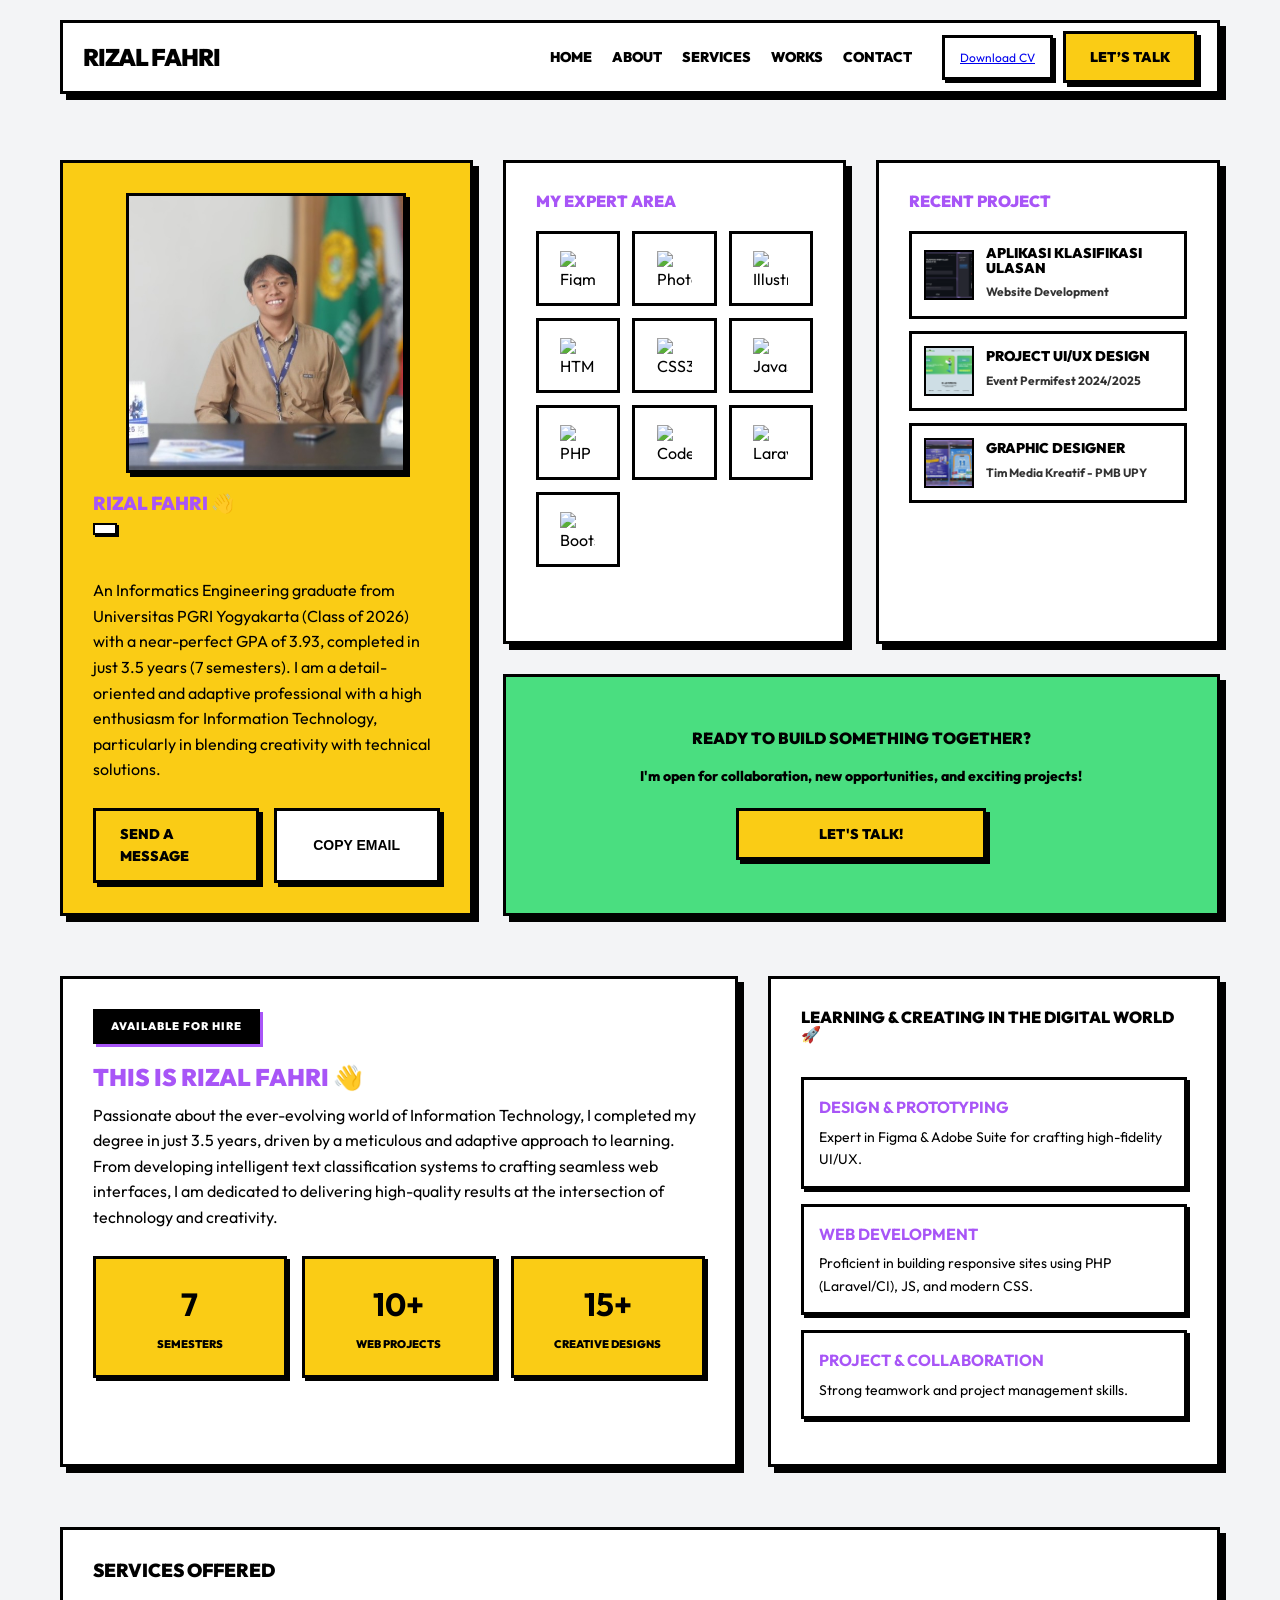
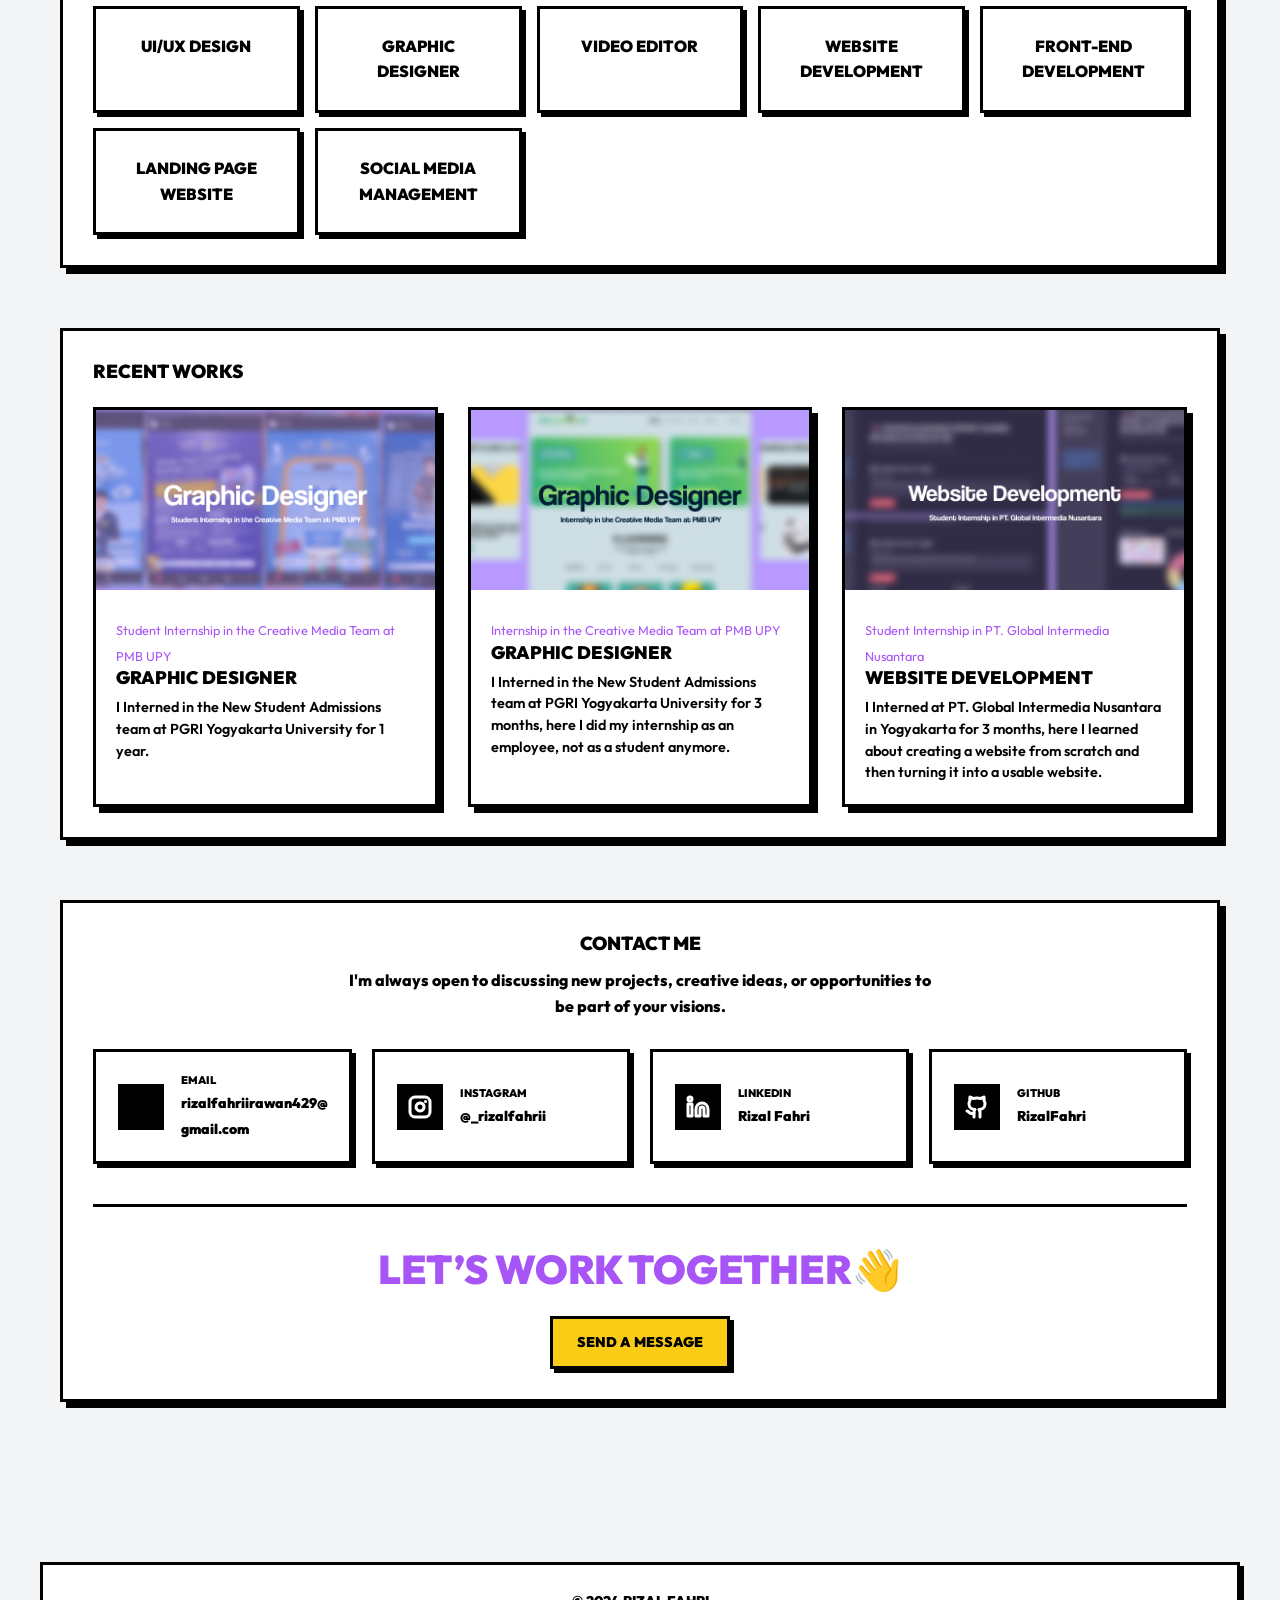
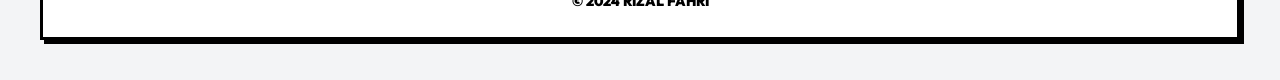
==== index.html @ 855222a7 "Transform design to Neubrutalism with layout and contrast fixes" ====
<!DOCTYPE html>
<html lang="id">
<head>
    <meta charset="UTF-8">
    <title>Rizal Fahri | Portfolio</title>
    <meta name="viewport" content="width=device-width, initial-scale=1.0">
    <meta name="google-site-verification" content="IC902IJQ_euRSsDxAEiybWYISAtaV1A0xM_byWF16GA" />
    <link rel="stylesheet" href="style.css?v=1.2">

    <meta name="description" content="Portfolio Rizal Fahri - UI/UX Designer, Web Developer, Graphic Designer">
    <link rel="canonical" href="https://rizalfahri.github.io">
    
    <link rel="preconnect" href="https://fonts.googleapis.com">
    <link rel="preconnect" href="https://fonts.gstatic.com" crossorigin>
    <link href="https://fonts.googleapis.com/css2?family=Outfit:wght@300;400;500;600;700;800&family=Inter:wght@400;500;600&display=swap" rel="stylesheet">
    
    <script type="application/ld+json">
    {
      "@context": "https://schema.org",
      "@type": "Person",
      "name": "Rizal Fahri",
      "url": "https://rizalfahri.github.io",
      "image": "https://rizalfahri.github.io/img/profile.jpg",
      "sameAs": [
        "https://www.instagram.com/_rizalfahrii",
        "https://www.linkedin.com/in/rizal-fahri",
        "https://github.com/RizalFahri"
      ]
    }
    </script>
    <script src="https://unpkg.com/lucide@latest"></script>
    <link href="https://unpkg.com/aos@2.3.1/dist/aos.css" rel="stylesheet">
</head>
<body>

<div class="wrapper">
    <!-- Parallax Orbs removed for Neubrutalism -->

    <header class="navbar glass">
        <div class="logo text-gradient">Rizal Fahri</div>

        <button class="menu-toggle" id="mobile-menu" aria-label="Toggle Menu">
            <i data-lucide="menu"></i>
        </button>

        <div class="nav-wrapper" id="nav-wrapper">
            <nav>
                <a href="#home" class="nav-link">Home</a>
                <a href="#about" class="nav-link">About</a>
                <a href="#services" class="nav-link">Services</a>
                <a href="#works" class="nav-link">Works</a>
                <a href="#contact" class="nav-link">Contact</a>
            </nav>
            
            <div class="header-actions">
                <a href="https://drive.google.com/file/d/1t-obPDMYSsohDM541l-OSlqkUqWXRCh9/view?usp=sharing" class="btn-cv nav-link" target="_blank" rel="noopener noreferrer">Download CV</a>            
                <a href="https://wa.me/62895380604290?text=Halo%20Rizal,%20saya%20tertarik%20bekerja%20sama%20dengan%20Anda!" 
                    class="talk nav-link" 
                    target="_blank" 
                    rel="noopener noreferrer">
                    Let’s Talk
                </a>
            </div>
        </div>
    </header>

    <main class="container">

        <section id="home" class="grid-home">
            <div class="card profile glass">
                <img src="img/profile.jpg" alt="Profile">
                <h3 class="text-gradient">Rizal Fahri 👋</h3>
                <p class="role"><span id="typed-role"></span></p>
                <p class="desc"><br>
                    An Informatics Engineering graduate from Universitas PGRI Yogyakarta (Class of 2026) with a near-perfect GPA of 3.93, completed in just 3.5 years (7 semesters). I am a detail-oriented and adaptive professional with a high enthusiasm for Information Technology, particularly in blending creativity with technical solutions.
                </p>
                <div class="profile-actions">
                    <a href="mailto:rizalfahriirawan429@gmail.com?subject=Tanya%20Seputar%20Project&body=Halo%20Rizal," 
                    class="btn" 
                    title="Kirim Email Langsung">
                    Send a Message
                    </a>

                    <button class="btn outline" id="copyEmailBtn" onclick="copyEmail()">
                        Copy Email
                    </button>
                </div>
            </div>

            <div class="card glass">
                <h4 class="text-gradient">My Expert Area</h4>
                <div class="expert-grid-icons">
                    <div class="glass-icon-box" title="Figma">
                        <img src="https://upload.wikimedia.org/wikipedia/commons/3/33/Figma-logo.svg" alt="Figma">
                    </div>
                    <div class="glass-icon-box" title="Adobe Photoshop">
                        <img src="https://upload.wikimedia.org/wikipedia/commons/a/af/Adobe_Photoshop_CC_icon.svg" alt="Photoshop">
                    </div>
                    <div class="glass-icon-box" title="Adobe Illustrator">
                        <img src="https://upload.wikimedia.org/wikipedia/commons/f/fb/Adobe_Illustrator_CC_icon.svg" alt="Illustrator">
                    </div>
                    <div class="glass-icon-box" title="HTML5">
                        <img src="https://upload.wikimedia.org/wikipedia/commons/3/38/HTML5_Badge.svg" alt="HTML5">
                    </div>
                    <div class="glass-icon-box" title="CSS3">
                        <img src="https://upload.wikimedia.org/wikipedia/commons/6/62/CSS3_logo.svg" alt="CSS3">
                    </div>
                    <div class="glass-icon-box" title="JavaScript">
                        <img src="https://upload.wikimedia.org/wikipedia/commons/9/99/Unofficial_JavaScript_logo_2.svg" alt="JavaScript">
                    </div>
                    <div class="glass-icon-box" title="PHP">
                        <img src="https://upload.wikimedia.org/wikipedia/commons/2/27/PHP-logo.svg" alt="PHP">
                    </div>
                    <div class="glass-icon-box" title="CodeIgniter">
                        <img src="https://cdn.worldvectorlogo.com/logos/codeigniter.svg" alt="CodeIgniter">
                    </div>
                    <div class="glass-icon-box" title="Laravel">
                        <img src="https://upload.wikimedia.org/wikipedia/commons/9/9a/Laravel.svg" alt="Laravel">
                    </div>
                    <div class="glass-icon-box" title="Bootstrap">
                        <img src="https://upload.wikimedia.org/wikipedia/commons/b/b2/Bootstrap_logo.svg" alt="Bootstrap">
                    </div>
                </div>
            </div>

            <div class="card glass">
                <h4 class="text-gradient">Recent Project</h4>
                <div class="project-grid">
                    <a href="https://klasifikasiulasan-accessbyakai.streamlit.app/" class="project-item">
                        <div class="project-thumb">
                            <img src="img/Web Dev.png" alt="Sistem Informasi">
                        </div>
                        <div class="project-info">
                            <h5>Aplikasi Klasifikasi Ulasan</h5>
                            <span>Website Development</span>
                        </div>
                    </a>
                    <a href="https://www.figma.com/design/iWoaDqBZWLG7aKTeN2Ohsk/UI-UX-COMPETITION-%7C-HMPI-UPY?node-id=0-1&t=qcIzhTaEDErrctwC-1" class="project-item">
                        <div class="project-thumb">
                            <img src="img/UX.png" alt="UI/UX">
                        </div>
                        <div class="project-info">
                            <h5>Project UI/UX Design</h5>
                            <span>Event Permifest 2024/2025</span>
                        </div>
                    </a>
                    <a href="https://www.instagram.com/pmbupy/" class="project-item">
                        <div class="project-thumb">
                            <img src="img/DesainGrafis.png" alt="Graphic Design">
                        </div>
                        <div class="project-info">
                            <h5>Graphic Designer</h5>
                            <span>Tim Media Kreatif - PMB UPY</span>
                        </div>
                    </a>
                </div>
            </div>

            <!-- New Let's Talk CTA to fill grid void perfectly -->
            <div class="card glass cta-home">
                <h4 class="text-gradient">Ready to build something together?</h4>
                <p style="font-size: 14px; margin-top: 10px; margin-bottom: 20px; font-weight: 800;">
                    I'm open for collaboration, new opportunities, and exciting projects!
                </p>
                <a href="mailto:rizalfahriirawan429@gmail.com" class="btn" style="width: 100%; max-width: 250px;">
                    Let's Talk!
                </a>
            </div>
        </section>

        <section id="about" class="grid-about">
            <div class="card glass about-main">
                <span class="badge">Available for Hire</span>
                <h2 class="text-gradient">This is Rizal Fahri 👋</h2>
                <p>
                    Passionate about the ever-evolving world of Information Technology, I completed my degree in just 3.5 years, driven by a meticulous and adaptive approach to learning. From developing intelligent text classification systems to crafting seamless web interfaces, I am dedicated to delivering high-quality results at the intersection of technology and creativity.
                </p>
                <div class="stats">
                    <div><strong>7</strong><span>Semesters</span></div>
                    <div><strong>10+</strong><span>Web Projects</span></div>
                    <div><strong>15+</strong><span>Creative Designs</span></div>
                </div>
            </div>
            <div class="card glass">
                <h4>Learning & Creating in the Digital World 🚀</h4><br>
                <div class="skill-group">
                    <div class="skill"><strong> Design & Prototyping</strong> Expert in Figma & Adobe Suite for crafting high-fidelity UI/UX.</div>
                    <div class="skill"><strong>Web Development</strong> Proficient in building responsive sites using PHP (Laravel/CI), JS, and modern CSS.</div>
                    <div class="skill"><strong>Project & Collaboration</strong> Strong teamwork and project management skills.</div>
                </div>
            </div>
        </section>

        <section id="services" class="card glass">
            <h3>Services Offered</h3>
            <div class="services">
                <div class="service">UI/UX Design</div>
                <div class="service">Graphic Designer</div>
                <div class="service">Video Editor</div>
                <div class="service">Website Development</div>
                <div class="service">Front-End Development</div>
                <div class="service">Landing Page Website</div>
                <div class="service">Social Media Management</div>
            </div>
        </section>

        <section id="works" class="card glass">
            <h3>Recent Works</h3>
            <div class="works-container">
                
                <div class="work-card">
                    <img src="img/graphdesg1.png" alt="NLP Project" style="width: 100%; height: 180px; object-fit: cover;">
                    <div style="padding: 20px;">
                        <span style="font-size: 0.8rem; color: var(--primary);">Student Internship in the Creative Media Team at PMB UPY</span>
                        <h4>Graphic Designer</h4>
                        <p style="font-size: 0.9rem; font-weight: 600; line-height: 1.5;">
                            I Interned in the New Student Admissions team at PGRI Yogyakarta University for 1 year.
                        </p>
                    </div>
                </div>

                <div class="work-card">
                    <img src="img/graphdesg2.png" alt="UI/UX Design" style="width: 100%; height: 180px; object-fit: cover;">
                    <div style="padding: 20px;">
                        <span style="font-size: 0.8rem; color: var(--primary);">Internship in the Creative Media Team at PMB UPY</span>
                        <h4>Graphic Designer</h4>
                        <p style="font-size: 0.9rem; font-weight: 600; line-height: 1.5;">
                            I Interned in the New Student Admissions team at PGRI Yogyakarta University for 3 months, here I did my internship as an employee, not as a student anymore.
                        </p>
                    </div>
                </div>

                <div class="work-card">
                    <img src="img/webdev2.png" alt="Graphic Design" style="width: 100%; height: 180px; object-fit: cover;">
                    <div style="padding: 20px;">
                        <span style="font-size: 0.8rem; color: var(--primary);">Student Internship in PT. Global Intermedia Nusantara</span>
                        <h4>Website Development</h4>
                        <p style="font-size: 0.9rem; font-weight: 600; line-height: 1.5;">
                            I Interned at PT. Global Intermedia Nusantara in Yogyakarta for 3 months, here I learned about creating a website from scratch and then turning it into a usable website.
                        </p>
                    </div>
                </div>

            </div>
        </section>

        <section id="contact">
            <div class="card glass">
                <div class="contact-header">
                    <h3>Contact Me</h3>
                    <p>I'm always open to discussing new projects, creative ideas, or opportunities to be part of your visions.</p>
                </div>

                <div class="contact-grid">
                    <a href="mailto:rizalfahriirawan429@gmail.com" class="contact-item-box link">
                        <div class="contact-icon">
                            <i data-lucide="mail"></i>
                        </div>
                        <div class="contact-text">
                            <span>Email</span>
                            <strong>rizalfahriirawan429@gmail.com</strong>
                        </div>
                    </a>

                    <a href="https://instagram.com/_rizalfahrii" target="_blank" rel="noopener" class="contact-item-box link">
                        <div class="contact-icon">
                            <svg xmlns="http://www.w3.org/2000/svg" width="24" height="24" viewBox="0 0 24 24" fill="none" stroke="currentColor" stroke-width="2" stroke-linecap="round" stroke-linejoin="round" class="lucide lucide-instagram"><rect width="20" height="20" x="2" y="2" rx="5" ry="5"/><path d="M16 11.37A4 4 0 1 1 12.63 8 4 4 0 0 1 16 11.37z"/><line x1="17.5" x2="17.51" y1="6.5" y2="6.5"/></svg>
                        </div>
                        <div class="contact-text">
                            <span>Instagram</span>
                            <strong>@_rizalfahrii</strong>
                        </div>
                    </a>

                    <a href="https://linkedin.com/in/rizal-fahri" target="_blank" rel="noopener" class="contact-item-box link">
                        <div class="contact-icon">
                            <svg xmlns="http://www.w3.org/2000/svg" width="24" height="24" viewBox="0 0 24 24" fill="none" stroke="currentColor" stroke-width="2" stroke-linecap="round" stroke-linejoin="round" class="lucide lucide-linkedin"><path d="M16 8a6 6 0 0 1 6 6v7h-4v-7a2 2 0 0 0-2-2 2 2 0 0 0-2 2v7h-4v-7a6 6 0 0 1 6-6z"/><rect width="4" height="12" x="2" y="9"/><circle cx="4" cy="4" r="2"/></svg>
                        </div>
                        <div class="contact-text">
                            <span>LinkedIn</span>
                            <strong>Rizal Fahri</strong>
                        </div>
                    </a>

                    <a href="https://github.com/RizalFahri" target="_blank" rel="noopener" class="contact-item-box link">
                        <div class="contact-icon">
                            <svg xmlns="http://www.w3.org/2000/svg" width="24" height="24" viewBox="0 0 24 24" fill="none" stroke="currentColor" stroke-width="2" stroke-linecap="round" stroke-linejoin="round" class="lucide lucide-github"><path d="M15 22v-4a4.8 4.8 0 0 0-1-3.5c3 0 6-2 6-5.5.08-1.25-.27-2.48-1-3.5.28-1.15.28-2.35 0-3.5 0 0-1 0-3 1.5-2.64-.5-5.36-.5-8 0C6 2 5 2 5 2c-.3 1.15-.3 2.35 0 3.5A5.403 5.403 0 0 0 4 9c0 3.5 3 5.5 6 5.5-.39.49-.68 1.05-.85 1.65-.17.6-.22 1.23-.15 1.85v4"/><path d="M9 18c-4.51 2-5-2-7-2"/></svg>
                        </div>
                        <div class="contact-text">
                            <span>GitHub</span>
                            <strong>RizalFahri</strong>
                        </div>
                    </a>
                </div>

                <div class="cta-footer">
                    <h2 class="text-gradient">Let’s Work Together👋</h2>
                    <a href="mailto:rizalfahriirawan429@gmail.com?subject=Tanya%20Seputar%20Project&body=Halo%20Rizal," 
                    class="talk" 
                    title="Kirim Email Langsung">
                    Send a Message
                    </a>
                </div>
            </div>
        </section>

    </main>

    <footer class="footer">
        <span>© 2024 Rizal Fahri</span>
    </footer>

</div>
<script>
    // Inisialisasi ikon Lucide
    lucide.createIcons();

    // Fungsi Copy Email
    function copyEmail() {
        const email = "rizalfahriirawan429@gmail.com"; 
        
        navigator.clipboard.writeText(email).then(() => {
            const btn = document.getElementById('copyEmailBtn');
            const originalText = btn.innerText;
            
            btn.innerText = "Copied! ✅";
            btn.classList.add('copied');
            
            setTimeout(() => {
                btn.innerText = originalText;
                btn.classList.remove('copied');
            }, 2000);
        }).catch(err => {
            console.error('Gagal menyalin: ', err);
        });
    }

    // Fungsi Copy Text untuk contact item
    function copyText(text, btn) {
        navigator.clipboard.writeText(text).then(() => {
            const originalText = btn.innerText;
            btn.innerText = "Copied!";
            btn.style.background = "#4BB543";
            setTimeout(() => {
                btn.innerText = originalText;
                btn.style.background = "";
            }, 2000);
        });
    }

    // Mobile Menu Toggle
    const mobileMenuBtn = document.getElementById('mobile-menu');
    const navWrapper = document.getElementById('nav-wrapper');
    const navLinks = document.querySelectorAll('.nav-link');

    mobileMenuBtn.addEventListener('click', () => {
        navWrapper.classList.toggle('active');
        const isActive = navWrapper.classList.contains('active');
        mobileMenuBtn.innerHTML = `<i data-lucide="${isActive ? 'x' : 'menu'}"></i>`;
        lucide.createIcons();
    });

    navLinks.forEach(link => {
        link.addEventListener('click', () => {
            if (navWrapper.classList.contains('active')) {
                navWrapper.classList.remove('active');
                mobileMenuBtn.innerHTML = `<i data-lucide="menu"></i>`;
                lucide.createIcons();
            }
        });
    });
</script>

<script src="https://unpkg.com/aos@2.3.1/dist/aos.js"></script>
<script>
    // Auto-attach animation attributes dynamically for main sections only
    document.querySelectorAll('section').forEach((el, i) => {
        if (!el.hasAttribute('data-aos')) {
            // Terbang silang: Kiri atau Kanan secara bergantian per blok besar (section)
            const direction = (i % 2 === 0) ? 'fade-right' : 'fade-left';
            el.setAttribute('data-aos', direction);
        }
    });

    AOS.init({
        duration: 1000,
        easing: 'ease-out-cubic',
        once: true,
        offset: 50
    });
</script>

<!-- Auto Typing effect -->
<script src="https://unpkg.com/typed.js@2.1.0/dist/typed.umd.js"></script>

<script>
    // Typed.js
    new Typed('#typed-role', {
      strings: ['UI/UX Designer', 'Web Developer', 'Graphic Designer', 'Creative Developer'],
      typeSpeed: 60,
      backSpeed: 40,
      backDelay: 2000,
      loop: true,
      cursorChar: '_'
    });
</script>

</body>
</html>
---- style.css ----
/* --- 1. ROOT VARIABLES --- */
:root {
    --primary: #a855f7; /* Purple */
    --secondary: #4ade80; /* Green */
    --accent: #facc15; /* Yellow */
    --black: #000000;
    --white: #ffffff;
    --bg: #f3f4f6;
    
    --border-width: 3px;
    --shadow-offset: 6px;
    --card-radius: 0px;
    
    --container-gap: 60px;     
    --card-gap: 30px;          
    --card-padding: 30px;      
}

/* --- 2. RESET & BASE --- */
* { margin: 0; padding: 0; box-sizing: border-box; }

html {
    min-height: 100%;
    scroll-behavior: smooth;
    background-color: var(--bg);
    overflow-x: hidden;
}

body {
    font-family: 'Outfit', 'Inter', system-ui, -apple-system, sans-serif;
    color: var(--black);
    line-height: 1.6;
    overflow-x: hidden;
}

h1, h2, h3, h4, h5 {
    color: var(--black);
    font-weight: 900;
    line-height: 1.1;
    text-transform: uppercase;
    margin-bottom: 0.5em;
}

.text-gradient {
    color: var(--primary);
    /* Removed text-shadow to prevent blurring with background/other styles */
}

/* --- 3. LAYOUT WRAPPER --- */
.wrapper { min-height: 100vh; display: flex; flex-direction: column; overflow-x: hidden; }
.container { flex: 1; max-width: 1200px; margin: 0 auto; padding: 160px 20px 60px; position: relative; z-index: 10; }

/* Global Buttons */
.talk, .btn {
    display: inline-flex; align-items: center; justify-content: center;
    background: var(--accent);
    color: var(--black) !important;
    padding: 12px 24px; 
    border: var(--border-width) solid var(--black);
    border-radius: var(--card-radius);
    font-weight: 900; font-size: 14px; text-decoration: none; cursor: pointer;
    box-shadow: 4px 4px 0px var(--black);
    transition: all 0.1s ease;
    text-transform: uppercase;
}
.talk:hover, .btn:hover {
    transform: translate(2px, 2px); /* Moves towards the shadow */
    box-shadow: 2px 2px 0px var(--black); /* Shadow shrinks to simulate press */
    background: var(--secondary);
}
.talk:active, .btn:active {
    transform: translate(4px, 4px);
    box-shadow: 0px 0px 0px var(--black);
}

.btn.outline, .btn-cv {
    background: var(--white);
    border: var(--border-width) solid var(--black);
    box-shadow: 4px 4px 0px var(--black);
}
.btn.copied { background: var(--secondary); }

.profile-actions { display: flex; gap: 15px; margin-top: 25px; flex-wrap: wrap; }
.profile-actions .btn { flex: 1; min-width: 140px; }

section { scroll-margin-top: 160px; margin-bottom: var(--container-gap); }

/* --- 4. NEUBRUTALISM CARD --- */
.glass {
    background: var(--white);
    border: var(--border-width) solid var(--black);
    border-radius: var(--card-radius);
    box-shadow: var(--shadow-offset) var(--shadow-offset) 0px var(--black);
    transition: all 0.2s;
}
.card { padding: var(--card-padding); }
.glass:not(.navbar):hover {
    transform: translate(-2px, -2px);
    box-shadow: 8px 8px 0px var(--black);
}

/* --- 5. NAVBAR --- */
.navbar {
    position: fixed; top: 20px; left: 20px; right: 20px;
    max-width: 1160px; margin: 0 auto;
    width: auto;
    padding: 8px 20px;
    display: flex; justify-content: space-between; align-items: center;
    z-index: 1000;
    background: var(--white);
    border: var(--border-width) solid var(--black);
    box-shadow: 6px 6px 0px var(--black);
}
.navbar .logo { font-weight: 900; font-size: 1.5rem; color: var(--black); letter-spacing: -1px; text-transform: uppercase; }
.nav-wrapper { display: flex; align-items: center; gap: 20px; }
.navbar nav { display: flex; align-items: center; }
.navbar nav a {
    margin: 0 10px; font-size: 14px; font-weight: 900;
    color: var(--black); text-decoration: none; text-transform: uppercase;
}
.navbar nav a:hover { 
    color: var(--primary); 
    box-shadow: 0 2px 0 0 var(--primary); /* Safe underline that won't shift layout */
}

.header-actions { display: flex; gap: 10px; align-items: center; }
.header-actions .btn, .header-actions .btn-cv { padding: 10px 15px; font-size: 12px; box-shadow: 3px 3px 0px var(--black); }

.menu-toggle { 
    display: none; 
    background: var(--accent); 
    border: var(--border-width) solid var(--black); 
    color: var(--black); 
    cursor: pointer; 
    width: 45px; height: 45px;
    align-items: center; justify-content: center;
    box-shadow: 3px 3px 0px var(--black);
}

/* --- 6. HOME --- */
.grid-home { display: grid; grid-template-columns: 1.2fr 1fr 1fr; gap: var(--card-gap); align-items: stretch; }
.profile { grid-row: span 2; background: var(--accent); }
.cta-home { grid-column: span 2; background: var(--secondary); text-align: center; display: flex; flex-direction: column; align-items: center; justify-content: center; }
.cta-home h4 { color: var(--black) !important; background: none; -webkit-text-fill-color: var(--black) !important; }
.cta-home p { color: var(--black) !important; font-weight: 700; }

.profile img { 
    width: 100%; max-width: 280px;
    border-radius: var(--card-radius); 
    aspect-ratio: 1; 
    object-fit: cover; 
    margin: 0 auto 20px; 
    border: var(--border-width) solid var(--black); 
    box-shadow: 4px 4px 0px var(--black);
    display: block;
}
.role { font-size: 14px; font-weight: 900; color: var(--black); margin-bottom: 10px; text-transform: uppercase; letter-spacing: 1px; background: var(--white); display: inline-block; padding: 4px 10px; border: 2px solid var(--black); box-shadow: 2px 2px 0px var(--black); }

/* --- 7. EXPERT AREA --- */
.expert-grid-icons { display: grid; grid-template-columns: repeat(auto-fill, minmax(70px, 1fr)); gap: 12px; margin-top: 20px; }
.glass-icon-box {
    background: var(--white); height: 75px; display: flex; align-items: center; justify-content: center;
    border: var(--border-width) solid var(--black); transition: 0.1s;
}
.glass-icon-box:hover { transform: translate(-2px, -2px); box-shadow: 4px 4px 0px var(--black); background: var(--accent); }
.glass-icon-box img { max-width: 35px; max-height: 35px; }

/* --- 8. RECENT PROJECTS --- */
.project-grid { display: grid; grid-template-columns: 1fr; gap: 12px; margin-top: 20px; }
.project-item {
    display: flex; align-items: center; gap: 12px; text-decoration: none; padding: 12px;
    background: var(--white); border: var(--border-width) solid var(--black); transition: 0.1s;
}
.project-item:hover { transform: translate(-2px, -2px); box-shadow: 3px 3px 0px var(--black); background: var(--secondary); }
.project-thumb { width: 50px; height: 50px; border: 2px solid var(--black); overflow: hidden; flex-shrink: 0; }
.project-thumb img { width: 100%; height: 100%; object-fit: cover; }
.project-info h5 { font-size: 14px; color: var(--black); margin-bottom: 2px; }
.project-info span { font-size: 12px; color: var(--black); font-weight: 700; opacity: 0.8; }

/* --- 9. ABOUT --- */
.grid-about { display: grid; grid-template-columns: 1.8fr 1.2fr; gap: var(--card-gap); align-items: stretch; }
.about-main h2 { color: var(--primary); }
.badge {
    display: inline-block; background: var(--black); color: var(--white);
    padding: 6px 15px; font-size: 11px; font-weight: 900; text-transform: uppercase;
    letter-spacing: 1px; margin-bottom: 20px; border: var(--border-width) solid var(--black);
    box-shadow: 3px 3px 0px var(--primary);
}
.stats { display: grid; grid-template-columns: repeat(3, 1fr); gap: 15px; margin-top: 25px; }
.stats div {
    background: var(--accent); padding: 20px 10px; text-align: center;
    border: var(--border-width) solid var(--black); transition: 0.1s;
    box-shadow: 3px 3px 0px var(--black);
}
.stats div:hover { transform: translate(-2px, -2px); box-shadow: 5px 5px 0px var(--black); }
.stats strong { display: block; font-size: 2rem; color: var(--black); }
.stats span { font-size: 11px; color: var(--black); font-weight: 900; text-transform: uppercase; }

/* Skills List */
.skill-group .skill {
    padding: 15px; background: var(--white); border: var(--border-width) solid var(--black); margin-bottom: 15px;
    font-size: 14px; box-shadow: 3px 3px 0px var(--black);
}
.skill-group .skill strong { color: var(--primary); display: block; margin-bottom: 5px; font-size: 16px; text-transform: uppercase; }

/* --- 10. SERVICES --- */
.services { display: grid; grid-template-columns: repeat(auto-fit, minmax(180px, 1fr)); gap: 15px; margin-top: 25px; }
.service {
    padding: 25px; background: var(--white); text-align: center;
    font-weight: 900; border: var(--border-width) solid var(--black); transition: 0.1s; color: var(--black);
    text-transform: uppercase; box-shadow: 4px 4px 0px var(--black);
}
.service:hover { background: var(--primary); color: var(--white); transform: translate(-3px, -3px); box-shadow: 6px 6px 0px var(--black); }

/* --- WORKS OVERRIDES --- */
.works-container { display: grid; grid-template-columns: repeat(auto-fit, minmax(300px, 1fr)); gap: 30px; margin-top: 25px; }
.work-card {
    transition: all 0.2s; background: var(--white) !important; height: auto;
    border: var(--border-width) solid var(--black) !important; box-shadow: 6px 6px 0px var(--black) !important;
}
.work-card:hover {
    transform: translate(-4px, -4px) !important;
    box-shadow: 10px 10px 0px var(--black) !important;
}
.work-card h4 { font-size: 18px; color: var(--black); text-transform: uppercase; }
.work-card p { font-weight: 700; color: var(--black); }

/* --- 11. CONTACT --- */
.contact-header { text-align: center; margin-bottom: 30px; }
.contact-header p { font-size: 16px; color: var(--black); font-weight: 800; max-width: 600px; margin: 15px auto 0; }
.contact-grid { display: grid; grid-template-columns: repeat(auto-fit, minmax(250px, 1fr)); gap: 20px; margin-bottom: 40px; }
.contact-item-box {
    display: flex; align-items: center; gap: 15px; padding: 20px;
    background: var(--white); border: var(--border-width) solid var(--black); 
    text-decoration: none; color: var(--black); transition: 0.1s;
    box-shadow: 4px 4px 0px var(--black);
}
.contact-item-box:hover {
    background: var(--accent); transform: translate(-2px, -2px);
    box-shadow: 6px 6px 0px var(--black);
}
.contact-icon {
    background: var(--black); width: 50px; height: 50px;
    display: flex; align-items: center; justify-content: center;
    flex-shrink: 0; border: 2px solid var(--white);
}
.contact-text span { display: block; font-size: 11px; color: var(--black); font-weight: 900; text-transform: uppercase; }
.contact-text strong { font-size: 14px; word-break: break-all; color: var(--black); font-weight: 900; }

.contact-icon svg, .contact-icon i { width: 24px; height: 24px; color: var(--white); stroke-width: 3; }

.cta-footer { text-align: center; padding-top: 40px; border-top: var(--border-width) solid var(--black); }
.cta-footer h2 { margin-bottom: 25px; font-size: 2.5rem; }

/* --- 12. FOOTER --- */
.footer { margin: 40px auto 40px; width: calc(100% - 40px); max-width: 1200px; padding: 25px; text-align: center; font-size: 14px; font-weight: 900; color: var(--black); background: var(--white); border: var(--border-width) solid var(--black); box-shadow: 4px 4px 0px var(--black); text-transform: uppercase; }

/* --- 13. RESPONSIVE --- */
@media (max-width: 1100px) {
    .grid-home { grid-template-columns: 1fr 1fr; }
    .profile { grid-row: span 2; }
    .cta-home { grid-column: span 2; }
}

@media (max-width: 768px) {
    :root { --container-gap: 40px; --shadow-offset: 4px; --card-padding: 20px; }
    .container { padding-top: 120px; }
    .navbar { padding: 10px 15px; left: 15px; right: 15px; width: auto; }
    .menu-toggle { display: flex; }
    .nav-wrapper {
        position: absolute; top: calc(100% + 10px); left: 0; right: 0;
        background: var(--white);
        flex-direction: column; padding: 15px; gap: 10px;
        border: var(--border-width) solid var(--black); box-shadow: 4px 4px 0px var(--black);
        clip-path: polygon(0 0, 100% 0, 100% 0, 0 0); opacity: 0; visibility: hidden; transition: all 0.3s ease-in-out;
    }
    .nav-wrapper.active { clip-path: polygon(0 0, 100% 0, 100% 100%, 0% 100%); opacity: 1; visibility: visible; }
    .navbar nav { flex-direction: column; width: 100%; gap: 5px; }
    .navbar nav a { margin: 0; font-size: 14px; padding: 10px; width: 100%; text-align: center; border: 2px solid var(--black); background: var(--bg); }
    .header-actions { flex-direction: column; width: 100%; gap: 5px; }
    .header-actions .btn, .header-actions .btn-cv { width: 100%; font-size: 12px; padding: 10px; }
    
    .grid-home, .grid-about, .stats { grid-template-columns: 1fr; }
    .profile, .cta-home { grid-row: auto; grid-column: auto; }
    .profile img { max-width: 220px; }
    .stats div { padding: 15px; }
}

@media (max-width: 480px) {
    :root { --card-gap: 20px; }
    .contact-grid, .works-container { grid-template-columns: 1fr; }
}
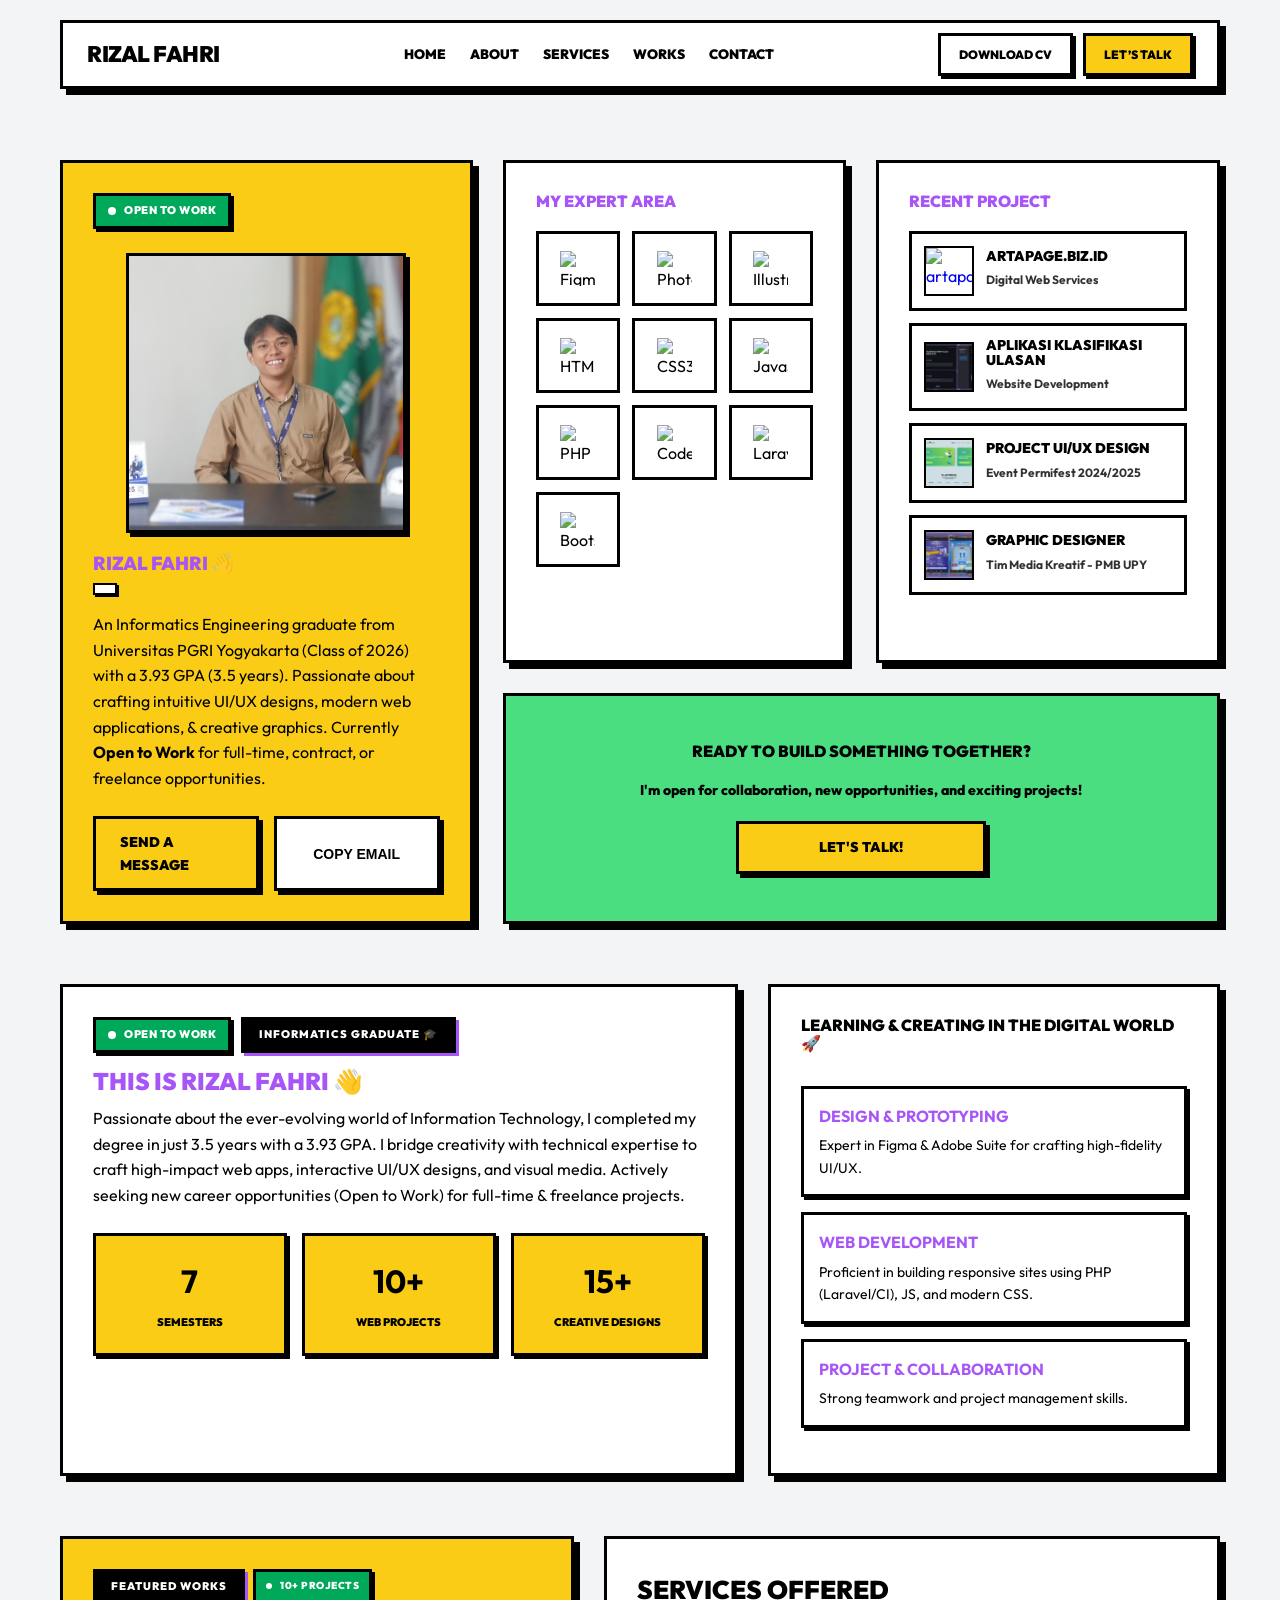
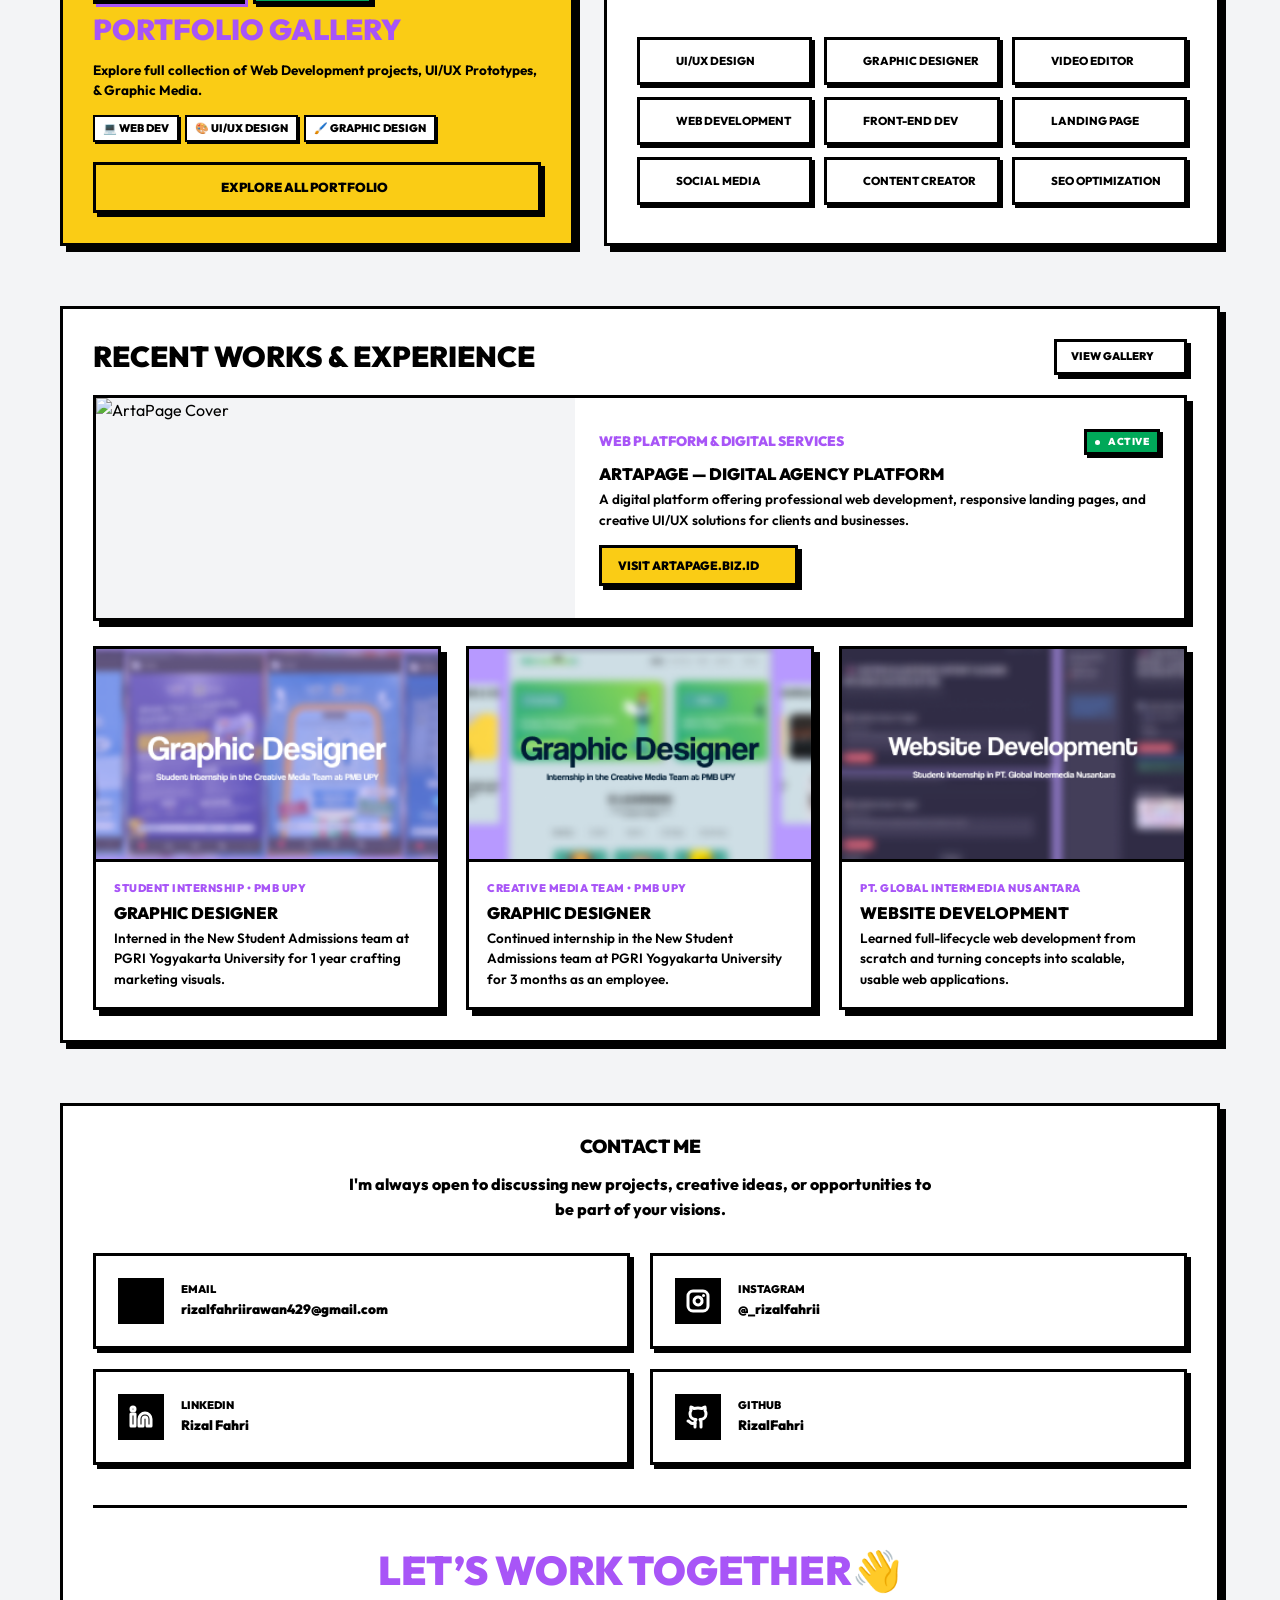
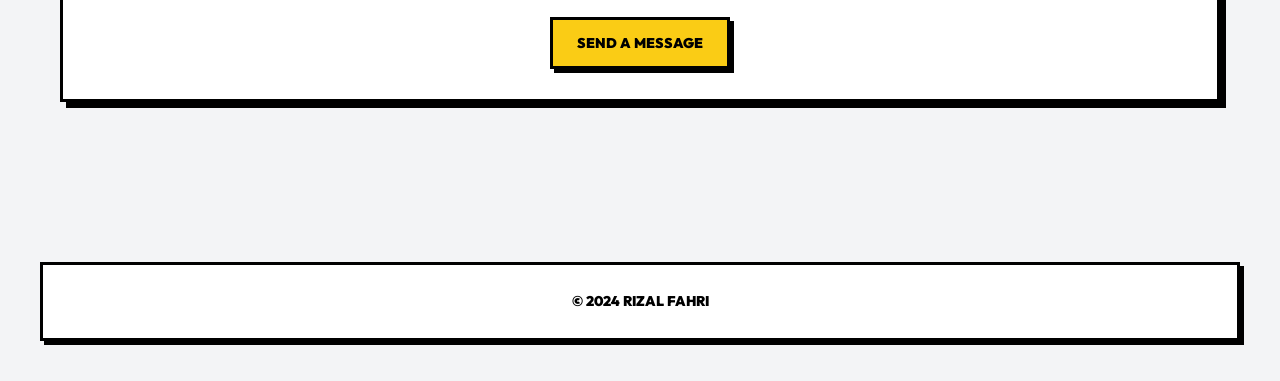
==== commit 65a12681: "new" ====
--- a/index.html
+++ b/index.html
@@ -5,7 +5,7 @@
     <title>Rizal Fahri | Portfolio</title>
     <meta name="viewport" content="width=device-width, initial-scale=1.0">
     <meta name="google-site-verification" content="IC902IJQ_euRSsDxAEiybWYISAtaV1A0xM_byWF16GA" />
-    <link rel="stylesheet" href="style.css?v=1.2">
+    <link rel="stylesheet" href="style.css?v=4.0">
 
     <meta name="description" content="Portfolio Rizal Fahri - UI/UX Designer, Web Developer, Graphic Designer">
     <link rel="canonical" href="https://rizalfahri.github.io">
@@ -21,7 +21,14 @@
       "name": "Rizal Fahri",
       "url": "https://rizalfahri.github.io",
       "image": "https://rizalfahri.github.io/img/profile.jpg",
+      "jobTitle": "Founder & Web Developer",
+      "worksFor": {
+        "@type": "Organization",
+        "name": "ArtaPage",
+        "url": "https://artapage.biz.id"
+      },
       "sameAs": [
+        "https://artapage.biz.id",
         "https://www.instagram.com/_rizalfahrii",
         "https://www.linkedin.com/in/rizal-fahri",
         "https://github.com/RizalFahri"
@@ -53,9 +60,9 @@
             </nav>
             
             <div class="header-actions">
-                <a href="https://drive.google.com/file/d/1t-obPDMYSsohDM541l-OSlqkUqWXRCh9/view?usp=sharing" class="btn-cv nav-link" target="_blank" rel="noopener noreferrer">Download CV</a>            
+                <a href="https://drive.google.com/file/d/1t-obPDMYSsohDM541l-OSlqkUqWXRCh9/view?usp=sharing" class="btn outline" target="_blank" rel="noopener noreferrer">Download CV</a>            
                 <a href="https://wa.me/62895380604290?text=Halo%20Rizal,%20saya%20tertarik%20bekerja%20sama%20dengan%20Anda!" 
-                    class="talk nav-link" 
+                    class="btn" 
                     target="_blank" 
                     rel="noopener noreferrer">
                     Let’s Talk
@@ -68,11 +75,14 @@
 
         <section id="home" class="grid-home">
             <div class="card profile glass">
+                <div style="display: flex; gap: 8px; flex-wrap: wrap; margin-bottom: 12px; align-items: center;">
+                    <span class="open-to-work-tag"><span class="pulse-dot"></span> OPEN TO WORK</span>
+                </div>
                 <img src="img/profile.jpg" alt="Profile">
                 <h3 class="text-gradient">Rizal Fahri 👋</h3>
                 <p class="role"><span id="typed-role"></span></p>
-                <p class="desc"><br>
-                    An Informatics Engineering graduate from Universitas PGRI Yogyakarta (Class of 2026) with a near-perfect GPA of 3.93, completed in just 3.5 years (7 semesters). I am a detail-oriented and adaptive professional with a high enthusiasm for Information Technology, particularly in blending creativity with technical solutions.
+                <p class="desc">
+                    An Informatics Engineering graduate from Universitas PGRI Yogyakarta (Class of 2026) with a 3.93 GPA (3.5 years). Passionate about crafting intuitive UI/UX designs, modern web applications, & creative graphics. Currently <strong>Open to Work</strong> for full-time, contract, or freelance opportunities.
                 </p>
                 <div class="profile-actions">
                     <a href="mailto:rizalfahriirawan429@gmail.com?subject=Tanya%20Seputar%20Project&body=Halo%20Rizal," 
@@ -126,7 +136,16 @@
             <div class="card glass">
                 <h4 class="text-gradient">Recent Project</h4>
                 <div class="project-grid">
-                    <a href="https://klasifikasiulasan-accessbyakai.streamlit.app/" class="project-item">
+                    <a href="https://artapage.biz.id" target="_blank" rel="noopener noreferrer" class="project-item">
+                        <div class="project-thumb">
+                            <img src="img/artapage.png" alt="artapage.biz.id">
+                        </div>
+                        <div class="project-info">
+                            <h5>artapage.biz.id</h5>
+                            <span>Digital Web Services</span>
+                        </div>
+                    </a>
+                    <a href="https://klasifikasiulasan-accessbyakai.streamlit.app/" target="_blank" rel="noopener noreferrer" class="project-item">
                         <div class="project-thumb">
                             <img src="img/Web Dev.png" alt="Sistem Informasi">
                         </div>
@@ -135,7 +154,7 @@
                             <span>Website Development</span>
                         </div>
                     </a>
-                    <a href="https://www.figma.com/design/iWoaDqBZWLG7aKTeN2Ohsk/UI-UX-COMPETITION-%7C-HMPI-UPY?node-id=0-1&t=qcIzhTaEDErrctwC-1" class="project-item">
+                    <a href="https://www.figma.com/design/iWoaDqBZWLG7aKTeN2Ohsk/UI-UX-COMPETITION-%7C-HMPI-UPY?node-id=0-1&t=qcIzhTaEDErrctwC-1" target="_blank" rel="noopener noreferrer" class="project-item">
                         <div class="project-thumb">
                             <img src="img/UX.png" alt="UI/UX">
                         </div>
@@ -144,7 +163,7 @@
                             <span>Event Permifest 2024/2025</span>
                         </div>
                     </a>
-                    <a href="https://www.instagram.com/pmbupy/" class="project-item">
+                    <a href="https://www.instagram.com/pmbupy/" target="_blank" rel="noopener noreferrer" class="project-item">
                         <div class="project-thumb">
                             <img src="img/DesainGrafis.png" alt="Graphic Design">
                         </div>
@@ -170,10 +189,13 @@
 
         <section id="about" class="grid-about">
             <div class="card glass about-main">
-                <span class="badge">Available for Hire</span>
+                <div style="display: flex; gap: 10px; flex-wrap: wrap; margin-bottom: 15px; align-items: center;">
+                    <span class="open-to-work-tag" style="margin-bottom: 0;"><span class="pulse-dot"></span> Open to Work</span>
+                    <span class="badge" style="margin-bottom: 0; background: var(--black); color: var(--white);">Informatics Graduate 🎓</span>
+                </div>
                 <h2 class="text-gradient">This is Rizal Fahri 👋</h2>
                 <p>
-                    Passionate about the ever-evolving world of Information Technology, I completed my degree in just 3.5 years, driven by a meticulous and adaptive approach to learning. From developing intelligent text classification systems to crafting seamless web interfaces, I am dedicated to delivering high-quality results at the intersection of technology and creativity.
+                    Passionate about the ever-evolving world of Information Technology, I completed my degree in just 3.5 years with a 3.93 GPA. I bridge creativity with technical expertise to craft high-impact web apps, interactive UI/UX designs, and visual media. Actively seeking new career opportunities (Open to Work) for full-time & freelance projects.
                 </p>
                 <div class="stats">
                     <div><strong>7</strong><span>Semesters</span></div>
@@ -191,52 +213,117 @@
             </div>
         </section>
 
-        <section id="services" class="card glass">
-            <h3>Services Offered</h3>
-            <div class="services">
-                <div class="service">UI/UX Design</div>
-                <div class="service">Graphic Designer</div>
-                <div class="service">Video Editor</div>
-                <div class="service">Website Development</div>
-                <div class="service">Front-End Development</div>
-                <div class="service">Landing Page Website</div>
-                <div class="service">Social Media Management</div>
+        <section id="services" class="grid-services-portfolio">
+            <!-- Left Column: Portfolio Showcase & Dedicated Button -->
+            <div class="card glass portfolio-card">
+                <div>
+                    <div style="display: flex; gap: 8px; flex-wrap: wrap; margin-bottom: 10px;">
+                        <span class="badge" style="margin-bottom: 0; background: var(--black); color: var(--white);">Featured Works</span>
+                        <span class="open-to-work-tag" style="margin-bottom: 0; padding: 4px 10px; font-size: 10px;"><span class="pulse-dot" style="width: 6px; height: 6px;"></span> 10+ Projects</span>
+                    </div>
+                    <h3 class="text-gradient" style="font-size: clamp(1.4rem, 4vw, 1.8rem); margin-top: 5px;">Portfolio Gallery</h3>
+                    <p style="font-weight: 700; font-size: 13.5px; color: var(--black); margin-top: 8px; line-height: 1.5;">
+                        Explore full collection of Web Development projects, UI/UX Prototypes, & Graphic Media.
+                    </p>
+                    
+                    <div class="portfolio-category-tags">
+                        <span class="tag-pill">💻 Web Dev</span>
+                        <span class="tag-pill">🎨 UI/UX Design</span>
+                        <span class="tag-pill">🖌️ Graphic Design</span>
+                    </div>
+                </div>
+                
+                <div style="margin-top: 20px;">
+                    <a href="portofolio.html" class="btn" style="width: 100%; text-decoration: none; font-size: 13px; gap: 8px;">
+                        Explore All Portfolio <i data-lucide="arrow-right" style="width: 16px; height: 16px;"></i>
+                    </a>
+                </div>
+            </div>
+
+            <!-- Right Column: Services Offered -->
+            <div class="card glass services-card">
+                <h3 style="font-size: clamp(1.3rem, 3.5vw, 1.6rem);">Services Offered</h3>
+                <div class="services-grid">
+                    <div class="service-item"><i data-lucide="layout"></i><span>UI/UX Design</span></div>
+                    <div class="service-item"><i data-lucide="palette"></i><span>Graphic Designer</span></div>
+                    <div class="service-item"><i data-lucide="video"></i><span>Video Editor</span></div>
+                    <div class="service-item"><i data-lucide="globe"></i><span>Web Development</span></div>
+                    <div class="service-item"><i data-lucide="code-2"></i><span>Front-End Dev</span></div>
+                    <div class="service-item"><i data-lucide="rocket"></i><span>Landing Page</span></div>
+                    <div class="service-item"><i data-lucide="share-2"></i><span>Social Media</span></div>
+                    <div class="service-item"><i data-lucide="camera"></i><span>Content Creator</span></div>
+                    <div class="service-item"><i data-lucide="search"></i><span>SEO Optimization</span></div>
+                </div>
             </div>
         </section>
 
         <section id="works" class="card glass">
-            <h3>Recent Works</h3>
+            <div style="display: flex; justify-content: space-between; align-items: center; flex-wrap: wrap; gap: 10px; margin-bottom: 20px;">
+                <h3 style="margin-bottom: 0; font-size: clamp(1.3rem, 4vw, 1.8rem);">Recent Works & Experience</h3>
+                <a href="portofolio.html" class="btn outline" style="padding: 6px 14px; font-size: 11px; text-decoration: none;">
+                    View Gallery <i data-lucide="external-link" style="width: 12px; height: 12px; margin-left: 4px;"></i>
+                </a>
+            </div>
+            
             <div class="works-container">
                 
+                <!-- ROW 1: FULL WIDTH FEATURED ARTAPAGE CARD -->
+                <div class="work-card featured-artapage">
+                    <div class="featured-img-wrap">
+                        <img src="img/artapage.png" alt="ArtaPage Cover">
+                    </div>
+                    <div class="featured-content-wrap">
+                        <div class="featured-meta">
+                            <span class="featured-sub">Web Platform & Digital Services</span>
+                            <span class="open-to-work-tag" style="font-size: 10px; padding: 2px 8px; margin-bottom: 0;"><span class="pulse-dot" style="width: 5px; height: 5px;"></span> ACTIVE</span>
+                        </div>
+                        <h4>ArtaPage — Digital Agency Platform</h4>
+                        <p>
+                            A digital platform offering professional web development, responsive landing pages, and creative UI/UX solutions for clients and businesses.
+                        </p>
+                        <div style="margin-top: 15px;">
+                            <a href="https://artapage.biz.id" target="_blank" rel="noopener noreferrer" class="btn" style="display: inline-flex; align-items: center; gap: 6px; text-decoration: none; padding: 8px 16px; font-size: 12px;">
+                                Visit artapage.biz.id <i data-lucide="external-link" style="width: 14px; height: 14px;"></i>
+                            </a>
+                        </div>
+                    </div>
+                </div>
+
                 <div class="work-card">
-                    <img src="img/graphdesg1.png" alt="NLP Project" style="width: 100%; height: 180px; object-fit: cover;">
-                    <div style="padding: 20px;">
-                        <span style="font-size: 0.8rem; color: var(--primary);">Student Internship in the Creative Media Team at PMB UPY</span>
+                    <div class="work-img-wrap">
+                        <img src="img/graphdesg1.png" alt="Creative Media PMB UPY">
+                    </div>
+                    <div class="work-card-content">
+                        <span class="work-role-tag">Student Internship • PMB UPY</span>
                         <h4>Graphic Designer</h4>
-                        <p style="font-size: 0.9rem; font-weight: 600; line-height: 1.5;">
-                            I Interned in the New Student Admissions team at PGRI Yogyakarta University for 1 year.
+                        <p>
+                            Interned in the New Student Admissions team at PGRI Yogyakarta University for 1 year crafting marketing visuals.
                         </p>
                     </div>
                 </div>
 
                 <div class="work-card">
-                    <img src="img/graphdesg2.png" alt="UI/UX Design" style="width: 100%; height: 180px; object-fit: cover;">
-                    <div style="padding: 20px;">
-                        <span style="font-size: 0.8rem; color: var(--primary);">Internship in the Creative Media Team at PMB UPY</span>
+                    <div class="work-img-wrap">
+                        <img src="img/graphdesg2.png" alt="Professional Internship">
+                    </div>
+                    <div class="work-card-content">
+                        <span class="work-role-tag">Creative Media Team • PMB UPY</span>
                         <h4>Graphic Designer</h4>
-                        <p style="font-size: 0.9rem; font-weight: 600; line-height: 1.5;">
-                            I Interned in the New Student Admissions team at PGRI Yogyakarta University for 3 months, here I did my internship as an employee, not as a student anymore.
+                        <p>
+                            Continued internship in the New Student Admissions team at PGRI Yogyakarta University for 3 months as an employee.
                         </p>
                     </div>
                 </div>
 
                 <div class="work-card">
-                    <img src="img/webdev2.png" alt="Graphic Design" style="width: 100%; height: 180px; object-fit: cover;">
-                    <div style="padding: 20px;">
-                        <span style="font-size: 0.8rem; color: var(--primary);">Student Internship in PT. Global Intermedia Nusantara</span>
+                    <div class="work-img-wrap">
+                        <img src="img/webdev2.png" alt="Global Intermedia Nusantara">
+                    </div>
+                    <div class="work-card-content">
+                        <span class="work-role-tag">PT. Global Intermedia Nusantara</span>
                         <h4>Website Development</h4>
-                        <p style="font-size: 0.9rem; font-weight: 600; line-height: 1.5;">
-                            I Interned at PT. Global Intermedia Nusantara in Yogyakarta for 3 months, here I learned about creating a website from scratch and then turning it into a usable website.
+                        <p>
+                            Learned full-lifecycle web development from scratch and turning concepts into scalable, usable web applications.
                         </p>
                     </div>
                 </div>
@@ -373,20 +460,19 @@
 
 <script src="https://unpkg.com/aos@2.3.1/dist/aos.js"></script>
 <script>
-    // Auto-attach animation attributes dynamically for main sections only
-    document.querySelectorAll('section').forEach((el, i) => {
+    // Auto-attach animation attributes dynamically using fade-up to prevent mobile horizontal shifts
+    document.querySelectorAll('section').forEach((el) => {
         if (!el.hasAttribute('data-aos')) {
-            // Terbang silang: Kiri atau Kanan secara bergantian per blok besar (section)
-            const direction = (i % 2 === 0) ? 'fade-right' : 'fade-left';
-            el.setAttribute('data-aos', direction);
+            el.setAttribute('data-aos', 'fade-up');
         }
     });
 
     AOS.init({
-        duration: 1000,
+        duration: 700,
         easing: 'ease-out-cubic',
         once: true,
-        offset: 50
+        offset: 30,
+        disableMutationObserver: false
     });
 </script>
 
@@ -396,7 +482,7 @@
 <script>
     // Typed.js
     new Typed('#typed-role', {
-      strings: ['UI/UX Designer', 'Web Developer', 'Graphic Designer', 'Creative Developer'],
+      strings: ['UI/UX Designer', 'Web Developer', 'Graphic Designer', 'Creative Developer', 'Tech Enthusiast'],
       typeSpeed: 60,
       backSpeed: 40,
       backDelay: 2000,
--- a/style.css
+++ b/style.css
@@ -20,17 +20,29 @@
 * { margin: 0; padding: 0; box-sizing: border-box; }
 
 html {
+    width: 100%;
+    max-width: 100%;
     min-height: 100%;
     scroll-behavior: smooth;
     background-color: var(--bg);
     overflow-x: hidden;
+    -webkit-text-size-adjust: 100%;
 }
 
 body {
+    width: 100%;
+    max-width: 100%;
     font-family: 'Outfit', 'Inter', system-ui, -apple-system, sans-serif;
     color: var(--black);
     line-height: 1.6;
     overflow-x: hidden;
+    position: relative;
+}
+
+img {
+    max-width: 100%;
+    height: auto;
+    display: block;
 }
 
 h1, h2, h3, h4, h5 {
@@ -43,12 +55,30 @@
 
 .text-gradient {
     color: var(--primary);
-    /* Removed text-shadow to prevent blurring with background/other styles */
 }
 
 /* --- 3. LAYOUT WRAPPER --- */
-.wrapper { min-height: 100vh; display: flex; flex-direction: column; overflow-x: hidden; }
-.container { flex: 1; max-width: 1200px; margin: 0 auto; padding: 160px 20px 60px; position: relative; z-index: 10; }
+.wrapper {
+    width: 100%;
+    max-width: 100%;
+    min-height: 100vh;
+    display: flex;
+    flex-direction: column;
+    overflow-x: hidden;
+    position: relative;
+}
+
+.container {
+    width: 100%;
+    max-width: 1200px;
+    min-width: 0;
+    flex: 1;
+    margin: 0 auto;
+    padding: 160px 20px 60px;
+    position: relative;
+    z-index: 10;
+    box-sizing: border-box;
+}
 
 /* Global Buttons */
 .talk, .btn {
@@ -104,27 +134,66 @@
     position: fixed; top: 20px; left: 20px; right: 20px;
     max-width: 1160px; margin: 0 auto;
     width: auto;
-    padding: 8px 20px;
+    padding: 10px 24px;
     display: flex; justify-content: space-between; align-items: center;
     z-index: 1000;
     background: var(--white);
     border: var(--border-width) solid var(--black);
     box-shadow: 6px 6px 0px var(--black);
 }
-.navbar .logo { font-weight: 900; font-size: 1.5rem; color: var(--black); letter-spacing: -1px; text-transform: uppercase; }
-.nav-wrapper { display: flex; align-items: center; gap: 20px; }
-.navbar nav { display: flex; align-items: center; }
+.navbar .logo { 
+    font-weight: 900; 
+    font-size: 1.4rem; 
+    color: var(--black); 
+    letter-spacing: -0.5px; 
+    text-transform: uppercase; 
+    white-space: nowrap;
+    flex-shrink: 0;
+}
+.nav-wrapper { 
+    display: flex; 
+    align-items: center; 
+    justify-content: space-between;
+    flex: 1;
+    margin-left: 20px;
+}
+.navbar nav { 
+    display: flex; 
+    align-items: center; 
+    justify-content: center;
+    margin: 0 auto;
+}
 .navbar nav a {
-    margin: 0 10px; font-size: 14px; font-weight: 900;
-    color: var(--black); text-decoration: none; text-transform: uppercase;
+    margin: 0 12px; 
+    font-size: 13.5px; 
+    font-weight: 900;
+    color: var(--black); 
+    text-decoration: none; 
+    text-transform: uppercase;
+    transition: color 0.15s ease;
 }
 .navbar nav a:hover { 
     color: var(--primary); 
-    box-shadow: 0 2px 0 0 var(--primary); /* Safe underline that won't shift layout */
-}
-
-.header-actions { display: flex; gap: 10px; align-items: center; }
-.header-actions .btn, .header-actions .btn-cv { padding: 10px 15px; font-size: 12px; box-shadow: 3px 3px 0px var(--black); }
+}
+
+.header-actions { 
+    display: flex; 
+    gap: 10px; 
+    align-items: center; 
+    flex-shrink: 0;
+}
+.header-actions .btn, .header-actions .btn-cv, .header-actions .talk { 
+    padding: 9px 18px; 
+    font-size: 12px; 
+    box-shadow: 3px 3px 0px var(--black);
+    color: var(--black) !important;
+    text-decoration: none !important;
+    font-weight: 900;
+    text-transform: uppercase;
+    display: inline-flex;
+    align-items: center;
+    justify-content: center;
+}
 
 .menu-toggle { 
     display: none; 
@@ -132,7 +201,7 @@
     border: var(--border-width) solid var(--black); 
     color: var(--black); 
     cursor: pointer; 
-    width: 45px; height: 45px;
+    width: 42px; height: 42px;
     align-items: center; justify-content: center;
     box-shadow: 3px 3px 0px var(--black);
 }
@@ -156,6 +225,69 @@
 }
 .role { font-size: 14px; font-weight: 900; color: var(--black); margin-bottom: 10px; text-transform: uppercase; letter-spacing: 1px; background: var(--white); display: inline-block; padding: 4px 10px; border: 2px solid var(--black); box-shadow: 2px 2px 0px var(--black); }
 
+/* --- OPEN TO WORK & FOUNDER TAGS --- */
+.open-to-work-tag {
+    display: inline-flex;
+    align-items: center;
+    gap: 8px;
+    background: #00a859;
+    color: #ffffff;
+    font-weight: 900;
+    font-size: 11px;
+    padding: 6px 12px;
+    border: var(--border-width) solid var(--black);
+    box-shadow: 3px 3px 0px var(--black);
+    text-transform: uppercase;
+    letter-spacing: 0.5px;
+    margin-bottom: 12px;
+}
+
+.pulse-dot {
+    width: 8px;
+    height: 8px;
+    background-color: #ffffff;
+    border-radius: 50%;
+    display: inline-block;
+    box-shadow: 0 0 0 0 rgba(255, 255, 255, 0.7);
+    animation: pulse-ring 1.5s infinite;
+}
+
+@keyframes pulse-ring {
+    0% {
+        transform: scale(0.95);
+        box-shadow: 0 0 0 0 rgba(255, 255, 255, 0.7);
+    }
+    70% {
+        transform: scale(1);
+        box-shadow: 0 0 0 6px rgba(255, 255, 255, 0);
+    }
+    100% {
+        transform: scale(0.95);
+        box-shadow: 0 0 0 0 rgba(255, 255, 255, 0);
+    }
+}
+
+.founder-tag {
+    display: inline-flex;
+    align-items: center;
+    gap: 6px;
+    background: var(--white);
+    color: var(--black);
+    font-weight: 800;
+    font-size: 12px;
+    padding: 5px 12px;
+    border: 2px solid var(--black);
+    box-shadow: 2px 2px 0px var(--black);
+    text-decoration: none;
+    text-transform: uppercase;
+    transition: 0.1s;
+}
+.founder-tag:hover {
+    background: var(--accent);
+    transform: translate(-2px, -2px);
+    box-shadow: 4px 4px 0px var(--black);
+}
+
 /* --- 7. EXPERT AREA --- */
 .expert-grid-icons { display: grid; grid-template-columns: repeat(auto-fill, minmax(70px, 1fr)); gap: 12px; margin-top: 20px; }
 .glass-icon-box {
@@ -203,37 +335,188 @@
 }
 .skill-group .skill strong { color: var(--primary); display: block; margin-bottom: 5px; font-size: 16px; text-transform: uppercase; }
 
-/* --- 10. SERVICES --- */
-.services { display: grid; grid-template-columns: repeat(auto-fit, minmax(180px, 1fr)); gap: 15px; margin-top: 25px; }
-.service {
-    padding: 25px; background: var(--white); text-align: center;
-    font-weight: 900; border: var(--border-width) solid var(--black); transition: 0.1s; color: var(--black);
-    text-transform: uppercase; box-shadow: 4px 4px 0px var(--black);
-}
-.service:hover { background: var(--primary); color: var(--white); transform: translate(-3px, -3px); box-shadow: 6px 6px 0px var(--black); }
+/* --- 10. SERVICES & PORTFOLIO 2-COLUMN GRID --- */
+.grid-services-portfolio {
+    display: grid;
+    grid-template-columns: 1fr 1.2fr;
+    gap: var(--card-gap);
+    align-items: stretch;
+}
+
+.portfolio-card {
+    display: flex;
+    flex-direction: column;
+    justify-content: space-between;
+    background: var(--accent);
+}
+
+.portfolio-category-tags {
+    display: flex;
+    gap: 6px;
+    flex-wrap: wrap;
+    margin-top: 14px;
+}
+
+.tag-pill {
+    display: inline-block;
+    background: var(--white);
+    border: 2px solid var(--black);
+    box-shadow: 2px 2px 0px var(--black);
+    font-size: 11px;
+    font-weight: 900;
+    padding: 3px 8px;
+    text-transform: uppercase;
+}
+
+.services-card {
+    display: flex;
+    flex-direction: column;
+    justify-content: center;
+}
+
+.services-grid {
+    display: grid;
+    grid-template-columns: repeat(auto-fit, minmax(140px, 1fr));
+    gap: 12px;
+    margin-top: 20px;
+}
+
+.service-item {
+    display: flex;
+    align-items: center;
+    gap: 8px;
+    padding: 10px 12px;
+    min-height: 48px;
+    height: auto;
+    box-sizing: border-box;
+    background: var(--white);
+    color: var(--black);
+    font-weight: 800;
+    font-size: 11.5px;
+    border: var(--border-width) solid var(--black);
+    box-shadow: 3px 3px 0px var(--black);
+    text-transform: uppercase;
+    transition: 0.15s ease;
+    word-break: normal;
+    line-height: 1.2;
+}
+
+.service-item svg, .service-item i {
+    width: 16px;
+    height: 16px;
+    color: var(--primary);
+    stroke-width: 2.5;
+    flex-shrink: 0;
+}
+
+.service-item:hover {
+    background: var(--secondary);
+    transform: translate(-2px, -2px);
+    box-shadow: 4px 4px 0px var(--black);
+}
 
 /* --- WORKS OVERRIDES --- */
-.works-container { display: grid; grid-template-columns: repeat(auto-fit, minmax(300px, 1fr)); gap: 30px; margin-top: 25px; }
+.works-container { display: grid; grid-template-columns: repeat(3, 1fr); gap: 25px; margin-top: 20px; }
 .work-card {
     transition: all 0.2s; background: var(--white) !important; height: auto;
     border: var(--border-width) solid var(--black) !important; box-shadow: 6px 6px 0px var(--black) !important;
+    display: flex; flex-direction: column; justify-content: space-between;
+    overflow: hidden;
 }
 .work-card:hover {
-    transform: translate(-4px, -4px) !important;
-    box-shadow: 10px 10px 0px var(--black) !important;
-}
-.work-card h4 { font-size: 18px; color: var(--black); text-transform: uppercase; }
-.work-card p { font-weight: 700; color: var(--black); }
+    transform: translate(-3px, -3px) !important;
+    box-shadow: 9px 9px 0px var(--black) !important;
+}
+.work-card h4 { font-size: 16.5px; color: var(--black); text-transform: uppercase; margin-bottom: 6px; }
+.work-card p { font-weight: 600; color: var(--black); font-size: 13.5px; line-height: 1.5; }
+
+.work-img-wrap {
+    width: 100%;
+    aspect-ratio: 16 / 10;
+    overflow: hidden;
+    border-bottom: var(--border-width) solid var(--black);
+    background: var(--bg);
+}
+.work-img-wrap img {
+    width: 100%;
+    height: 100%;
+    object-fit: cover;
+    transition: transform 0.3s ease;
+}
+.work-card:hover .work-img-wrap img,
+.work-card.featured-artapage:hover .featured-img-wrap img {
+    transform: scale(1.04);
+}
+
+.work-card-content {
+    padding: 18px;
+    display: flex;
+    flex-direction: column;
+    justify-content: space-between;
+    flex: 1;
+}
+.work-role-tag {
+    font-size: 11px;
+    color: var(--primary);
+    font-weight: 900;
+    text-transform: uppercase;
+    margin-bottom: 6px;
+    display: block;
+    letter-spacing: 0.5px;
+}
+
+.work-card.featured-artapage {
+    grid-column: 1 / -1;
+    display: grid;
+    grid-template-columns: 1.1fr 1.4fr;
+    align-items: stretch;
+    background: var(--white) !important;
+}
+
+.featured-img-wrap {
+    width: 100%;
+    height: 100%;
+    min-height: 220px;
+    overflow: hidden;
+    background: var(--bg);
+}
+.featured-img-wrap img {
+    width: 100%;
+    height: 100%;
+    object-fit: cover;
+    transition: transform 0.3s ease;
+}
+.featured-content-wrap {
+    padding: 24px;
+    display: flex;
+    flex-direction: column;
+    justify-content: center;
+}
+.featured-meta {
+    display: flex;
+    align-items: center;
+    justify-content: space-between;
+    gap: 8px;
+    margin-bottom: 10px;
+    flex-wrap: wrap;
+}
+.featured-sub {
+    font-size: 0.85rem;
+    color: var(--primary);
+    font-weight: 900;
+    text-transform: uppercase;
+}
 
 /* --- 11. CONTACT --- */
 .contact-header { text-align: center; margin-bottom: 30px; }
 .contact-header p { font-size: 16px; color: var(--black); font-weight: 800; max-width: 600px; margin: 15px auto 0; }
-.contact-grid { display: grid; grid-template-columns: repeat(auto-fit, minmax(250px, 1fr)); gap: 20px; margin-bottom: 40px; }
+.contact-grid { display: grid; grid-template-columns: repeat(2, 1fr); gap: 20px; margin-bottom: 40px; }
 .contact-item-box {
     display: flex; align-items: center; gap: 15px; padding: 20px;
     background: var(--white); border: var(--border-width) solid var(--black); 
     text-decoration: none; color: var(--black); transition: 0.1s;
     box-shadow: 4px 4px 0px var(--black);
+    min-width: 0;
 }
 .contact-item-box:hover {
     background: var(--accent); transform: translate(-2px, -2px);
@@ -244,8 +527,20 @@
     display: flex; align-items: center; justify-content: center;
     flex-shrink: 0; border: 2px solid var(--white);
 }
+.contact-text {
+    overflow: hidden;
+    min-width: 0;
+    flex: 1;
+}
 .contact-text span { display: block; font-size: 11px; color: var(--black); font-weight: 900; text-transform: uppercase; }
-.contact-text strong { font-size: 14px; word-break: break-all; color: var(--black); font-weight: 900; }
+.contact-text strong { 
+    font-size: 13.5px; 
+    color: var(--black); 
+    font-weight: 900; 
+    display: block; 
+    overflow-wrap: break-word;
+    word-break: break-word;
+}
 
 .contact-icon svg, .contact-icon i { width: 24px; height: 24px; color: var(--white); stroke-width: 3; }
 
@@ -263,10 +558,15 @@
 }
 
 @media (max-width: 768px) {
-    :root { --container-gap: 40px; --shadow-offset: 4px; --card-padding: 20px; }
-    .container { padding-top: 120px; }
-    .navbar { padding: 10px 15px; left: 15px; right: 15px; width: auto; }
-    .menu-toggle { display: flex; }
+    :root { 
+        --container-gap: 35px; 
+        --shadow-offset: 4px; 
+        --card-padding: 18px; 
+    }
+    .container { padding-top: 105px; padding-left: 15px; padding-right: 15px; }
+    .navbar { padding: 10px 14px; left: 12px; right: 12px; width: auto; }
+    .navbar .logo { font-size: 1.25rem; }
+    .menu-toggle { display: flex; width: 40px; height: 40px; }
     .nav-wrapper {
         position: absolute; top: calc(100% + 10px); left: 0; right: 0;
         background: var(--white);
@@ -277,16 +577,156 @@
     .nav-wrapper.active { clip-path: polygon(0 0, 100% 0, 100% 100%, 0% 100%); opacity: 1; visibility: visible; }
     .navbar nav { flex-direction: column; width: 100%; gap: 5px; }
     .navbar nav a { margin: 0; font-size: 14px; padding: 10px; width: 100%; text-align: center; border: 2px solid var(--black); background: var(--bg); }
-    .header-actions { flex-direction: column; width: 100%; gap: 5px; }
-    .header-actions .btn, .header-actions .btn-cv { width: 100%; font-size: 12px; padding: 10px; }
+    .nav-wrapper .header-actions { flex-direction: column; width: 100%; gap: 6px; }
+    .nav-wrapper .header-actions .btn, .nav-wrapper .header-actions .btn-cv { width: 100%; font-size: 12px; padding: 10px; }
     
-    .grid-home, .grid-about, .stats { grid-template-columns: 1fr; }
+    .portfolio-nav {
+        display: flex;
+        justify-content: space-between;
+        align-items: center;
+        gap: 10px;
+    }
+    .portfolio-nav .logo {
+        font-size: 1.15rem;
+        white-space: nowrap;
+    }
+    .btn-back-home {
+        padding: 6px 12px !important;
+        font-size: 11px !important;
+        white-space: nowrap !important;
+        width: auto !important;
+        flex-shrink: 0;
+    }
+    
+    .grid-home, .grid-about, .grid-services-portfolio, .works-container, .contact-grid { grid-template-columns: 1fr; }
+    .work-card.featured-artapage {
+        grid-template-columns: 1fr;
+    }
+    .featured-img-wrap {
+        min-height: 180px;
+        aspect-ratio: 16 / 9;
+        border-bottom: var(--border-width) solid var(--black);
+    }
+    .featured-content-wrap {
+        padding: 18px 16px;
+    }
+    .featured-content-wrap h4 {
+        font-size: 1.25rem;
+    }
+    .featured-content-wrap p {
+        font-size: 13.5px;
+    }
+    .work-card-content {
+        padding: 15px;
+    }
+    .work-card-content h4 {
+        font-size: 15px;
+    }
+    .work-card-content p {
+        font-size: 13px;
+    }
+
     .profile, .cta-home { grid-row: auto; grid-column: auto; }
-    .profile img { max-width: 220px; }
-    .stats div { padding: 15px; }
+    .profile img { max-width: 200px; }
+    
+    .stats { grid-template-columns: repeat(3, 1fr); gap: 10px; }
+    .stats div { padding: 12px 6px; }
+    .stats strong { font-size: 1.6rem; }
+    .stats span { font-size: 9.5px; }
+    
+    .services-grid {
+        grid-template-columns: repeat(2, 1fr);
+        gap: 10px;
+    }
+    .service-item {
+        font-size: 10.5px;
+        padding: 8px 10px;
+        min-height: 44px;
+    }
+
+    .expert-grid-icons {
+        grid-template-columns: repeat(5, 1fr);
+        gap: 8px;
+    }
+    .glass-icon-box {
+        height: 60px;
+    }
+    .glass-icon-box img {
+        max-width: 28px;
+        max-height: 28px;
+    }
+
+    .cta-footer h2 {
+        font-size: 1.8rem;
+    }
+
+    .footer {
+        width: calc(100% - 24px);
+        padding: 16px;
+        font-size: 12px;
+    }
 }
 
 @media (max-width: 480px) {
-    :root { --card-gap: 20px; }
-    .contact-grid, .works-container { grid-template-columns: 1fr; }
-}
+    :root { 
+        --card-gap: 18px; 
+        --container-gap: 24px;
+        --card-padding: 14px;
+        --border-width: 2.5px;
+    }
+    .container { padding-top: 90px; padding-left: 10px; padding-right: 10px; }
+    .navbar { left: 10px; right: 10px; top: 10px; padding: 8px 12px; }
+    .navbar .logo { font-size: 1.1rem; }
+    
+    .profile-actions { flex-direction: column; gap: 10px; }
+    .profile-actions .btn { width: 100%; }
+
+    .expert-grid-icons {
+        grid-template-columns: repeat(5, 1fr);
+        gap: 6px;
+    }
+    .glass-icon-box {
+        height: 52px;
+    }
+    .glass-icon-box img {
+        max-width: 24px;
+        max-height: 24px;
+    }
+
+    .contact-grid, .works-container { grid-template-columns: 1fr; gap: 14px; }
+    .contact-item-box { padding: 12px; gap: 10px; }
+    .contact-icon { width: 40px; height: 40px; }
+    .contact-icon svg, .contact-icon i { width: 18px; height: 18px; }
+    .contact-text strong { font-size: 11px; }
+
+    .featured-content-wrap { padding: 14px 12px; }
+    .featured-content-wrap h4 { font-size: 1.15rem; }
+    .work-card-content { padding: 12px; }
+    
+    .stats {
+        gap: 6px;
+    }
+    .stats div { padding: 10px 4px; }
+    .stats strong { font-size: 1.35rem; }
+    .stats span { font-size: 8px; }
+
+    .services-grid {
+        grid-template-columns: repeat(2, 1fr);
+        gap: 8px;
+    }
+    .service-item {
+        font-size: 9.5px;
+        padding: 6px 8px;
+        gap: 5px;
+        min-height: 42px;
+    }
+    .service-item svg, .service-item i {
+        width: 13px;
+        height: 13px;
+    }
+
+    .tag-pill {
+        font-size: 9.5px;
+        padding: 2px 6px;
+    }
+}
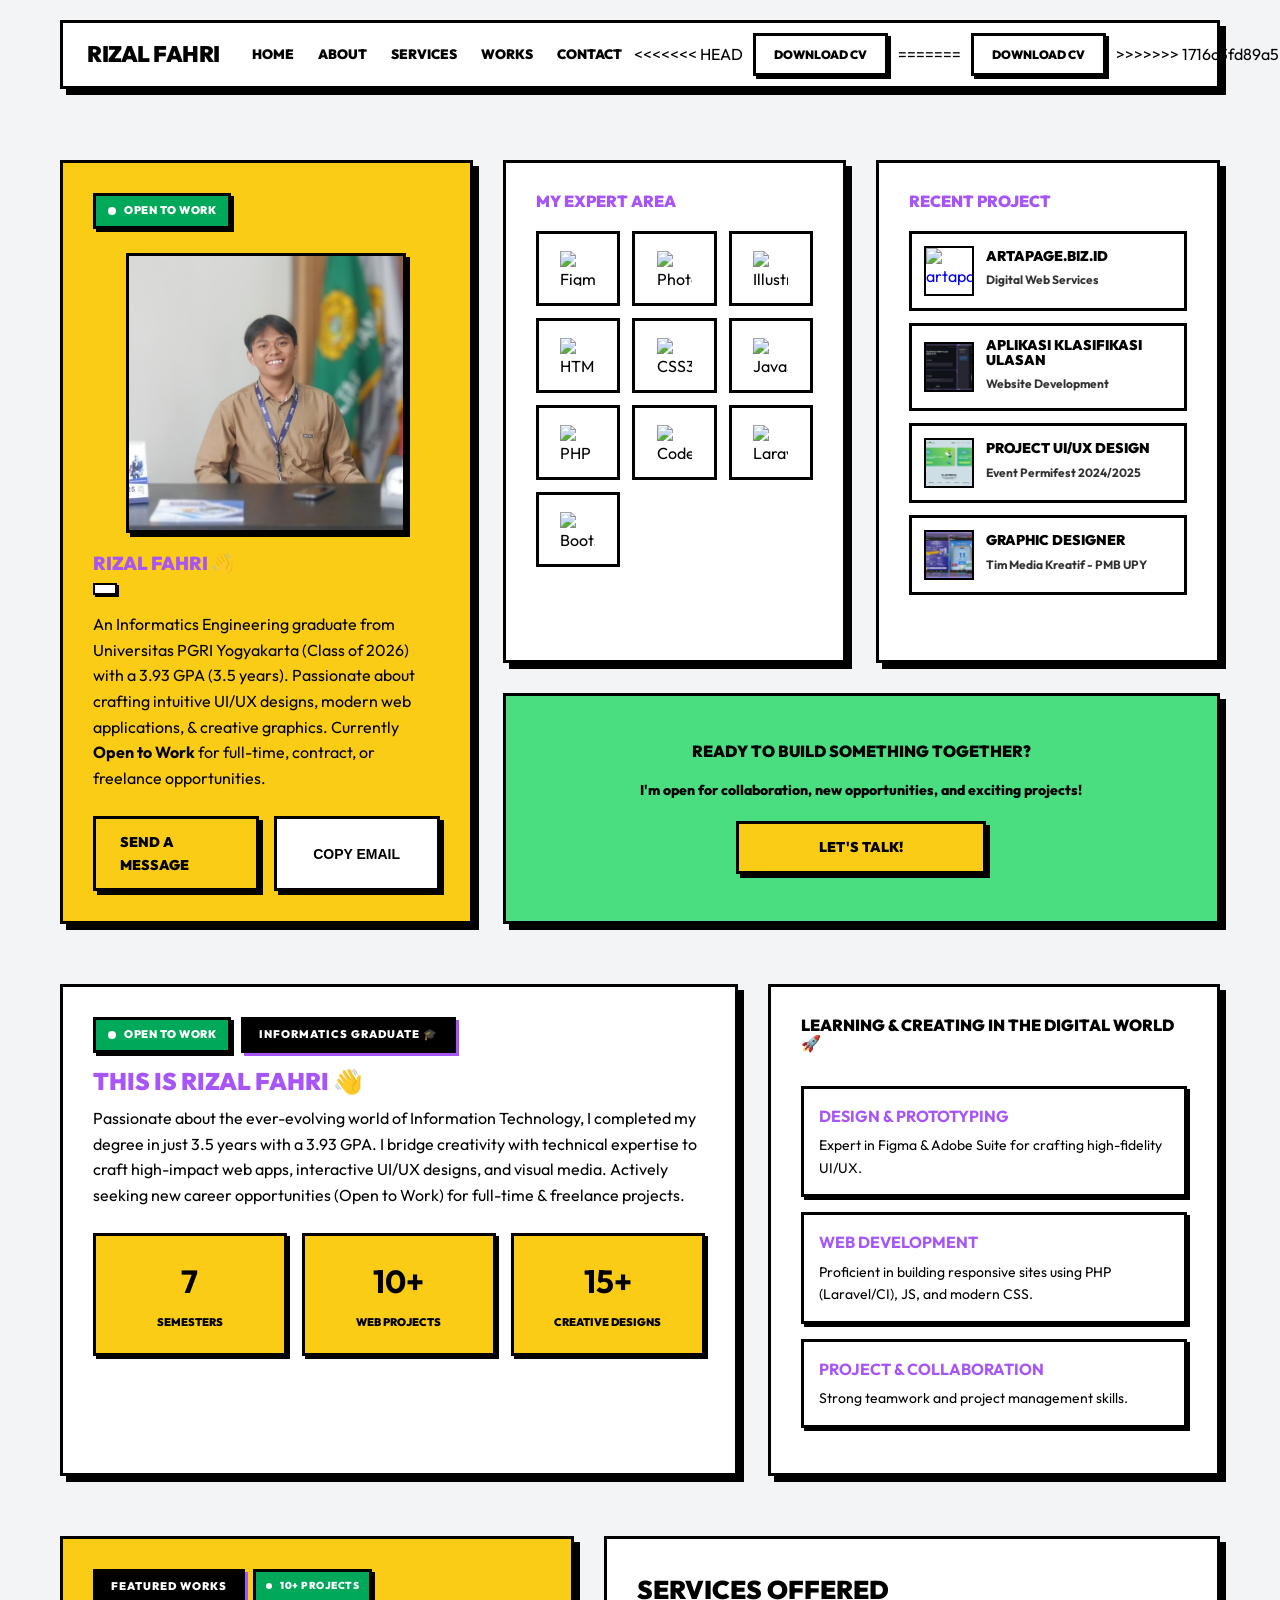
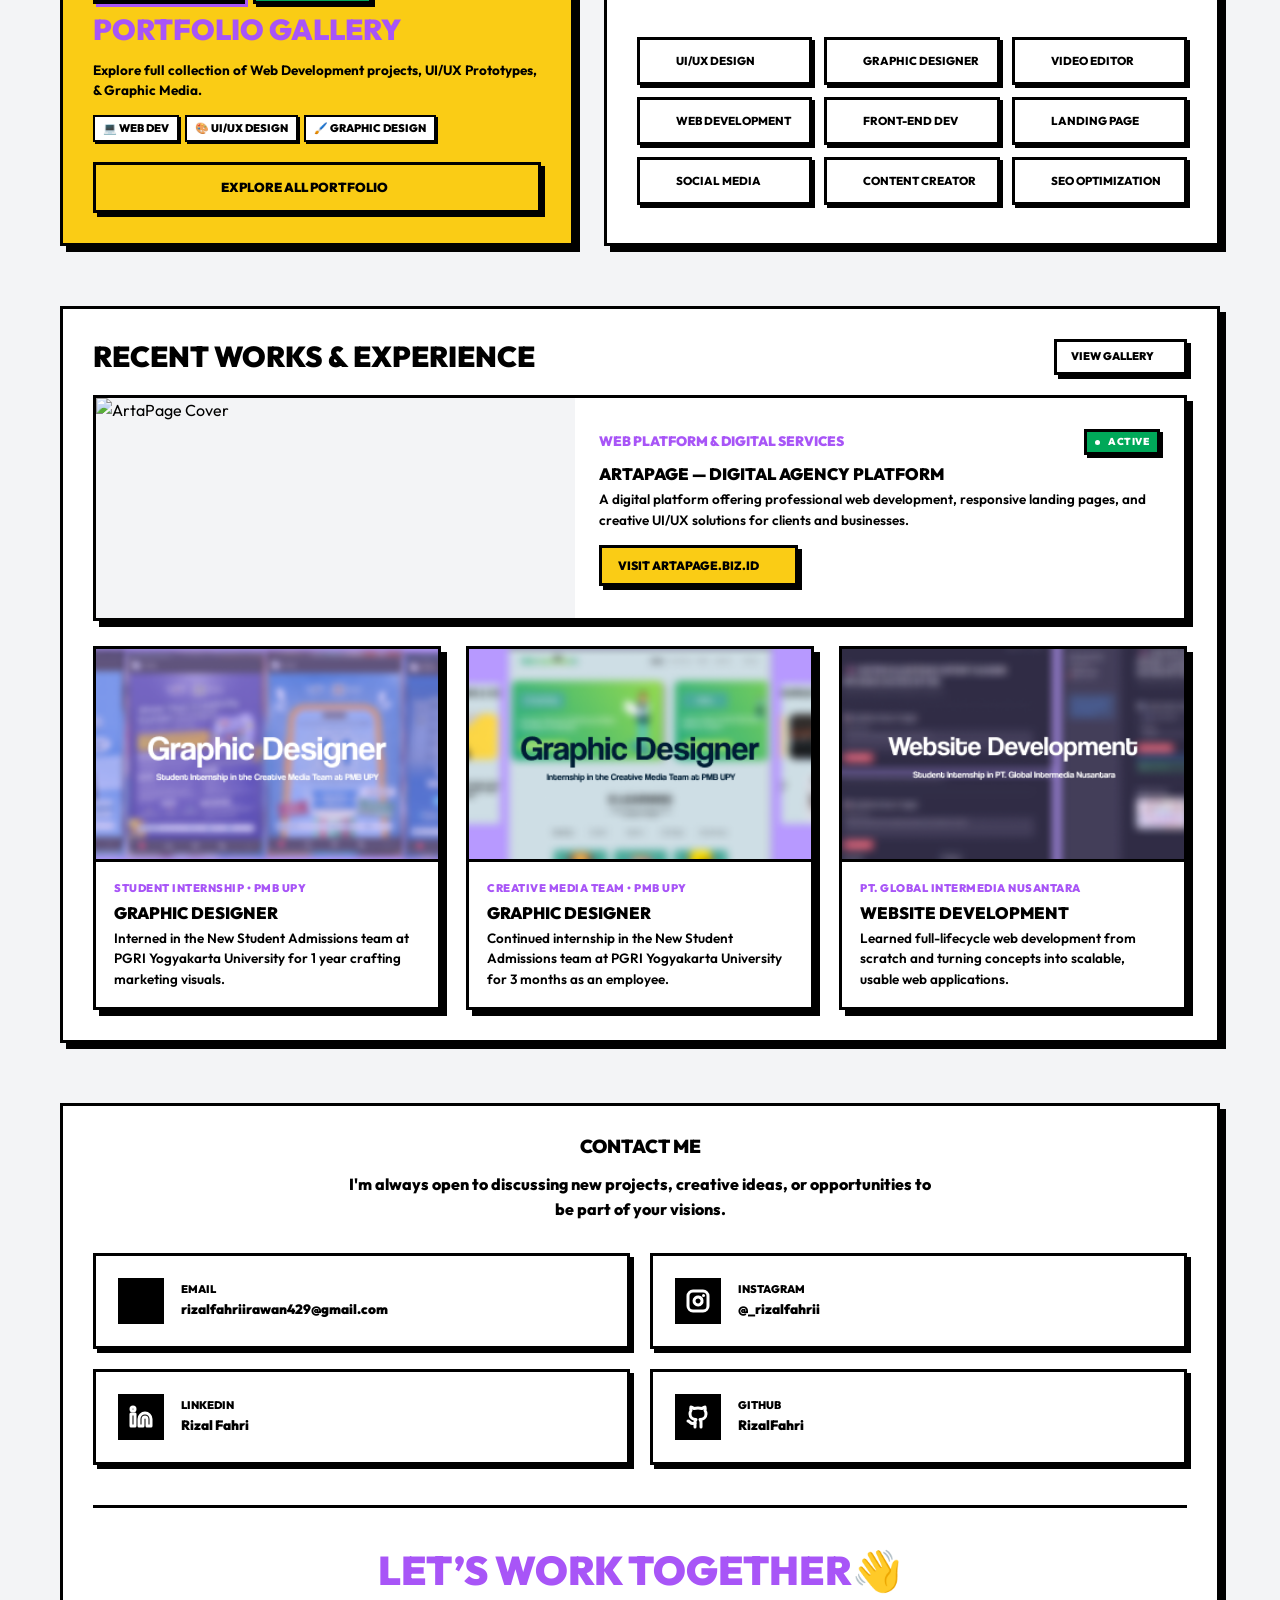
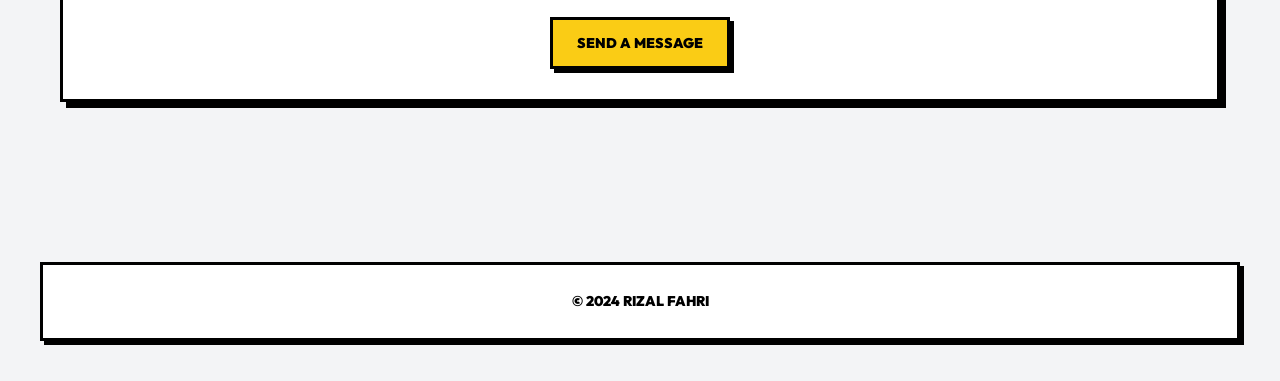
==== commit 139ca3f1: "Merge branch 'main' of https://github.com/RizalFahri/RizalFahri.github.io" ====
--- a/index.html
+++ b/index.html
@@ -60,7 +60,11 @@
             </nav>
             
             <div class="header-actions">
+<<<<<<< HEAD
                 <a href="https://drive.google.com/file/d/1t-obPDMYSsohDM541l-OSlqkUqWXRCh9/view?usp=sharing" class="btn outline" target="_blank" rel="noopener noreferrer">Download CV</a>            
+=======
+                <a href="https://drive.google.com/file/d/1KA_OZ_pAgQtgzwudS-GJ-bWnRcK8VaOw/view?usp=sharing" class="btn-cv nav-link" target="_blank" rel="noopener noreferrer">Download CV</a>            
+>>>>>>> 1716c3fd89a5bd4c02b0aed56313419c6607693e
                 <a href="https://wa.me/62895380604290?text=Halo%20Rizal,%20saya%20tertarik%20bekerja%20sama%20dengan%20Anda!" 
                     class="btn" 
                     target="_blank" 
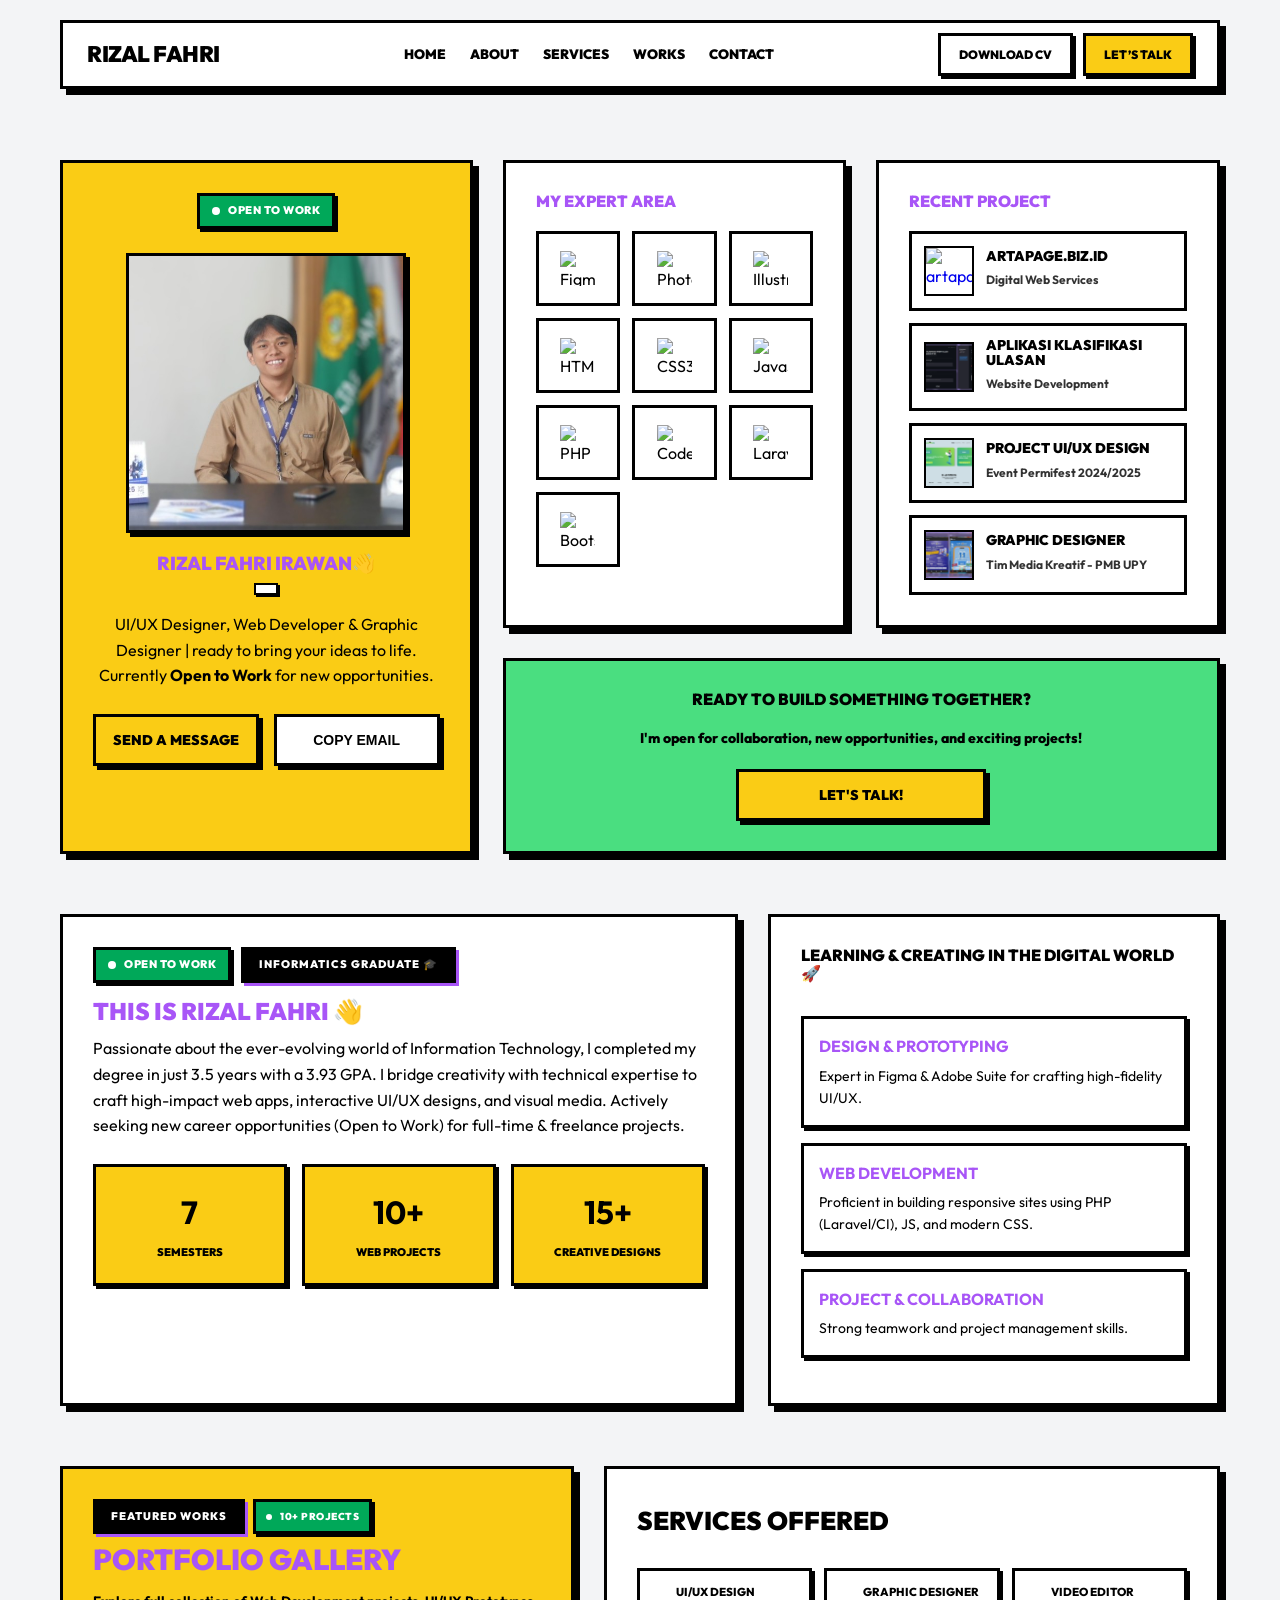
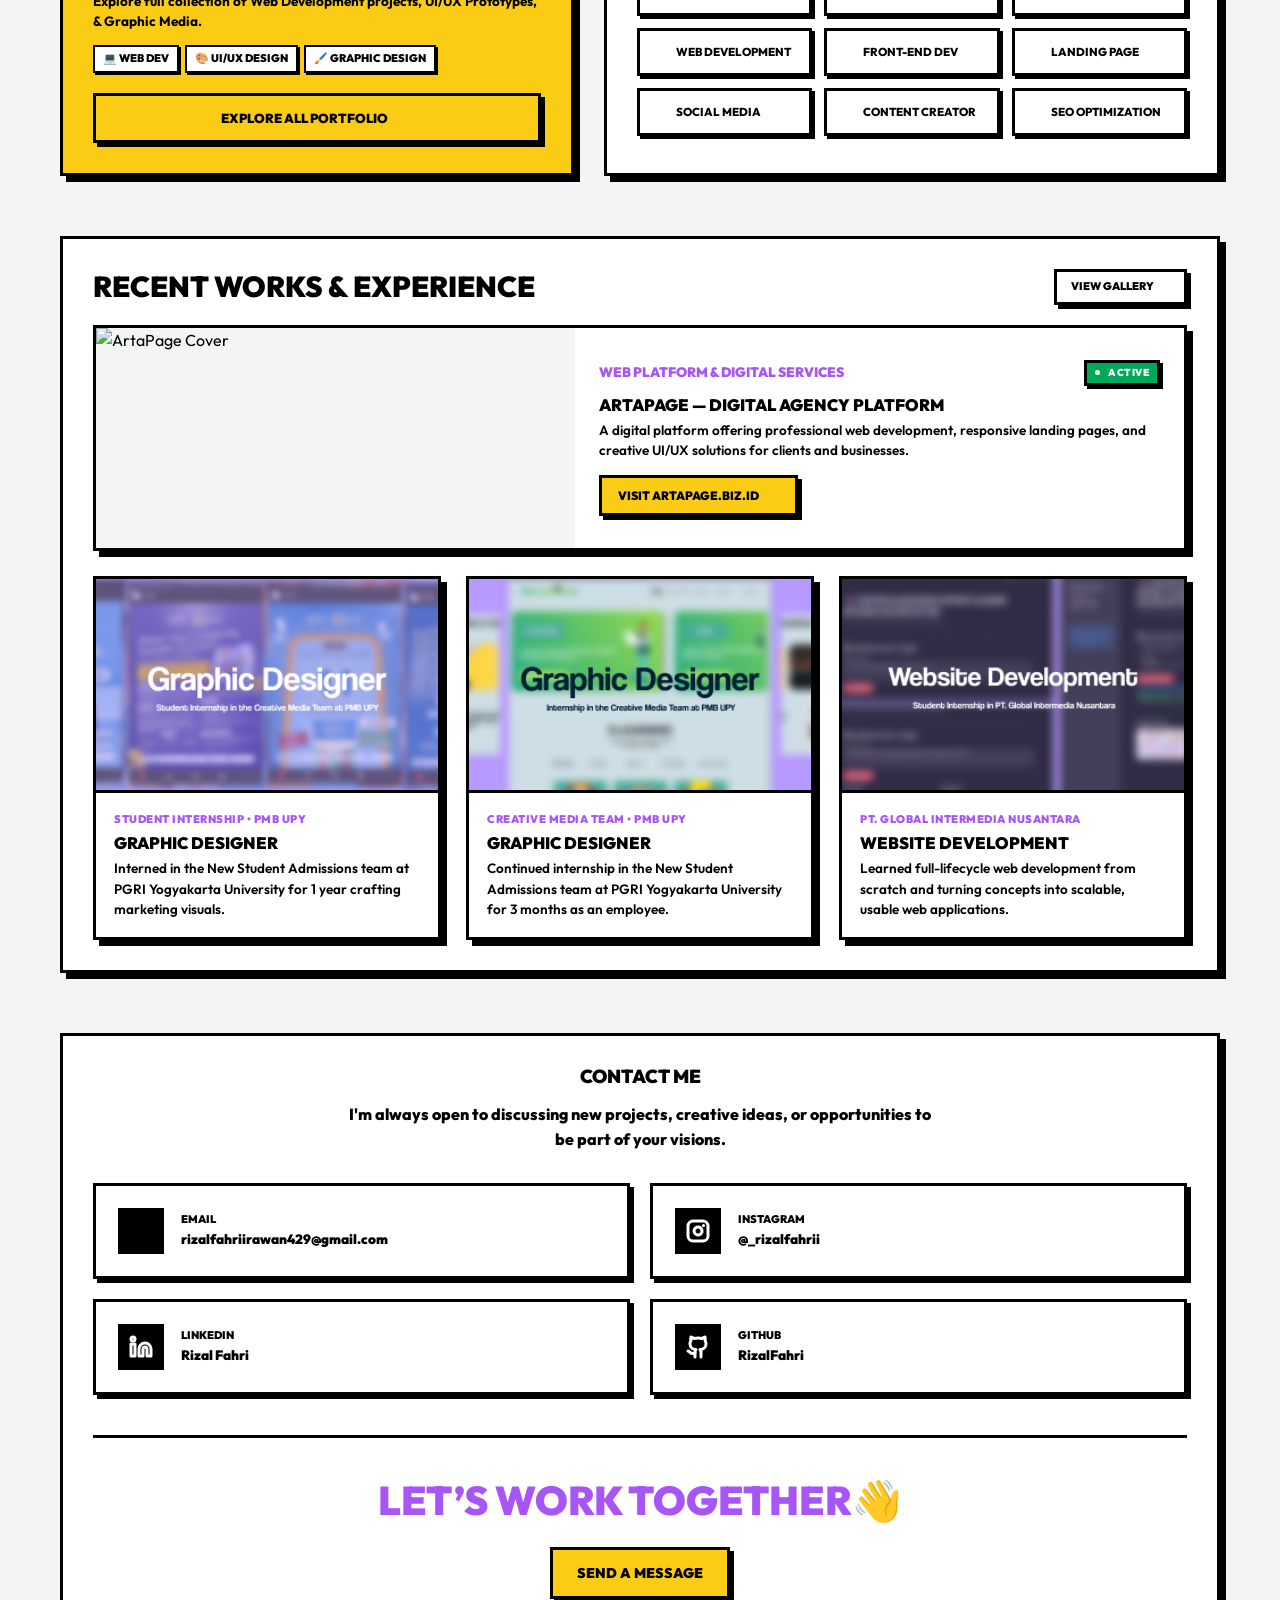
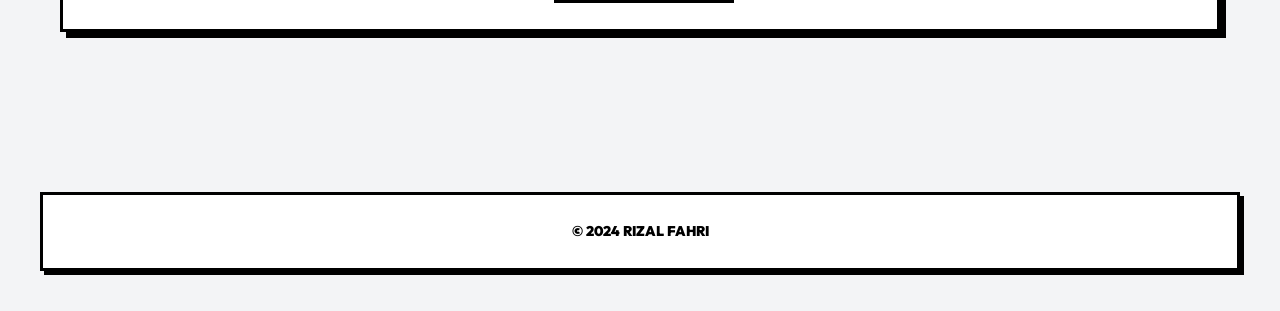
==== commit 02f43a67: "update isian" ====
--- a/index.html
+++ b/index.html
@@ -1,5 +1,6 @@
 <!DOCTYPE html>
 <html lang="id">
+
 <head>
     <meta charset="UTF-8">
     <title>Rizal Fahri | Portfolio</title>
@@ -9,11 +10,13 @@
 
     <meta name="description" content="Portfolio Rizal Fahri - UI/UX Designer, Web Developer, Graphic Designer">
     <link rel="canonical" href="https://rizalfahri.github.io">
-    
+
     <link rel="preconnect" href="https://fonts.googleapis.com">
     <link rel="preconnect" href="https://fonts.gstatic.com" crossorigin>
-    <link href="https://fonts.googleapis.com/css2?family=Outfit:wght@300;400;500;600;700;800&family=Inter:wght@400;500;600&display=swap" rel="stylesheet">
-    
+    <link
+        href="https://fonts.googleapis.com/css2?family=Outfit:wght@300;400;500;600;700;800&family=Inter:wght@400;500;600&display=swap"
+        rel="stylesheet">
+
     <script type="application/ld+json">
     {
       "@context": "https://schema.org",
@@ -38,462 +41,517 @@
     <script src="https://unpkg.com/lucide@latest"></script>
     <link href="https://unpkg.com/aos@2.3.1/dist/aos.css" rel="stylesheet">
 </head>
+
 <body>
 
-<div class="wrapper">
-    <!-- Parallax Orbs removed for Neubrutalism -->
-
-    <header class="navbar glass">
-        <div class="logo text-gradient">Rizal Fahri</div>
-
-        <button class="menu-toggle" id="mobile-menu" aria-label="Toggle Menu">
-            <i data-lucide="menu"></i>
-        </button>
-
-        <div class="nav-wrapper" id="nav-wrapper">
-            <nav>
-                <a href="#home" class="nav-link">Home</a>
-                <a href="#about" class="nav-link">About</a>
-                <a href="#services" class="nav-link">Services</a>
-                <a href="#works" class="nav-link">Works</a>
-                <a href="#contact" class="nav-link">Contact</a>
-            </nav>
-            
-            <div class="header-actions">
-<<<<<<< HEAD
-                <a href="https://drive.google.com/file/d/1t-obPDMYSsohDM541l-OSlqkUqWXRCh9/view?usp=sharing" class="btn outline" target="_blank" rel="noopener noreferrer">Download CV</a>            
-=======
-                <a href="https://drive.google.com/file/d/1KA_OZ_pAgQtgzwudS-GJ-bWnRcK8VaOw/view?usp=sharing" class="btn-cv nav-link" target="_blank" rel="noopener noreferrer">Download CV</a>            
->>>>>>> 1716c3fd89a5bd4c02b0aed56313419c6607693e
-                <a href="https://wa.me/62895380604290?text=Halo%20Rizal,%20saya%20tertarik%20bekerja%20sama%20dengan%20Anda!" 
-                    class="btn" 
-                    target="_blank" 
-                    rel="noopener noreferrer">
-                    Let’s Talk
-                </a>
+    <div class="wrapper">
+        <!-- Parallax Orbs removed for Neubrutalism -->
+
+        <header class="navbar glass">
+            <div class="logo text-gradient">Rizal Fahri</div>
+
+            <button class="menu-toggle" id="mobile-menu" aria-label="Toggle Menu">
+                <i data-lucide="menu"></i>
+            </button>
+
+            <div class="nav-wrapper" id="nav-wrapper">
+                <nav>
+                    <a href="#home" class="nav-link">Home</a>
+                    <a href="#about" class="nav-link">About</a>
+                    <a href="#services" class="nav-link">Services</a>
+                    <a href="#works" class="nav-link">Works</a>
+                    <a href="#contact" class="nav-link">Contact</a>
+                </nav>
+
+                <div class="header-actions">
+                    <a href="https://drive.google.com/file/d/1KA_OZ_pAgQtgzwudS-GJ-bWnRcK8VaOw/view?usp=sharing"
+                        class="btn outline" target="_blank" rel="noopener noreferrer">Download CV</a>
+                    <a href="https://wa.me/62895380604290?text=Halo%20Rizal,%20saya%20tertarik%20bekerja%20sama%20dengan%20Anda!"
+                        class="btn" target="_blank" rel="noopener noreferrer">
+                        Let’s Talk
+                    </a>
+                </div>
             </div>
-        </div>
-    </header>
-
-    <main class="container">
-
-        <section id="home" class="grid-home">
-            <div class="card profile glass">
-                <div style="display: flex; gap: 8px; flex-wrap: wrap; margin-bottom: 12px; align-items: center;">
-                    <span class="open-to-work-tag"><span class="pulse-dot"></span> OPEN TO WORK</span>
-                </div>
-                <img src="img/profile.jpg" alt="Profile">
-                <h3 class="text-gradient">Rizal Fahri 👋</h3>
-                <p class="role"><span id="typed-role"></span></p>
-                <p class="desc">
-                    An Informatics Engineering graduate from Universitas PGRI Yogyakarta (Class of 2026) with a 3.93 GPA (3.5 years). Passionate about crafting intuitive UI/UX designs, modern web applications, & creative graphics. Currently <strong>Open to Work</strong> for full-time, contract, or freelance opportunities.
-                </p>
-                <div class="profile-actions">
-                    <a href="mailto:rizalfahriirawan429@gmail.com?subject=Tanya%20Seputar%20Project&body=Halo%20Rizal," 
-                    class="btn" 
-                    title="Kirim Email Langsung">
-                    Send a Message
+        </header>
+
+        <main class="container">
+
+            <section id="home" class="grid-home">
+                <div class="card profile glass">
+                    <div
+                        style="display: flex; gap: 8px; flex-wrap: wrap; margin-bottom: 12px; align-items: center; justify-content: center;">
+                        <span class="open-to-work-tag"><span class="pulse-dot"></span> OPEN TO WORK</span>
+                    </div>
+                    <img src="img/profile.jpg" alt="Profile">
+                    <h3 class="text-gradient">Rizal Fahri Irawan👋</h3>
+                    <p class="role"><span id="typed-role"></span></p>
+                    <p class="desc">
+                        UI/UX Designer, Web Developer & Graphic Designer | ready to bring your ideas to life. Currently
+                        <strong>Open to Work</strong> for new opportunities.
+                    </p>
+                    <div class="profile-actions">
+                        <a href="mailto:rizalfahriirawan429@gmail.com?subject=Tanya%20Seputar%20Project&body=Halo%20Rizal,"
+                            class="btn" title="Kirim Email Langsung">
+                            Send a Message
+                        </a>
+
+                        <button class="btn outline" id="copyEmailBtn" onclick="copyEmail()">
+                            Copy Email
+                        </button>
+                    </div>
+                </div>
+
+                <div class="card glass">
+                    <h4 class="text-gradient">My Expert Area</h4>
+                    <div class="expert-grid-icons">
+                        <div class="glass-icon-box" title="Figma">
+                            <img src="https://upload.wikimedia.org/wikipedia/commons/3/33/Figma-logo.svg" alt="Figma">
+                        </div>
+                        <div class="glass-icon-box" title="Adobe Photoshop">
+                            <img src="https://upload.wikimedia.org/wikipedia/commons/a/af/Adobe_Photoshop_CC_icon.svg"
+                                alt="Photoshop">
+                        </div>
+                        <div class="glass-icon-box" title="Adobe Illustrator">
+                            <img src="https://upload.wikimedia.org/wikipedia/commons/f/fb/Adobe_Illustrator_CC_icon.svg"
+                                alt="Illustrator">
+                        </div>
+                        <div class="glass-icon-box" title="HTML5">
+                            <img src="https://upload.wikimedia.org/wikipedia/commons/3/38/HTML5_Badge.svg" alt="HTML5">
+                        </div>
+                        <div class="glass-icon-box" title="CSS3">
+                            <img src="https://upload.wikimedia.org/wikipedia/commons/6/62/CSS3_logo.svg" alt="CSS3">
+                        </div>
+                        <div class="glass-icon-box" title="JavaScript">
+                            <img src="https://upload.wikimedia.org/wikipedia/commons/9/99/Unofficial_JavaScript_logo_2.svg"
+                                alt="JavaScript">
+                        </div>
+                        <div class="glass-icon-box" title="PHP">
+                            <img src="https://upload.wikimedia.org/wikipedia/commons/2/27/PHP-logo.svg" alt="PHP">
+                        </div>
+                        <div class="glass-icon-box" title="CodeIgniter">
+                            <img src="https://cdn.worldvectorlogo.com/logos/codeigniter.svg" alt="CodeIgniter">
+                        </div>
+                        <div class="glass-icon-box" title="Laravel">
+                            <img src="https://upload.wikimedia.org/wikipedia/commons/9/9a/Laravel.svg" alt="Laravel">
+                        </div>
+                        <div class="glass-icon-box" title="Bootstrap">
+                            <img src="https://upload.wikimedia.org/wikipedia/commons/b/b2/Bootstrap_logo.svg"
+                                alt="Bootstrap">
+                        </div>
+                    </div>
+                </div>
+
+                <div class="card glass">
+                    <h4 class="text-gradient">Recent Project</h4>
+                    <div class="project-grid">
+                        <a href="https://artapage.biz.id" target="_blank" rel="noopener noreferrer"
+                            class="project-item">
+                            <div class="project-thumb">
+                                <img src="img/artapage.png" alt="artapage.biz.id">
+                            </div>
+                            <div class="project-info">
+                                <h5>artapage.biz.id</h5>
+                                <span>Digital Web Services</span>
+                            </div>
+                        </a>
+                        <a href="https://klasifikasiulasan-accessbyakai.streamlit.app/" target="_blank"
+                            rel="noopener noreferrer" class="project-item">
+                            <div class="project-thumb">
+                                <img src="img/Web Dev.png" alt="Sistem Informasi">
+                            </div>
+                            <div class="project-info">
+                                <h5>Aplikasi Klasifikasi Ulasan</h5>
+                                <span>Website Development</span>
+                            </div>
+                        </a>
+                        <a href="https://www.figma.com/design/iWoaDqBZWLG7aKTeN2Ohsk/UI-UX-COMPETITION-%7C-HMPI-UPY?node-id=0-1&t=qcIzhTaEDErrctwC-1"
+                            target="_blank" rel="noopener noreferrer" class="project-item">
+                            <div class="project-thumb">
+                                <img src="img/UX.png" alt="UI/UX">
+                            </div>
+                            <div class="project-info">
+                                <h5>Project UI/UX Design</h5>
+                                <span>Event Permifest 2024/2025</span>
+                            </div>
+                        </a>
+                        <a href="https://www.instagram.com/pmbupy/" target="_blank" rel="noopener noreferrer"
+                            class="project-item">
+                            <div class="project-thumb">
+                                <img src="img/DesainGrafis.png" alt="Graphic Design">
+                            </div>
+                            <div class="project-info">
+                                <h5>Graphic Designer</h5>
+                                <span>Tim Media Kreatif - PMB UPY</span>
+                            </div>
+                        </a>
+                    </div>
+                </div>
+
+                <!-- New Let's Talk CTA to fill grid void perfectly -->
+                <div class="card glass cta-home">
+                    <h4 class="text-gradient">Ready to build something together?</h4>
+                    <p style="font-size: 14px; margin-top: 10px; margin-bottom: 20px; font-weight: 800;">
+                        I'm open for collaboration, new opportunities, and exciting projects!
+                    </p>
+                    <a href="mailto:rizalfahriirawan429@gmail.com" class="btn" style="width: 100%; max-width: 250px;">
+                        Let's Talk!
                     </a>
-
-                    <button class="btn outline" id="copyEmailBtn" onclick="copyEmail()">
-                        Copy Email
-                    </button>
-                </div>
-            </div>
-
-            <div class="card glass">
-                <h4 class="text-gradient">My Expert Area</h4>
-                <div class="expert-grid-icons">
-                    <div class="glass-icon-box" title="Figma">
-                        <img src="https://upload.wikimedia.org/wikipedia/commons/3/33/Figma-logo.svg" alt="Figma">
-                    </div>
-                    <div class="glass-icon-box" title="Adobe Photoshop">
-                        <img src="https://upload.wikimedia.org/wikipedia/commons/a/af/Adobe_Photoshop_CC_icon.svg" alt="Photoshop">
-                    </div>
-                    <div class="glass-icon-box" title="Adobe Illustrator">
-                        <img src="https://upload.wikimedia.org/wikipedia/commons/f/fb/Adobe_Illustrator_CC_icon.svg" alt="Illustrator">
-                    </div>
-                    <div class="glass-icon-box" title="HTML5">
-                        <img src="https://upload.wikimedia.org/wikipedia/commons/3/38/HTML5_Badge.svg" alt="HTML5">
-                    </div>
-                    <div class="glass-icon-box" title="CSS3">
-                        <img src="https://upload.wikimedia.org/wikipedia/commons/6/62/CSS3_logo.svg" alt="CSS3">
-                    </div>
-                    <div class="glass-icon-box" title="JavaScript">
-                        <img src="https://upload.wikimedia.org/wikipedia/commons/9/99/Unofficial_JavaScript_logo_2.svg" alt="JavaScript">
-                    </div>
-                    <div class="glass-icon-box" title="PHP">
-                        <img src="https://upload.wikimedia.org/wikipedia/commons/2/27/PHP-logo.svg" alt="PHP">
-                    </div>
-                    <div class="glass-icon-box" title="CodeIgniter">
-                        <img src="https://cdn.worldvectorlogo.com/logos/codeigniter.svg" alt="CodeIgniter">
-                    </div>
-                    <div class="glass-icon-box" title="Laravel">
-                        <img src="https://upload.wikimedia.org/wikipedia/commons/9/9a/Laravel.svg" alt="Laravel">
-                    </div>
-                    <div class="glass-icon-box" title="Bootstrap">
-                        <img src="https://upload.wikimedia.org/wikipedia/commons/b/b2/Bootstrap_logo.svg" alt="Bootstrap">
-                    </div>
-                </div>
-            </div>
-
-            <div class="card glass">
-                <h4 class="text-gradient">Recent Project</h4>
-                <div class="project-grid">
-                    <a href="https://artapage.biz.id" target="_blank" rel="noopener noreferrer" class="project-item">
-                        <div class="project-thumb">
-                            <img src="img/artapage.png" alt="artapage.biz.id">
-                        </div>
-                        <div class="project-info">
-                            <h5>artapage.biz.id</h5>
-                            <span>Digital Web Services</span>
-                        </div>
+                </div>
+            </section>
+
+            <section id="about" class="grid-about">
+                <div class="card glass about-main">
+                    <div style="display: flex; gap: 10px; flex-wrap: wrap; margin-bottom: 15px; align-items: center;">
+                        <span class="open-to-work-tag" style="margin-bottom: 0;"><span class="pulse-dot"></span> Open to
+                            Work</span>
+                        <span class="badge"
+                            style="margin-bottom: 0; background: var(--black); color: var(--white);">Informatics
+                            Graduate 🎓</span>
+                    </div>
+                    <h2 class="text-gradient">This is Rizal Fahri 👋</h2>
+                    <p>
+                        Passionate about the ever-evolving world of Information Technology, I completed my degree in
+                        just 3.5 years with a 3.93 GPA. I bridge creativity with technical expertise to craft
+                        high-impact web apps, interactive UI/UX designs, and visual media. Actively seeking new career
+                        opportunities (Open to Work) for full-time & freelance projects.
+                    </p>
+                    <div class="stats">
+                        <div><strong>7</strong><span>Semesters</span></div>
+                        <div><strong>10+</strong><span>Web Projects</span></div>
+                        <div><strong>15+</strong><span>Creative Designs</span></div>
+                    </div>
+                </div>
+                <div class="card glass">
+                    <h4>Learning & Creating in the Digital World 🚀</h4><br>
+                    <div class="skill-group">
+                        <div class="skill"><strong> Design & Prototyping</strong> Expert in Figma & Adobe Suite for
+                            crafting high-fidelity UI/UX.</div>
+                        <div class="skill"><strong>Web Development</strong> Proficient in building responsive sites
+                            using PHP (Laravel/CI), JS, and modern CSS.</div>
+                        <div class="skill"><strong>Project & Collaboration</strong> Strong teamwork and project
+                            management skills.</div>
+                    </div>
+                </div>
+            </section>
+
+            <section id="services" class="grid-services-portfolio">
+                <!-- Left Column: Portfolio Showcase & Dedicated Button -->
+                <div class="card glass portfolio-card">
+                    <div>
+                        <div style="display: flex; gap: 8px; flex-wrap: wrap; margin-bottom: 10px;">
+                            <span class="badge"
+                                style="margin-bottom: 0; background: var(--black); color: var(--white);">Featured
+                                Works</span>
+                            <span class="open-to-work-tag"
+                                style="margin-bottom: 0; padding: 4px 10px; font-size: 10px;"><span class="pulse-dot"
+                                    style="width: 6px; height: 6px;"></span> 10+ Projects</span>
+                        </div>
+                        <h3 class="text-gradient" style="font-size: clamp(1.4rem, 4vw, 1.8rem); margin-top: 5px;">
+                            Portfolio Gallery</h3>
+                        <p
+                            style="font-weight: 700; font-size: 13.5px; color: var(--black); margin-top: 8px; line-height: 1.5;">
+                            Explore full collection of Web Development projects, UI/UX Prototypes, & Graphic Media.
+                        </p>
+
+                        <div class="portfolio-category-tags">
+                            <span class="tag-pill">💻 Web Dev</span>
+                            <span class="tag-pill">🎨 UI/UX Design</span>
+                            <span class="tag-pill">🖌️ Graphic Design</span>
+                        </div>
+                    </div>
+
+                    <div style="margin-top: 20px;">
+                        <a href="portofolio.html" class="btn"
+                            style="width: 100%; text-decoration: none; font-size: 13px; gap: 8px;">
+                            Explore All Portfolio <i data-lucide="arrow-right" style="width: 16px; height: 16px;"></i>
+                        </a>
+                    </div>
+                </div>
+
+                <!-- Right Column: Services Offered -->
+                <div class="card glass services-card">
+                    <h3 style="font-size: clamp(1.3rem, 3.5vw, 1.6rem);">Services Offered</h3>
+                    <div class="services-grid">
+                        <div class="service-item"><i data-lucide="layout"></i><span>UI/UX Design</span></div>
+                        <div class="service-item"><i data-lucide="palette"></i><span>Graphic Designer</span></div>
+                        <div class="service-item"><i data-lucide="video"></i><span>Video Editor</span></div>
+                        <div class="service-item"><i data-lucide="globe"></i><span>Web Development</span></div>
+                        <div class="service-item"><i data-lucide="code-2"></i><span>Front-End Dev</span></div>
+                        <div class="service-item"><i data-lucide="rocket"></i><span>Landing Page</span></div>
+                        <div class="service-item"><i data-lucide="share-2"></i><span>Social Media</span></div>
+                        <div class="service-item"><i data-lucide="camera"></i><span>Content Creator</span></div>
+                        <div class="service-item"><i data-lucide="search"></i><span>SEO Optimization</span></div>
+                    </div>
+                </div>
+            </section>
+
+            <section id="works" class="card glass">
+                <div
+                    style="display: flex; justify-content: space-between; align-items: center; flex-wrap: wrap; gap: 10px; margin-bottom: 20px;">
+                    <h3 style="margin-bottom: 0; font-size: clamp(1.3rem, 4vw, 1.8rem);">Recent Works & Experience</h3>
+                    <a href="portofolio.html" class="btn outline"
+                        style="padding: 6px 14px; font-size: 11px; text-decoration: none;">
+                        View Gallery <i data-lucide="external-link"
+                            style="width: 12px; height: 12px; margin-left: 4px;"></i>
                     </a>
-                    <a href="https://klasifikasiulasan-accessbyakai.streamlit.app/" target="_blank" rel="noopener noreferrer" class="project-item">
-                        <div class="project-thumb">
-                            <img src="img/Web Dev.png" alt="Sistem Informasi">
-                        </div>
-                        <div class="project-info">
-                            <h5>Aplikasi Klasifikasi Ulasan</h5>
-                            <span>Website Development</span>
-                        </div>
-                    </a>
-                    <a href="https://www.figma.com/design/iWoaDqBZWLG7aKTeN2Ohsk/UI-UX-COMPETITION-%7C-HMPI-UPY?node-id=0-1&t=qcIzhTaEDErrctwC-1" target="_blank" rel="noopener noreferrer" class="project-item">
-                        <div class="project-thumb">
-                            <img src="img/UX.png" alt="UI/UX">
-                        </div>
-                        <div class="project-info">
-                            <h5>Project UI/UX Design</h5>
-                            <span>Event Permifest 2024/2025</span>
-                        </div>
-                    </a>
-                    <a href="https://www.instagram.com/pmbupy/" target="_blank" rel="noopener noreferrer" class="project-item">
-                        <div class="project-thumb">
-                            <img src="img/DesainGrafis.png" alt="Graphic Design">
-                        </div>
-                        <div class="project-info">
-                            <h5>Graphic Designer</h5>
-                            <span>Tim Media Kreatif - PMB UPY</span>
-                        </div>
-                    </a>
-                </div>
-            </div>
-
-            <!-- New Let's Talk CTA to fill grid void perfectly -->
-            <div class="card glass cta-home">
-                <h4 class="text-gradient">Ready to build something together?</h4>
-                <p style="font-size: 14px; margin-top: 10px; margin-bottom: 20px; font-weight: 800;">
-                    I'm open for collaboration, new opportunities, and exciting projects!
-                </p>
-                <a href="mailto:rizalfahriirawan429@gmail.com" class="btn" style="width: 100%; max-width: 250px;">
-                    Let's Talk!
-                </a>
-            </div>
-        </section>
-
-        <section id="about" class="grid-about">
-            <div class="card glass about-main">
-                <div style="display: flex; gap: 10px; flex-wrap: wrap; margin-bottom: 15px; align-items: center;">
-                    <span class="open-to-work-tag" style="margin-bottom: 0;"><span class="pulse-dot"></span> Open to Work</span>
-                    <span class="badge" style="margin-bottom: 0; background: var(--black); color: var(--white);">Informatics Graduate 🎓</span>
-                </div>
-                <h2 class="text-gradient">This is Rizal Fahri 👋</h2>
-                <p>
-                    Passionate about the ever-evolving world of Information Technology, I completed my degree in just 3.5 years with a 3.93 GPA. I bridge creativity with technical expertise to craft high-impact web apps, interactive UI/UX designs, and visual media. Actively seeking new career opportunities (Open to Work) for full-time & freelance projects.
-                </p>
-                <div class="stats">
-                    <div><strong>7</strong><span>Semesters</span></div>
-                    <div><strong>10+</strong><span>Web Projects</span></div>
-                    <div><strong>15+</strong><span>Creative Designs</span></div>
-                </div>
-            </div>
-            <div class="card glass">
-                <h4>Learning & Creating in the Digital World 🚀</h4><br>
-                <div class="skill-group">
-                    <div class="skill"><strong> Design & Prototyping</strong> Expert in Figma & Adobe Suite for crafting high-fidelity UI/UX.</div>
-                    <div class="skill"><strong>Web Development</strong> Proficient in building responsive sites using PHP (Laravel/CI), JS, and modern CSS.</div>
-                    <div class="skill"><strong>Project & Collaboration</strong> Strong teamwork and project management skills.</div>
-                </div>
-            </div>
-        </section>
-
-        <section id="services" class="grid-services-portfolio">
-            <!-- Left Column: Portfolio Showcase & Dedicated Button -->
-            <div class="card glass portfolio-card">
-                <div>
-                    <div style="display: flex; gap: 8px; flex-wrap: wrap; margin-bottom: 10px;">
-                        <span class="badge" style="margin-bottom: 0; background: var(--black); color: var(--white);">Featured Works</span>
-                        <span class="open-to-work-tag" style="margin-bottom: 0; padding: 4px 10px; font-size: 10px;"><span class="pulse-dot" style="width: 6px; height: 6px;"></span> 10+ Projects</span>
-                    </div>
-                    <h3 class="text-gradient" style="font-size: clamp(1.4rem, 4vw, 1.8rem); margin-top: 5px;">Portfolio Gallery</h3>
-                    <p style="font-weight: 700; font-size: 13.5px; color: var(--black); margin-top: 8px; line-height: 1.5;">
-                        Explore full collection of Web Development projects, UI/UX Prototypes, & Graphic Media.
-                    </p>
-                    
-                    <div class="portfolio-category-tags">
-                        <span class="tag-pill">💻 Web Dev</span>
-                        <span class="tag-pill">🎨 UI/UX Design</span>
-                        <span class="tag-pill">🖌️ Graphic Design</span>
-                    </div>
-                </div>
-                
-                <div style="margin-top: 20px;">
-                    <a href="portofolio.html" class="btn" style="width: 100%; text-decoration: none; font-size: 13px; gap: 8px;">
-                        Explore All Portfolio <i data-lucide="arrow-right" style="width: 16px; height: 16px;"></i>
-                    </a>
-                </div>
-            </div>
-
-            <!-- Right Column: Services Offered -->
-            <div class="card glass services-card">
-                <h3 style="font-size: clamp(1.3rem, 3.5vw, 1.6rem);">Services Offered</h3>
-                <div class="services-grid">
-                    <div class="service-item"><i data-lucide="layout"></i><span>UI/UX Design</span></div>
-                    <div class="service-item"><i data-lucide="palette"></i><span>Graphic Designer</span></div>
-                    <div class="service-item"><i data-lucide="video"></i><span>Video Editor</span></div>
-                    <div class="service-item"><i data-lucide="globe"></i><span>Web Development</span></div>
-                    <div class="service-item"><i data-lucide="code-2"></i><span>Front-End Dev</span></div>
-                    <div class="service-item"><i data-lucide="rocket"></i><span>Landing Page</span></div>
-                    <div class="service-item"><i data-lucide="share-2"></i><span>Social Media</span></div>
-                    <div class="service-item"><i data-lucide="camera"></i><span>Content Creator</span></div>
-                    <div class="service-item"><i data-lucide="search"></i><span>SEO Optimization</span></div>
-                </div>
-            </div>
-        </section>
-
-        <section id="works" class="card glass">
-            <div style="display: flex; justify-content: space-between; align-items: center; flex-wrap: wrap; gap: 10px; margin-bottom: 20px;">
-                <h3 style="margin-bottom: 0; font-size: clamp(1.3rem, 4vw, 1.8rem);">Recent Works & Experience</h3>
-                <a href="portofolio.html" class="btn outline" style="padding: 6px 14px; font-size: 11px; text-decoration: none;">
-                    View Gallery <i data-lucide="external-link" style="width: 12px; height: 12px; margin-left: 4px;"></i>
-                </a>
-            </div>
-            
-            <div class="works-container">
-                
-                <!-- ROW 1: FULL WIDTH FEATURED ARTAPAGE CARD -->
-                <div class="work-card featured-artapage">
-                    <div class="featured-img-wrap">
-                        <img src="img/artapage.png" alt="ArtaPage Cover">
-                    </div>
-                    <div class="featured-content-wrap">
-                        <div class="featured-meta">
-                            <span class="featured-sub">Web Platform & Digital Services</span>
-                            <span class="open-to-work-tag" style="font-size: 10px; padding: 2px 8px; margin-bottom: 0;"><span class="pulse-dot" style="width: 5px; height: 5px;"></span> ACTIVE</span>
-                        </div>
-                        <h4>ArtaPage — Digital Agency Platform</h4>
-                        <p>
-                            A digital platform offering professional web development, responsive landing pages, and creative UI/UX solutions for clients and businesses.
-                        </p>
-                        <div style="margin-top: 15px;">
-                            <a href="https://artapage.biz.id" target="_blank" rel="noopener noreferrer" class="btn" style="display: inline-flex; align-items: center; gap: 6px; text-decoration: none; padding: 8px 16px; font-size: 12px;">
-                                Visit artapage.biz.id <i data-lucide="external-link" style="width: 14px; height: 14px;"></i>
-                            </a>
-                        </div>
-                    </div>
-                </div>
-
-                <div class="work-card">
-                    <div class="work-img-wrap">
-                        <img src="img/graphdesg1.png" alt="Creative Media PMB UPY">
-                    </div>
-                    <div class="work-card-content">
-                        <span class="work-role-tag">Student Internship • PMB UPY</span>
-                        <h4>Graphic Designer</h4>
-                        <p>
-                            Interned in the New Student Admissions team at PGRI Yogyakarta University for 1 year crafting marketing visuals.
-                        </p>
-                    </div>
-                </div>
-
-                <div class="work-card">
-                    <div class="work-img-wrap">
-                        <img src="img/graphdesg2.png" alt="Professional Internship">
-                    </div>
-                    <div class="work-card-content">
-                        <span class="work-role-tag">Creative Media Team • PMB UPY</span>
-                        <h4>Graphic Designer</h4>
-                        <p>
-                            Continued internship in the New Student Admissions team at PGRI Yogyakarta University for 3 months as an employee.
-                        </p>
-                    </div>
-                </div>
-
-                <div class="work-card">
-                    <div class="work-img-wrap">
-                        <img src="img/webdev2.png" alt="Global Intermedia Nusantara">
-                    </div>
-                    <div class="work-card-content">
-                        <span class="work-role-tag">PT. Global Intermedia Nusantara</span>
-                        <h4>Website Development</h4>
-                        <p>
-                            Learned full-lifecycle web development from scratch and turning concepts into scalable, usable web applications.
-                        </p>
-                    </div>
-                </div>
-
-            </div>
-        </section>
-
-        <section id="contact">
-            <div class="card glass">
-                <div class="contact-header">
-                    <h3>Contact Me</h3>
-                    <p>I'm always open to discussing new projects, creative ideas, or opportunities to be part of your visions.</p>
-                </div>
-
-                <div class="contact-grid">
-                    <a href="mailto:rizalfahriirawan429@gmail.com" class="contact-item-box link">
-                        <div class="contact-icon">
-                            <i data-lucide="mail"></i>
-                        </div>
-                        <div class="contact-text">
-                            <span>Email</span>
-                            <strong>rizalfahriirawan429@gmail.com</strong>
-                        </div>
-                    </a>
-
-                    <a href="https://instagram.com/_rizalfahrii" target="_blank" rel="noopener" class="contact-item-box link">
-                        <div class="contact-icon">
-                            <svg xmlns="http://www.w3.org/2000/svg" width="24" height="24" viewBox="0 0 24 24" fill="none" stroke="currentColor" stroke-width="2" stroke-linecap="round" stroke-linejoin="round" class="lucide lucide-instagram"><rect width="20" height="20" x="2" y="2" rx="5" ry="5"/><path d="M16 11.37A4 4 0 1 1 12.63 8 4 4 0 0 1 16 11.37z"/><line x1="17.5" x2="17.51" y1="6.5" y2="6.5"/></svg>
-                        </div>
-                        <div class="contact-text">
-                            <span>Instagram</span>
-                            <strong>@_rizalfahrii</strong>
-                        </div>
-                    </a>
-
-                    <a href="https://linkedin.com/in/rizal-fahri" target="_blank" rel="noopener" class="contact-item-box link">
-                        <div class="contact-icon">
-                            <svg xmlns="http://www.w3.org/2000/svg" width="24" height="24" viewBox="0 0 24 24" fill="none" stroke="currentColor" stroke-width="2" stroke-linecap="round" stroke-linejoin="round" class="lucide lucide-linkedin"><path d="M16 8a6 6 0 0 1 6 6v7h-4v-7a2 2 0 0 0-2-2 2 2 0 0 0-2 2v7h-4v-7a6 6 0 0 1 6-6z"/><rect width="4" height="12" x="2" y="9"/><circle cx="4" cy="4" r="2"/></svg>
-                        </div>
-                        <div class="contact-text">
-                            <span>LinkedIn</span>
-                            <strong>Rizal Fahri</strong>
-                        </div>
-                    </a>
-
-                    <a href="https://github.com/RizalFahri" target="_blank" rel="noopener" class="contact-item-box link">
-                        <div class="contact-icon">
-                            <svg xmlns="http://www.w3.org/2000/svg" width="24" height="24" viewBox="0 0 24 24" fill="none" stroke="currentColor" stroke-width="2" stroke-linecap="round" stroke-linejoin="round" class="lucide lucide-github"><path d="M15 22v-4a4.8 4.8 0 0 0-1-3.5c3 0 6-2 6-5.5.08-1.25-.27-2.48-1-3.5.28-1.15.28-2.35 0-3.5 0 0-1 0-3 1.5-2.64-.5-5.36-.5-8 0C6 2 5 2 5 2c-.3 1.15-.3 2.35 0 3.5A5.403 5.403 0 0 0 4 9c0 3.5 3 5.5 6 5.5-.39.49-.68 1.05-.85 1.65-.17.6-.22 1.23-.15 1.85v4"/><path d="M9 18c-4.51 2-5-2-7-2"/></svg>
-                        </div>
-                        <div class="contact-text">
-                            <span>GitHub</span>
-                            <strong>RizalFahri</strong>
-                        </div>
-                    </a>
-                </div>
-
-                <div class="cta-footer">
-                    <h2 class="text-gradient">Let’s Work Together👋</h2>
-                    <a href="mailto:rizalfahriirawan429@gmail.com?subject=Tanya%20Seputar%20Project&body=Halo%20Rizal," 
-                    class="talk" 
-                    title="Kirim Email Langsung">
-                    Send a Message
-                    </a>
-                </div>
-            </div>
-        </section>
-
-    </main>
-
-    <footer class="footer">
-        <span>© 2024 Rizal Fahri</span>
-    </footer>
-
-</div>
-<script>
-    // Inisialisasi ikon Lucide
-    lucide.createIcons();
-
-    // Fungsi Copy Email
-    function copyEmail() {
-        const email = "rizalfahriirawan429@gmail.com"; 
-        
-        navigator.clipboard.writeText(email).then(() => {
-            const btn = document.getElementById('copyEmailBtn');
-            const originalText = btn.innerText;
-            
-            btn.innerText = "Copied! ✅";
-            btn.classList.add('copied');
-            
-            setTimeout(() => {
-                btn.innerText = originalText;
-                btn.classList.remove('copied');
-            }, 2000);
-        }).catch(err => {
-            console.error('Gagal menyalin: ', err);
+                </div>
+
+                <div class="works-container">
+
+                    <!-- ROW 1: FULL WIDTH FEATURED ARTAPAGE CARD -->
+                    <div class="work-card featured-artapage">
+                        <div class="featured-img-wrap">
+                            <img src="img/artapage.png" alt="ArtaPage Cover">
+                        </div>
+                        <div class="featured-content-wrap">
+                            <div class="featured-meta">
+                                <span class="featured-sub">Web Platform & Digital Services</span>
+                                <span class="open-to-work-tag"
+                                    style="font-size: 10px; padding: 2px 8px; margin-bottom: 0;"><span class="pulse-dot"
+                                        style="width: 5px; height: 5px;"></span> ACTIVE</span>
+                            </div>
+                            <h4>ArtaPage — Digital Agency Platform</h4>
+                            <p>
+                                A digital platform offering professional web development, responsive landing pages, and
+                                creative UI/UX solutions for clients and businesses.
+                            </p>
+                            <div style="margin-top: 15px;">
+                                <a href="https://artapage.biz.id" target="_blank" rel="noopener noreferrer" class="btn"
+                                    style="display: inline-flex; align-items: center; gap: 6px; text-decoration: none; padding: 8px 16px; font-size: 12px;">
+                                    Visit artapage.biz.id <i data-lucide="external-link"
+                                        style="width: 14px; height: 14px;"></i>
+                                </a>
+                            </div>
+                        </div>
+                    </div>
+
+                    <div class="work-card">
+                        <div class="work-img-wrap">
+                            <img src="img/graphdesg1.png" alt="Creative Media PMB UPY">
+                        </div>
+                        <div class="work-card-content">
+                            <span class="work-role-tag">Student Internship • PMB UPY</span>
+                            <h4>Graphic Designer</h4>
+                            <p>
+                                Interned in the New Student Admissions team at PGRI Yogyakarta University for 1 year
+                                crafting marketing visuals.
+                            </p>
+                        </div>
+                    </div>
+
+                    <div class="work-card">
+                        <div class="work-img-wrap">
+                            <img src="img/graphdesg2.png" alt="Professional Internship">
+                        </div>
+                        <div class="work-card-content">
+                            <span class="work-role-tag">Creative Media Team • PMB UPY</span>
+                            <h4>Graphic Designer</h4>
+                            <p>
+                                Continued internship in the New Student Admissions team at PGRI Yogyakarta University
+                                for 3 months as an employee.
+                            </p>
+                        </div>
+                    </div>
+
+                    <div class="work-card">
+                        <div class="work-img-wrap">
+                            <img src="img/webdev2.png" alt="Global Intermedia Nusantara">
+                        </div>
+                        <div class="work-card-content">
+                            <span class="work-role-tag">PT. Global Intermedia Nusantara</span>
+                            <h4>Website Development</h4>
+                            <p>
+                                Learned full-lifecycle web development from scratch and turning concepts into scalable,
+                                usable web applications.
+                            </p>
+                        </div>
+                    </div>
+
+                </div>
+            </section>
+
+            <section id="contact">
+                <div class="card glass">
+                    <div class="contact-header">
+                        <h3>Contact Me</h3>
+                        <p>I'm always open to discussing new projects, creative ideas, or opportunities to be part of
+                            your visions.</p>
+                    </div>
+
+                    <div class="contact-grid">
+                        <a href="mailto:rizalfahriirawan429@gmail.com" class="contact-item-box link">
+                            <div class="contact-icon">
+                                <i data-lucide="mail"></i>
+                            </div>
+                            <div class="contact-text">
+                                <span>Email</span>
+                                <strong>rizalfahriirawan429@gmail.com</strong>
+                            </div>
+                        </a>
+
+                        <a href="https://instagram.com/_rizalfahrii" target="_blank" rel="noopener"
+                            class="contact-item-box link">
+                            <div class="contact-icon">
+                                <svg xmlns="http://www.w3.org/2000/svg" width="24" height="24" viewBox="0 0 24 24"
+                                    fill="none" stroke="currentColor" stroke-width="2" stroke-linecap="round"
+                                    stroke-linejoin="round" class="lucide lucide-instagram">
+                                    <rect width="20" height="20" x="2" y="2" rx="5" ry="5" />
+                                    <path d="M16 11.37A4 4 0 1 1 12.63 8 4 4 0 0 1 16 11.37z" />
+                                    <line x1="17.5" x2="17.51" y1="6.5" y2="6.5" />
+                                </svg>
+                            </div>
+                            <div class="contact-text">
+                                <span>Instagram</span>
+                                <strong>@_rizalfahrii</strong>
+                            </div>
+                        </a>
+
+                        <a href="https://linkedin.com/in/rizal-fahri" target="_blank" rel="noopener"
+                            class="contact-item-box link">
+                            <div class="contact-icon">
+                                <svg xmlns="http://www.w3.org/2000/svg" width="24" height="24" viewBox="0 0 24 24"
+                                    fill="none" stroke="currentColor" stroke-width="2" stroke-linecap="round"
+                                    stroke-linejoin="round" class="lucide lucide-linkedin">
+                                    <path
+                                        d="M16 8a6 6 0 0 1 6 6v7h-4v-7a2 2 0 0 0-2-2 2 2 0 0 0-2 2v7h-4v-7a6 6 0 0 1 6-6z" />
+                                    <rect width="4" height="12" x="2" y="9" />
+                                    <circle cx="4" cy="4" r="2" />
+                                </svg>
+                            </div>
+                            <div class="contact-text">
+                                <span>LinkedIn</span>
+                                <strong>Rizal Fahri</strong>
+                            </div>
+                        </a>
+
+                        <a href="https://github.com/RizalFahri" target="_blank" rel="noopener"
+                            class="contact-item-box link">
+                            <div class="contact-icon">
+                                <svg xmlns="http://www.w3.org/2000/svg" width="24" height="24" viewBox="0 0 24 24"
+                                    fill="none" stroke="currentColor" stroke-width="2" stroke-linecap="round"
+                                    stroke-linejoin="round" class="lucide lucide-github">
+                                    <path
+                                        d="M15 22v-4a4.8 4.8 0 0 0-1-3.5c3 0 6-2 6-5.5.08-1.25-.27-2.48-1-3.5.28-1.15.28-2.35 0-3.5 0 0-1 0-3 1.5-2.64-.5-5.36-.5-8 0C6 2 5 2 5 2c-.3 1.15-.3 2.35 0 3.5A5.403 5.403 0 0 0 4 9c0 3.5 3 5.5 6 5.5-.39.49-.68 1.05-.85 1.65-.17.6-.22 1.23-.15 1.85v4" />
+                                    <path d="M9 18c-4.51 2-5-2-7-2" />
+                                </svg>
+                            </div>
+                            <div class="contact-text">
+                                <span>GitHub</span>
+                                <strong>RizalFahri</strong>
+                            </div>
+                        </a>
+                    </div>
+
+                    <div class="cta-footer">
+                        <h2 class="text-gradient">Let’s Work Together👋</h2>
+                        <a href="mailto:rizalfahriirawan429@gmail.com?subject=Tanya%20Seputar%20Project&body=Halo%20Rizal,"
+                            class="talk" title="Kirim Email Langsung">
+                            Send a Message
+                        </a>
+                    </div>
+                </div>
+            </section>
+
+        </main>
+
+        <footer class="footer">
+            <span>© 2024 Rizal Fahri</span>
+        </footer>
+
+    </div>
+    <script>
+        // Inisialisasi ikon Lucide
+        lucide.createIcons();
+
+        // Fungsi Copy Email
+        function copyEmail() {
+            const email = "rizalfahriirawan429@gmail.com";
+
+            navigator.clipboard.writeText(email).then(() => {
+                const btn = document.getElementById('copyEmailBtn');
+                const originalText = btn.innerText;
+
+                btn.innerText = "Copied! ✅";
+                btn.classList.add('copied');
+
+                setTimeout(() => {
+                    btn.innerText = originalText;
+                    btn.classList.remove('copied');
+                }, 2000);
+            }).catch(err => {
+                console.error('Gagal menyalin: ', err);
+            });
+        }
+
+        // Fungsi Copy Text untuk contact item
+        function copyText(text, btn) {
+            navigator.clipboard.writeText(text).then(() => {
+                const originalText = btn.innerText;
+                btn.innerText = "Copied!";
+                btn.style.background = "#4BB543";
+                setTimeout(() => {
+                    btn.innerText = originalText;
+                    btn.style.background = "";
+                }, 2000);
+            });
+        }
+
+        // Mobile Menu Toggle
+        const mobileMenuBtn = document.getElementById('mobile-menu');
+        const navWrapper = document.getElementById('nav-wrapper');
+        const navLinks = document.querySelectorAll('.nav-link');
+
+        mobileMenuBtn.addEventListener('click', () => {
+            navWrapper.classList.toggle('active');
+            const isActive = navWrapper.classList.contains('active');
+            mobileMenuBtn.innerHTML = `<i data-lucide="${isActive ? 'x' : 'menu'}"></i>`;
+            lucide.createIcons();
         });
-    }
-
-    // Fungsi Copy Text untuk contact item
-    function copyText(text, btn) {
-        navigator.clipboard.writeText(text).then(() => {
-            const originalText = btn.innerText;
-            btn.innerText = "Copied!";
-            btn.style.background = "#4BB543";
-            setTimeout(() => {
-                btn.innerText = originalText;
-                btn.style.background = "";
-            }, 2000);
+
+        navLinks.forEach(link => {
+            link.addEventListener('click', () => {
+                if (navWrapper.classList.contains('active')) {
+                    navWrapper.classList.remove('active');
+                    mobileMenuBtn.innerHTML = `<i data-lucide="menu"></i>`;
+                    lucide.createIcons();
+                }
+            });
         });
-    }
-
-    // Mobile Menu Toggle
-    const mobileMenuBtn = document.getElementById('mobile-menu');
-    const navWrapper = document.getElementById('nav-wrapper');
-    const navLinks = document.querySelectorAll('.nav-link');
-
-    mobileMenuBtn.addEventListener('click', () => {
-        navWrapper.classList.toggle('active');
-        const isActive = navWrapper.classList.contains('active');
-        mobileMenuBtn.innerHTML = `<i data-lucide="${isActive ? 'x' : 'menu'}"></i>`;
-        lucide.createIcons();
-    });
-
-    navLinks.forEach(link => {
-        link.addEventListener('click', () => {
-            if (navWrapper.classList.contains('active')) {
-                navWrapper.classList.remove('active');
-                mobileMenuBtn.innerHTML = `<i data-lucide="menu"></i>`;
-                lucide.createIcons();
+    </script>
+
+    <script src="https://unpkg.com/aos@2.3.1/dist/aos.js"></script>
+    <script>
+        // Auto-attach animation attributes dynamically using fade-up to prevent mobile horizontal shifts
+        document.querySelectorAll('section').forEach((el) => {
+            if (!el.hasAttribute('data-aos')) {
+                el.setAttribute('data-aos', 'fade-up');
             }
         });
-    });
-</script>
-
-<script src="https://unpkg.com/aos@2.3.1/dist/aos.js"></script>
-<script>
-    // Auto-attach animation attributes dynamically using fade-up to prevent mobile horizontal shifts
-    document.querySelectorAll('section').forEach((el) => {
-        if (!el.hasAttribute('data-aos')) {
-            el.setAttribute('data-aos', 'fade-up');
-        }
-    });
-
-    AOS.init({
-        duration: 700,
-        easing: 'ease-out-cubic',
-        once: true,
-        offset: 30,
-        disableMutationObserver: false
-    });
-</script>
-
-<!-- Auto Typing effect -->
-<script src="https://unpkg.com/typed.js@2.1.0/dist/typed.umd.js"></script>
-
-<script>
-    // Typed.js
-    new Typed('#typed-role', {
-      strings: ['UI/UX Designer', 'Web Developer', 'Graphic Designer', 'Creative Developer', 'Tech Enthusiast'],
-      typeSpeed: 60,
-      backSpeed: 40,
-      backDelay: 2000,
-      loop: true,
-      cursorChar: '_'
-    });
-</script>
+
+        AOS.init({
+            duration: 700,
+            easing: 'ease-out-cubic',
+            once: true,
+            offset: 30,
+            disableMutationObserver: false
+        });
+    </script>
+
+    <!-- Auto Typing effect -->
+    <script src="https://unpkg.com/typed.js@2.1.0/dist/typed.umd.js"></script>
+
+    <script>
+        // Typed.js
+        new Typed('#typed-role', {
+            strings: ['UI/UX Designer', 'Web Developer', 'Graphic Designer', 'Creative Developer', 'Tech Enthusiast'],
+            typeSpeed: 60,
+            backSpeed: 40,
+            backDelay: 2000,
+            loop: true,
+            cursorChar: '_'
+        });
+    </script>
 
 </body>
-</html>
+
+</html>
--- a/style.css
+++ b/style.css
@@ -110,8 +110,8 @@
 }
 .btn.copied { background: var(--secondary); }
 
-.profile-actions { display: flex; gap: 15px; margin-top: 25px; flex-wrap: wrap; }
-.profile-actions .btn { flex: 1; min-width: 140px; }
+.profile-actions { display: flex; gap: 15px; margin-top: 25px; flex-wrap: wrap; justify-content: center; }
+.profile-actions .btn { flex: 1; min-width: 140px; white-space: nowrap; }
 
 section { scroll-margin-top: 160px; margin-bottom: var(--container-gap); }
 
@@ -208,7 +208,7 @@
 
 /* --- 6. HOME --- */
 .grid-home { display: grid; grid-template-columns: 1.2fr 1fr 1fr; gap: var(--card-gap); align-items: stretch; }
-.profile { grid-row: span 2; background: var(--accent); }
+.profile { grid-row: span 2; background: var(--accent); text-align: center; }
 .cta-home { grid-column: span 2; background: var(--secondary); text-align: center; display: flex; flex-direction: column; align-items: center; justify-content: center; }
 .cta-home h4 { color: var(--black) !important; background: none; -webkit-text-fill-color: var(--black) !important; }
 .cta-home p { color: var(--black) !important; font-weight: 700; }
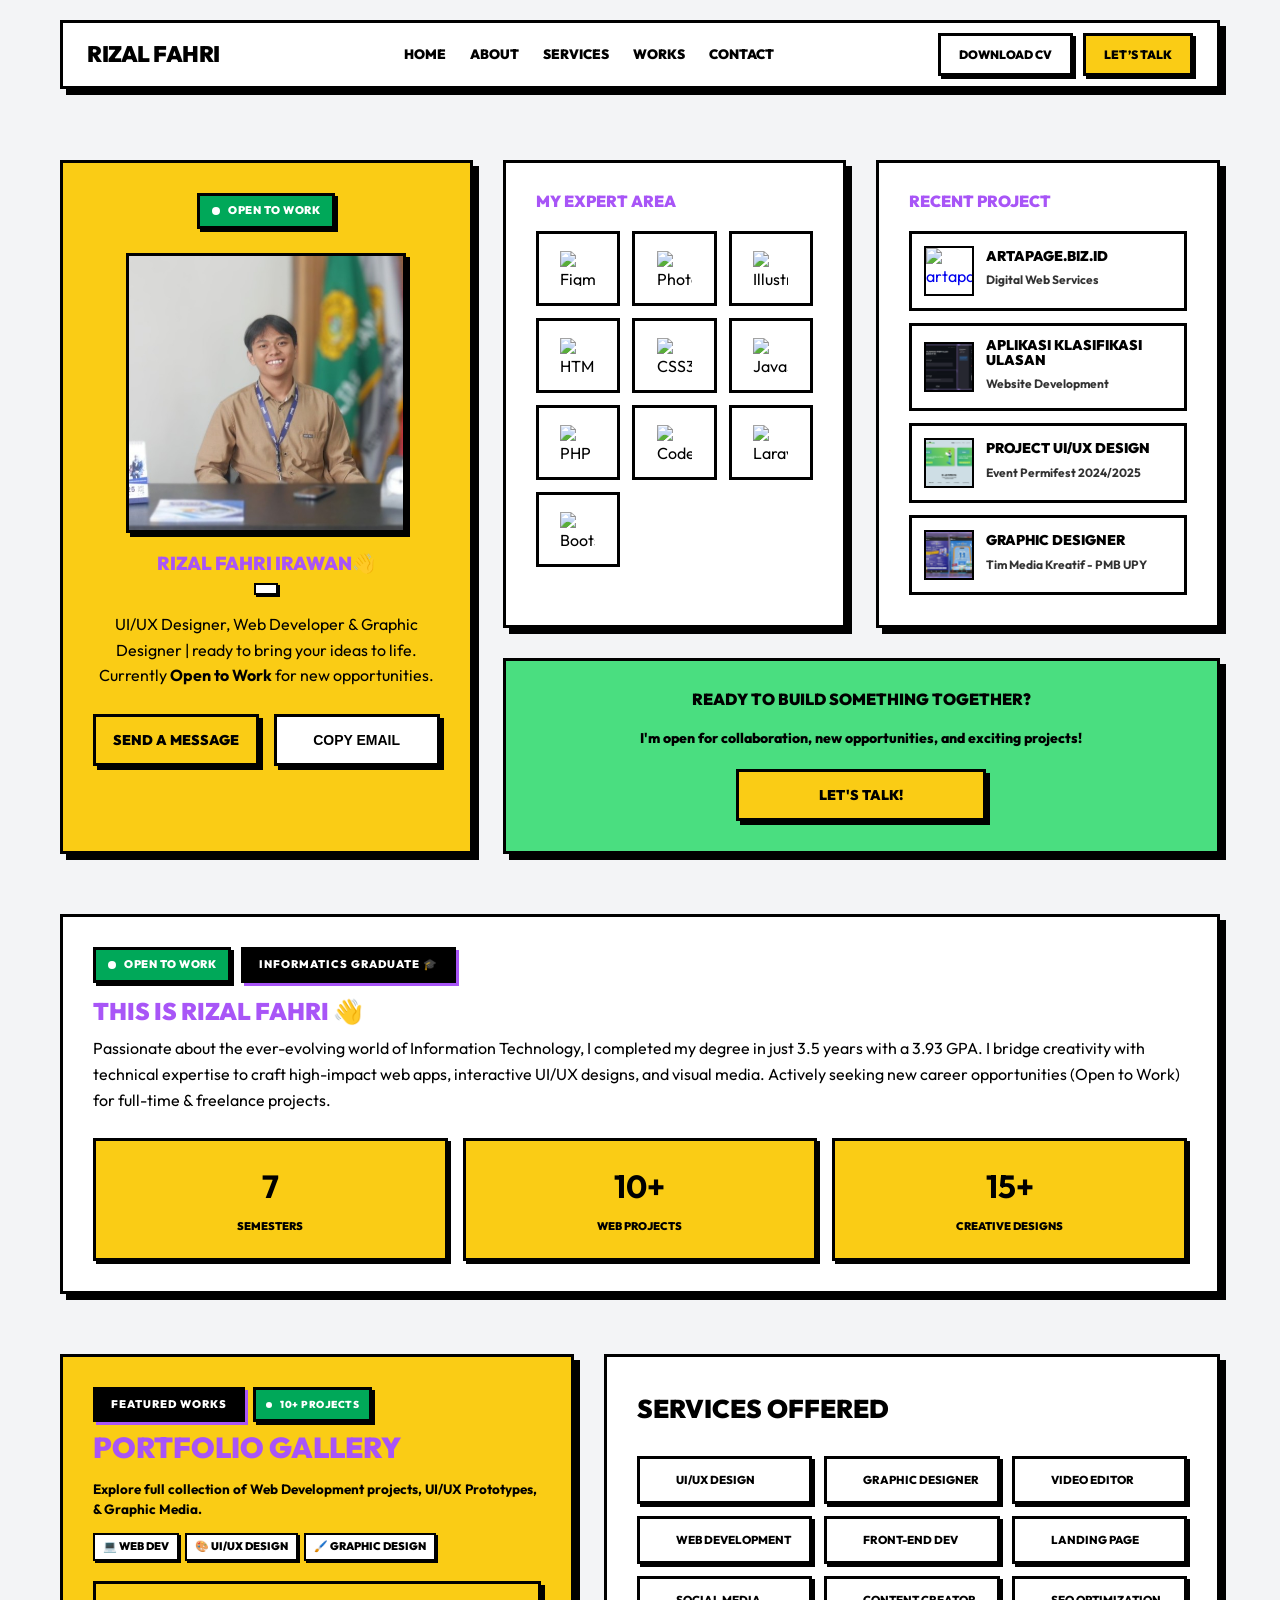
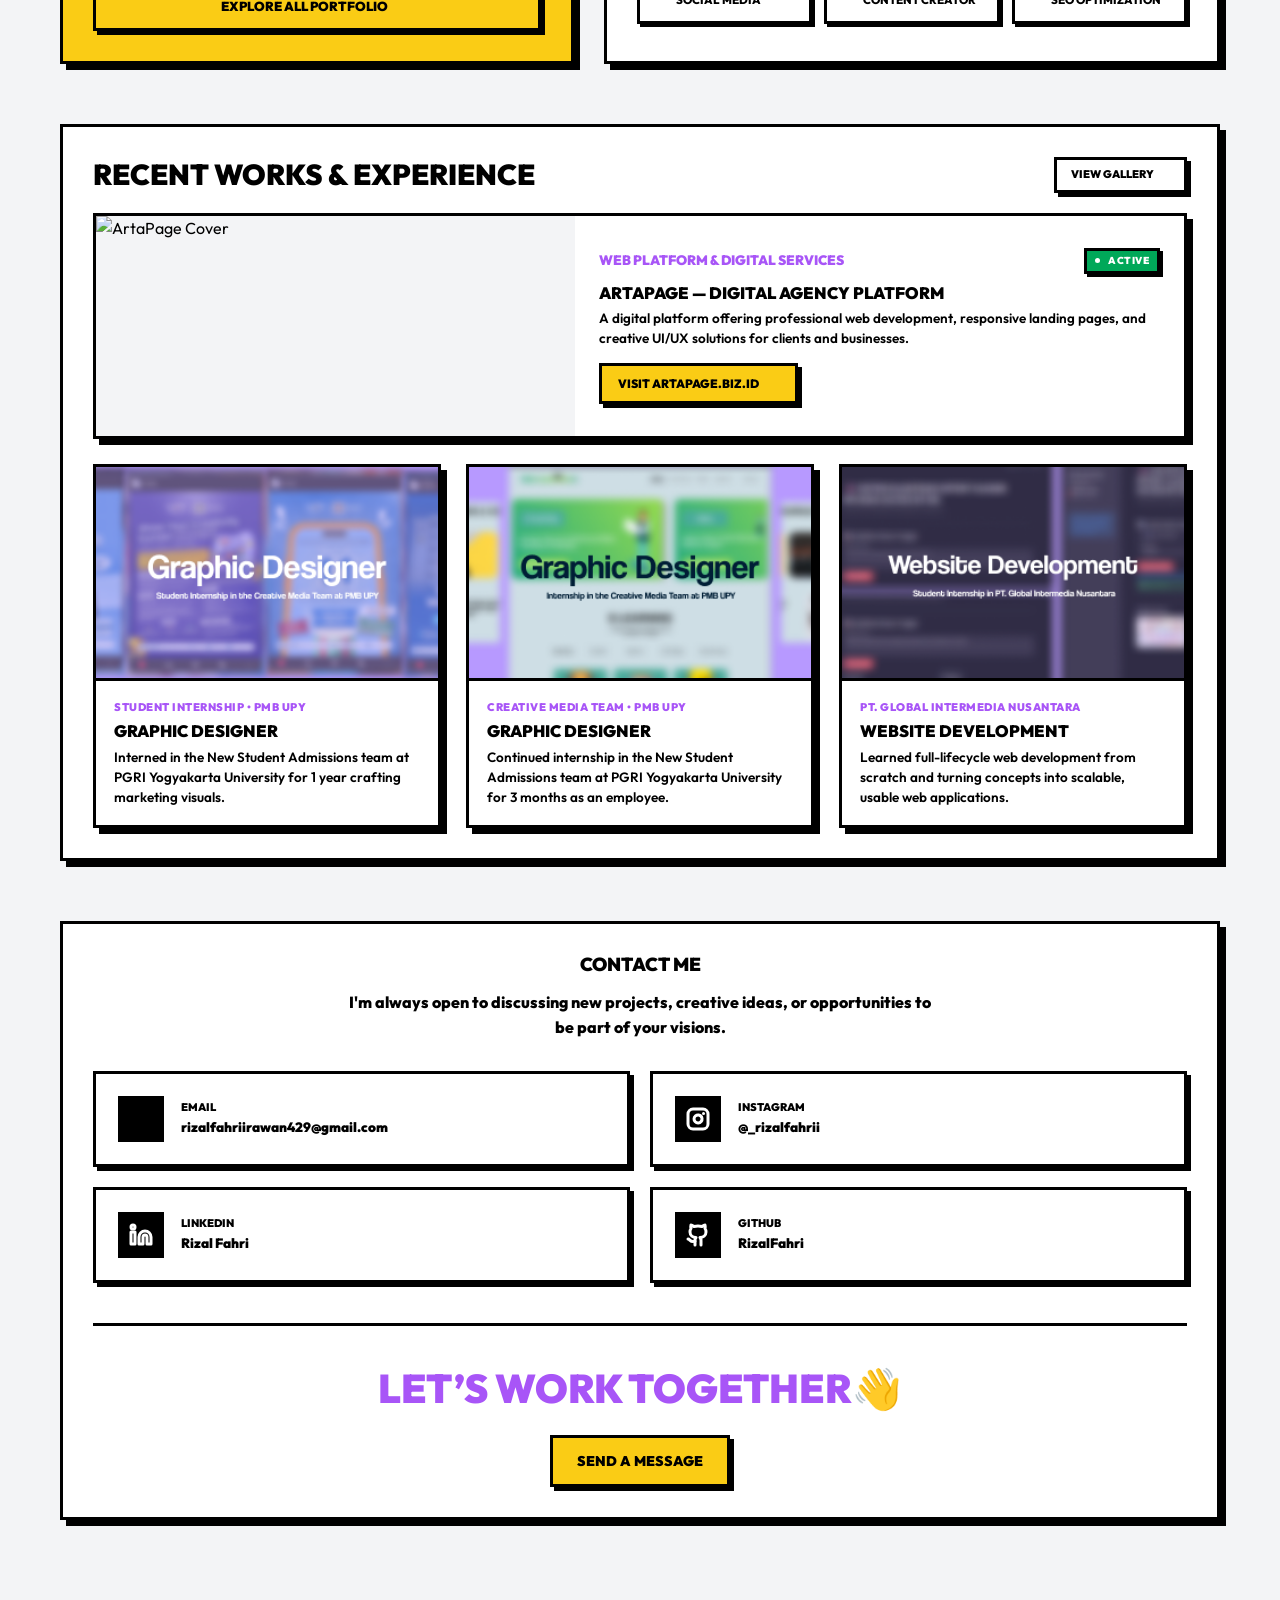
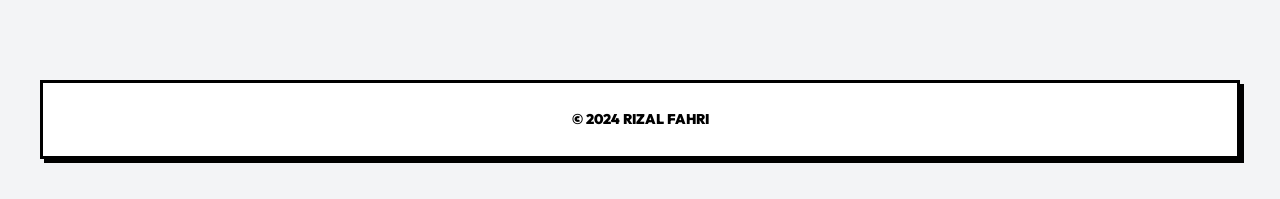
==== commit 7facf474: "delete card" ====
--- a/index.html
+++ b/index.html
@@ -221,17 +221,6 @@
                         <div><strong>15+</strong><span>Creative Designs</span></div>
                     </div>
                 </div>
-                <div class="card glass">
-                    <h4>Learning & Creating in the Digital World 🚀</h4><br>
-                    <div class="skill-group">
-                        <div class="skill"><strong> Design & Prototyping</strong> Expert in Figma & Adobe Suite for
-                            crafting high-fidelity UI/UX.</div>
-                        <div class="skill"><strong>Web Development</strong> Proficient in building responsive sites
-                            using PHP (Laravel/CI), JS, and modern CSS.</div>
-                        <div class="skill"><strong>Project & Collaboration</strong> Strong teamwork and project
-                            management skills.</div>
-                    </div>
-                </div>
             </section>
 
             <section id="services" class="grid-services-portfolio">
--- a/style.css
+++ b/style.css
@@ -310,7 +310,7 @@
 .project-info span { font-size: 12px; color: var(--black); font-weight: 700; opacity: 0.8; }
 
 /* --- 9. ABOUT --- */
-.grid-about { display: grid; grid-template-columns: 1.8fr 1.2fr; gap: var(--card-gap); align-items: stretch; }
+.grid-about { display: grid; grid-template-columns: 1fr; gap: var(--card-gap); align-items: stretch; }
 .about-main h2 { color: var(--primary); }
 .badge {
     display: inline-block; background: var(--black); color: var(--white);
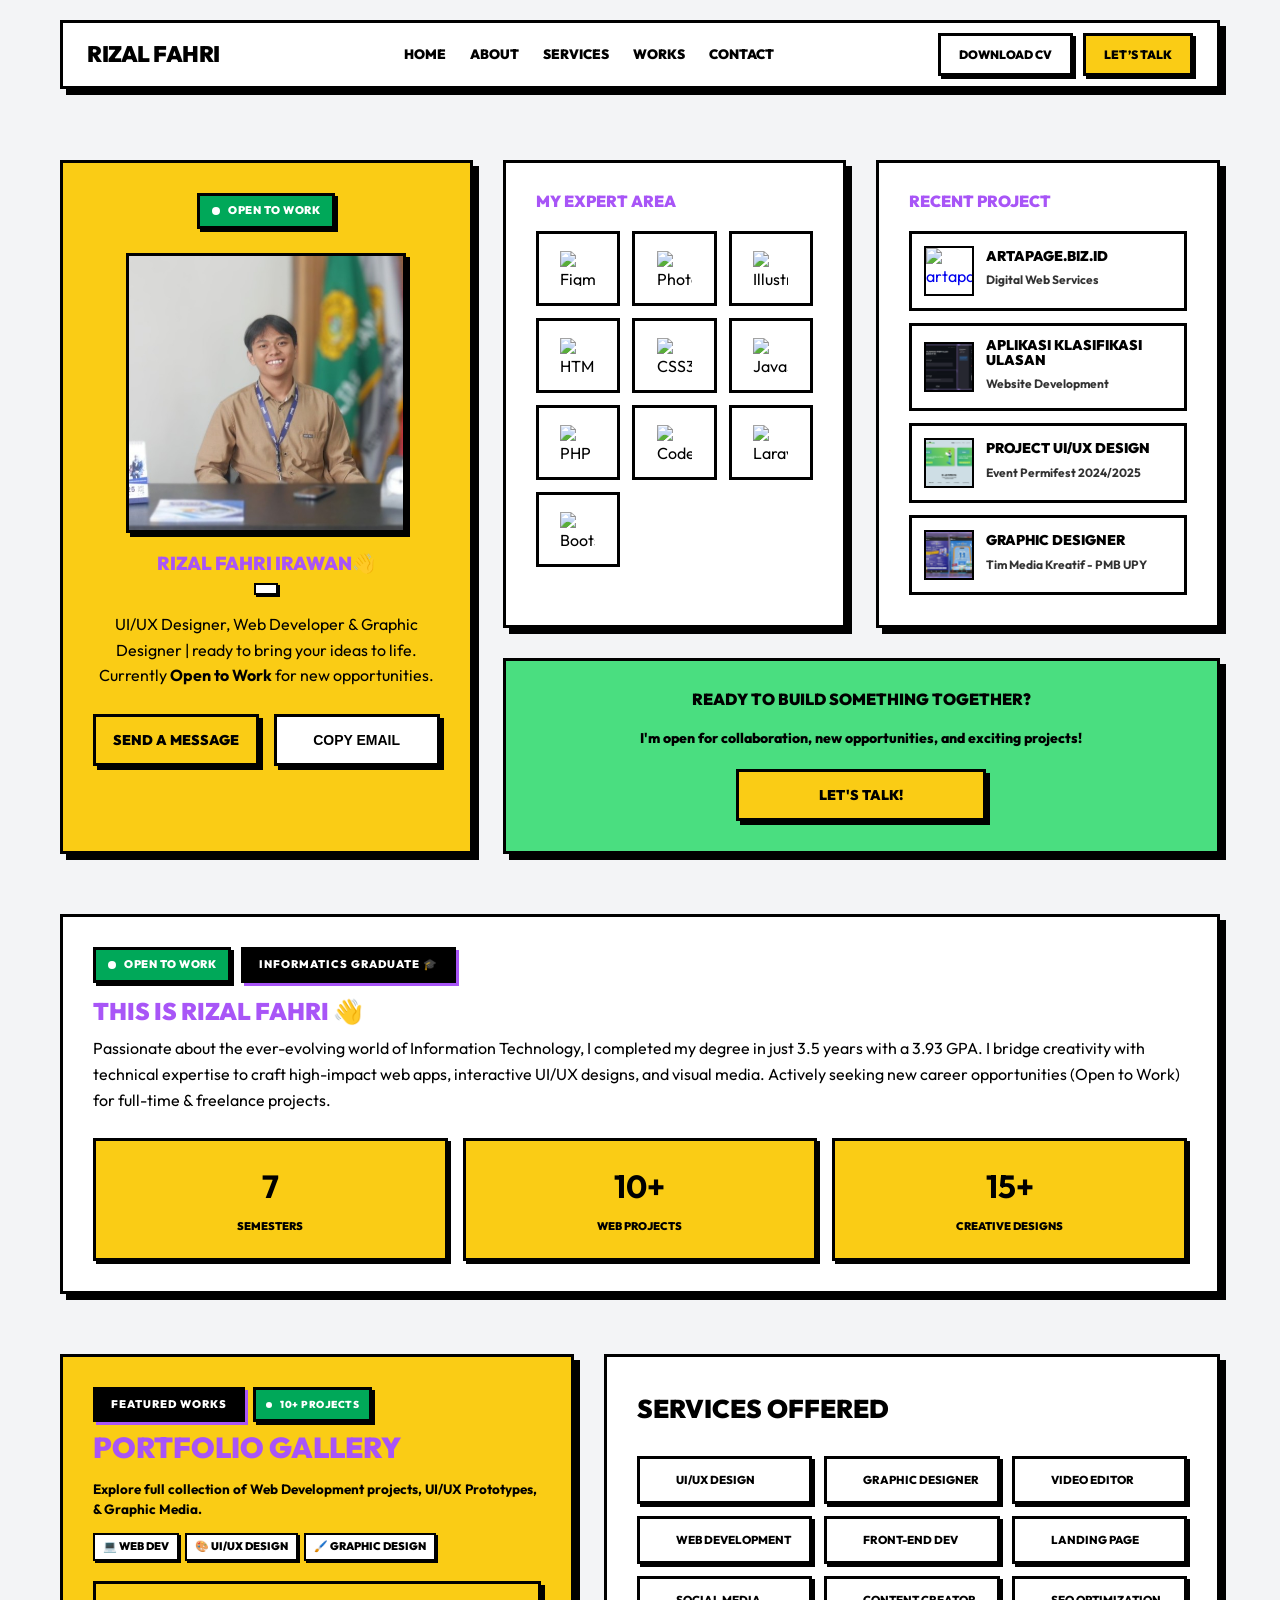
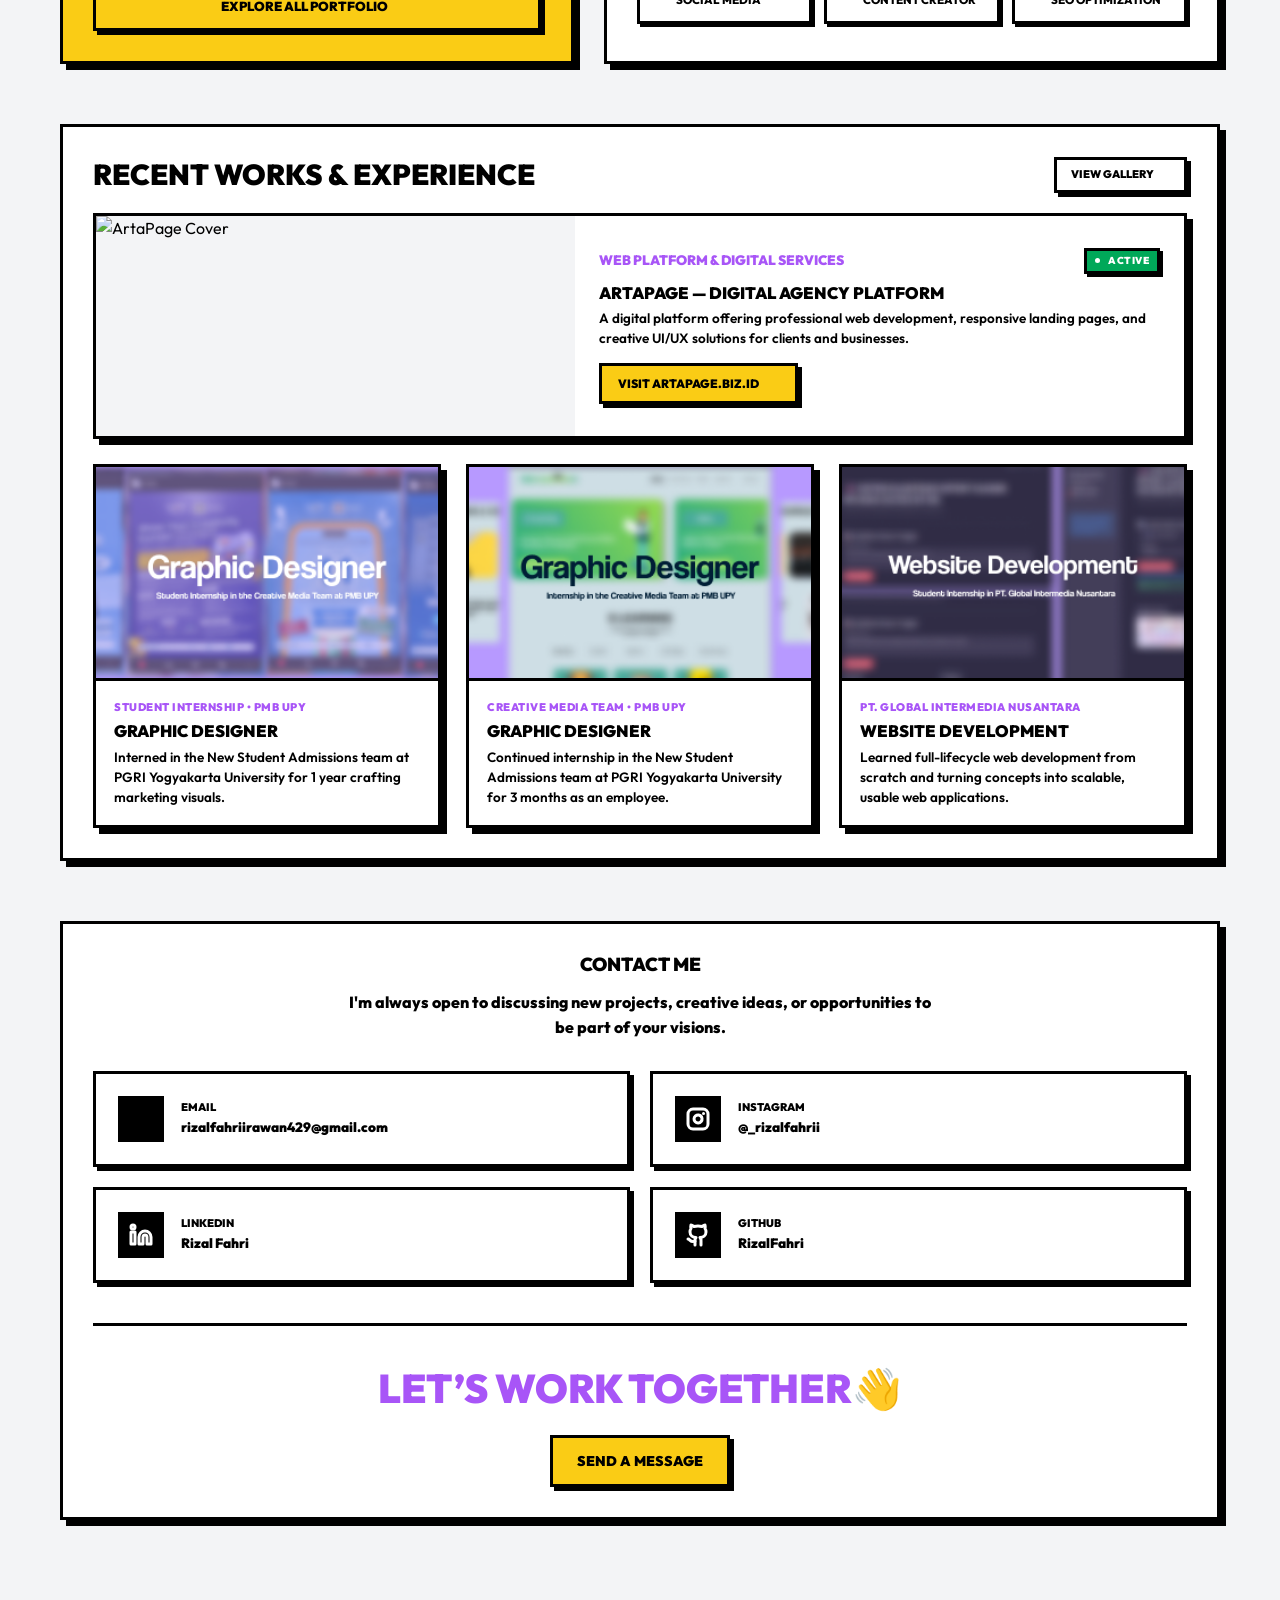
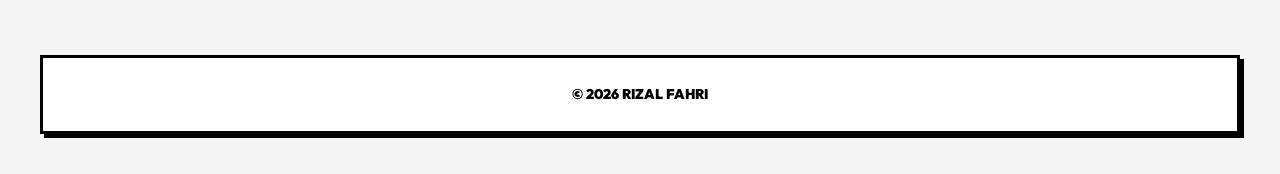
==== commit f1892c90: "footer update" ====
--- a/index.html
+++ b/index.html
@@ -444,7 +444,7 @@
         </main>
 
         <footer class="footer">
-            <span>© 2024 Rizal Fahri</span>
+            <span>© 2026 Rizal Fahri</span>
         </footer>
 
     </div>
--- a/style.css
+++ b/style.css
@@ -548,7 +548,7 @@
 .cta-footer h2 { margin-bottom: 25px; font-size: 2.5rem; }
 
 /* --- 12. FOOTER --- */
-.footer { margin: 40px auto 40px; width: calc(100% - 40px); max-width: 1200px; padding: 25px; text-align: center; font-size: 14px; font-weight: 900; color: var(--black); background: var(--white); border: var(--border-width) solid var(--black); box-shadow: 4px 4px 0px var(--black); text-transform: uppercase; }
+.footer { margin: 15px auto 40px; width: calc(100% - 40px); max-width: 1200px; padding: 25px; text-align: center; font-size: 14px; font-weight: 900; color: var(--black); background: var(--white); border: var(--border-width) solid var(--black); box-shadow: 4px 4px 0px var(--black); text-transform: uppercase; }
 
 /* --- 13. RESPONSIVE --- */
 @media (max-width: 1100px) {
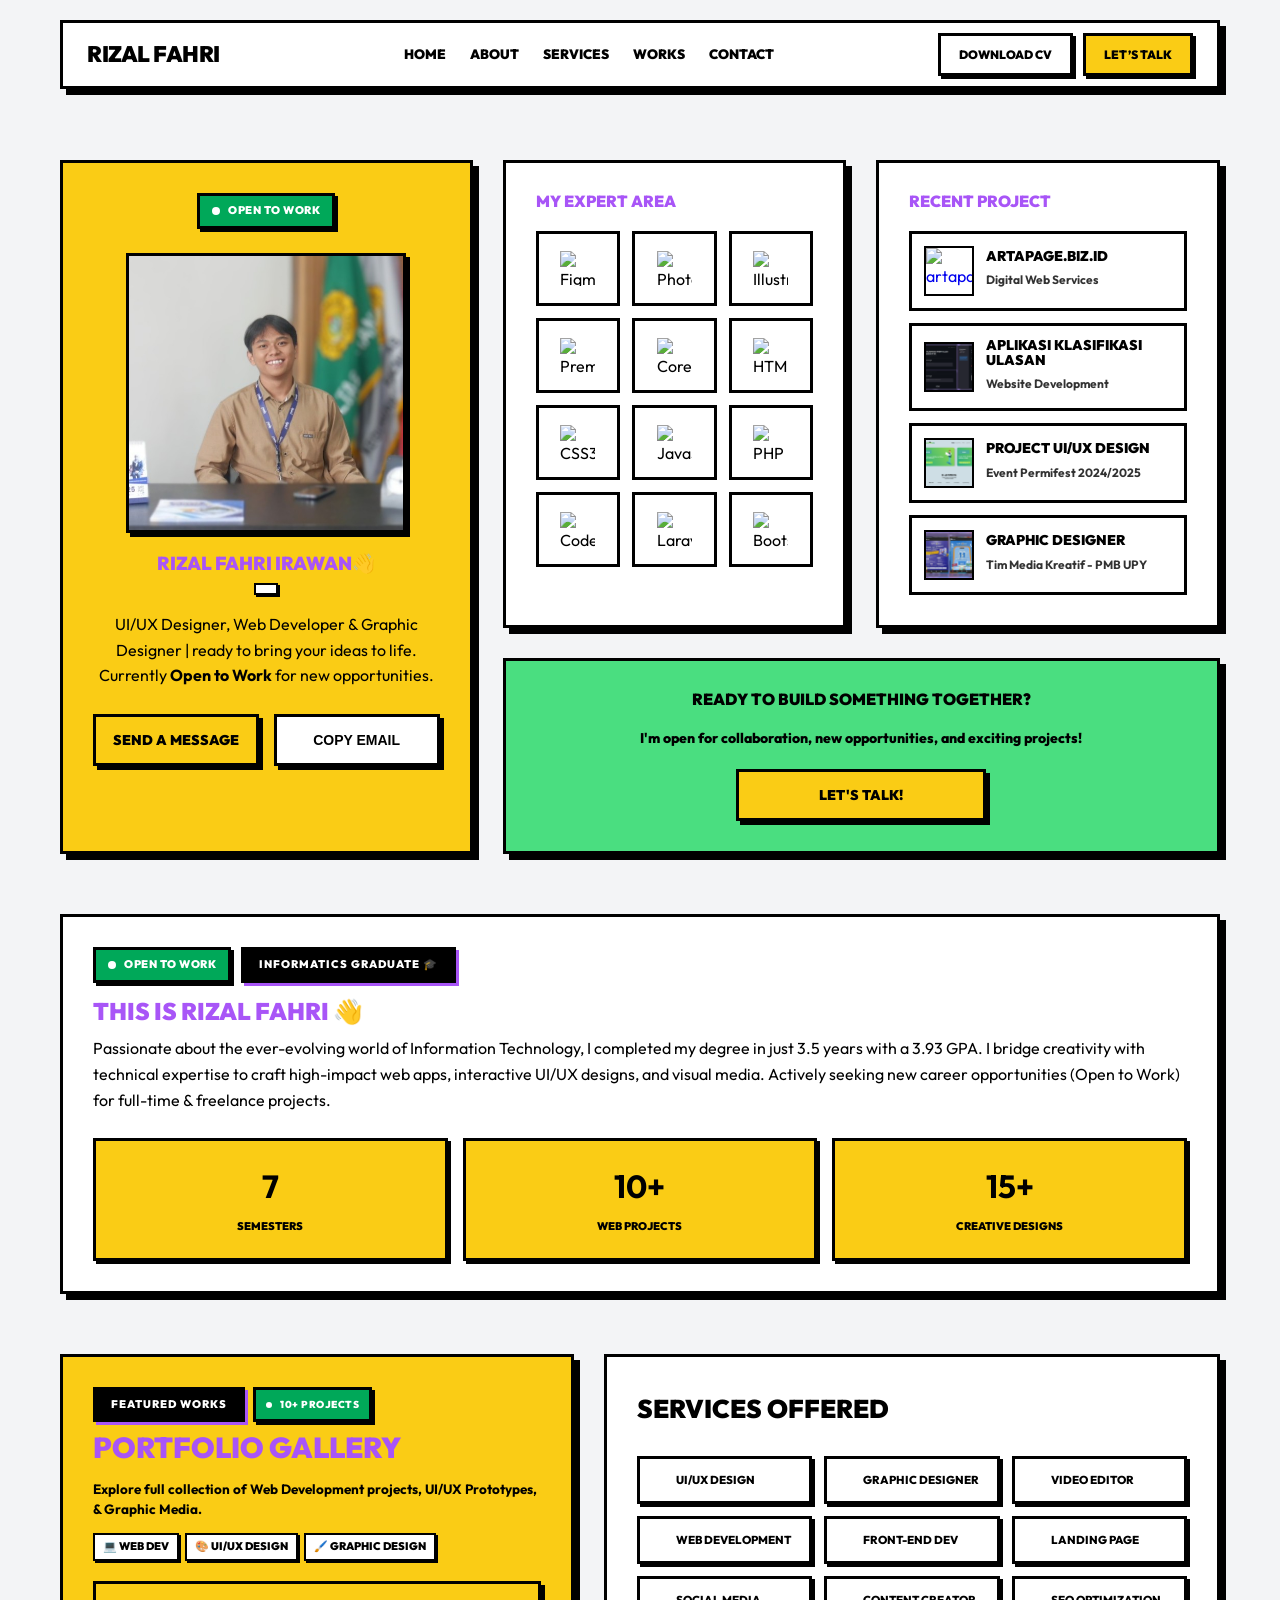
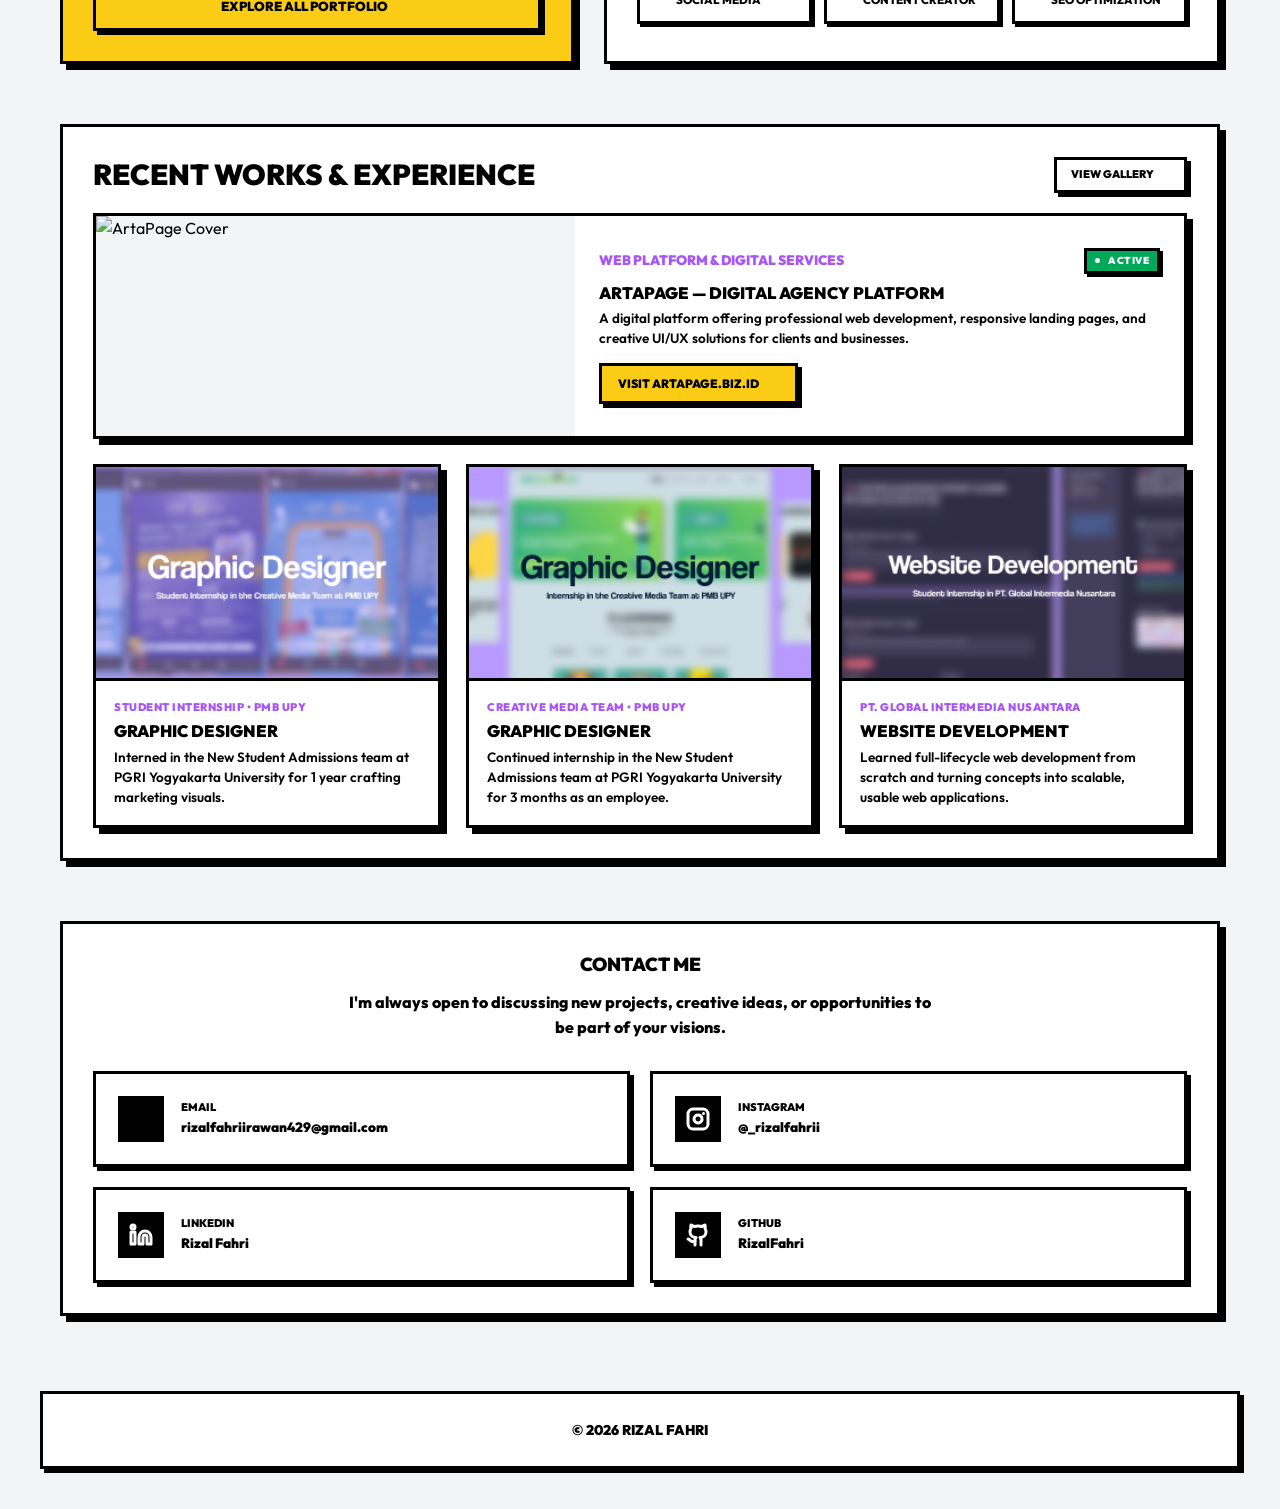
==== commit f855d75d: "banyak lah" ====
--- a/index.html
+++ b/index.html
@@ -104,6 +104,7 @@
                 <div class="card glass">
                     <h4 class="text-gradient">My Expert Area</h4>
                     <div class="expert-grid-icons">
+                        <!-- Apps / Design Software -->
                         <div class="glass-icon-box" title="Figma">
                             <img src="https://upload.wikimedia.org/wikipedia/commons/3/33/Figma-logo.svg" alt="Figma">
                         </div>
@@ -115,6 +116,16 @@
                             <img src="https://upload.wikimedia.org/wikipedia/commons/f/fb/Adobe_Illustrator_CC_icon.svg"
                                 alt="Illustrator">
                         </div>
+                        <div class="glass-icon-box" title="Adobe Premiere Pro">
+                            <img src="https://upload.wikimedia.org/wikipedia/commons/4/40/Adobe_Premiere_Pro_CC_icon.svg"
+                                alt="Premiere Pro">
+                        </div>
+                        <div class="glass-icon-box" title="CorelDraw">
+                            <img src="https://cdn.worldvectorlogo.com/logos/coreldraw.svg"
+                                alt="CorelDraw">
+                        </div>
+                        
+                        <!-- Web Tech / Frameworks -->
                         <div class="glass-icon-box" title="HTML5">
                             <img src="https://upload.wikimedia.org/wikipedia/commons/3/38/HTML5_Badge.svg" alt="HTML5">
                         </div>
@@ -430,14 +441,6 @@
                             </div>
                         </a>
                     </div>
-
-                    <div class="cta-footer">
-                        <h2 class="text-gradient">Let’s Work Together👋</h2>
-                        <a href="mailto:rizalfahriirawan429@gmail.com?subject=Tanya%20Seputar%20Project&body=Halo%20Rizal,"
-                            class="talk" title="Kirim Email Langsung">
-                            Send a Message
-                        </a>
-                    </div>
                 </div>
             </section>
 
--- a/style.css
+++ b/style.css
@@ -510,7 +510,8 @@
 /* --- 11. CONTACT --- */
 .contact-header { text-align: center; margin-bottom: 30px; }
 .contact-header p { font-size: 16px; color: var(--black); font-weight: 800; max-width: 600px; margin: 15px auto 0; }
-.contact-grid { display: grid; grid-template-columns: repeat(2, 1fr); gap: 20px; margin-bottom: 40px; }
+.contact-grid { display: grid; grid-template-columns: repeat(2, 1fr); gap: 20px; margin-bottom: 0; }
+#contact { margin-bottom: 0; }
 .contact-item-box {
     display: flex; align-items: center; gap: 15px; padding: 20px;
     background: var(--white); border: var(--border-width) solid var(--black); 
